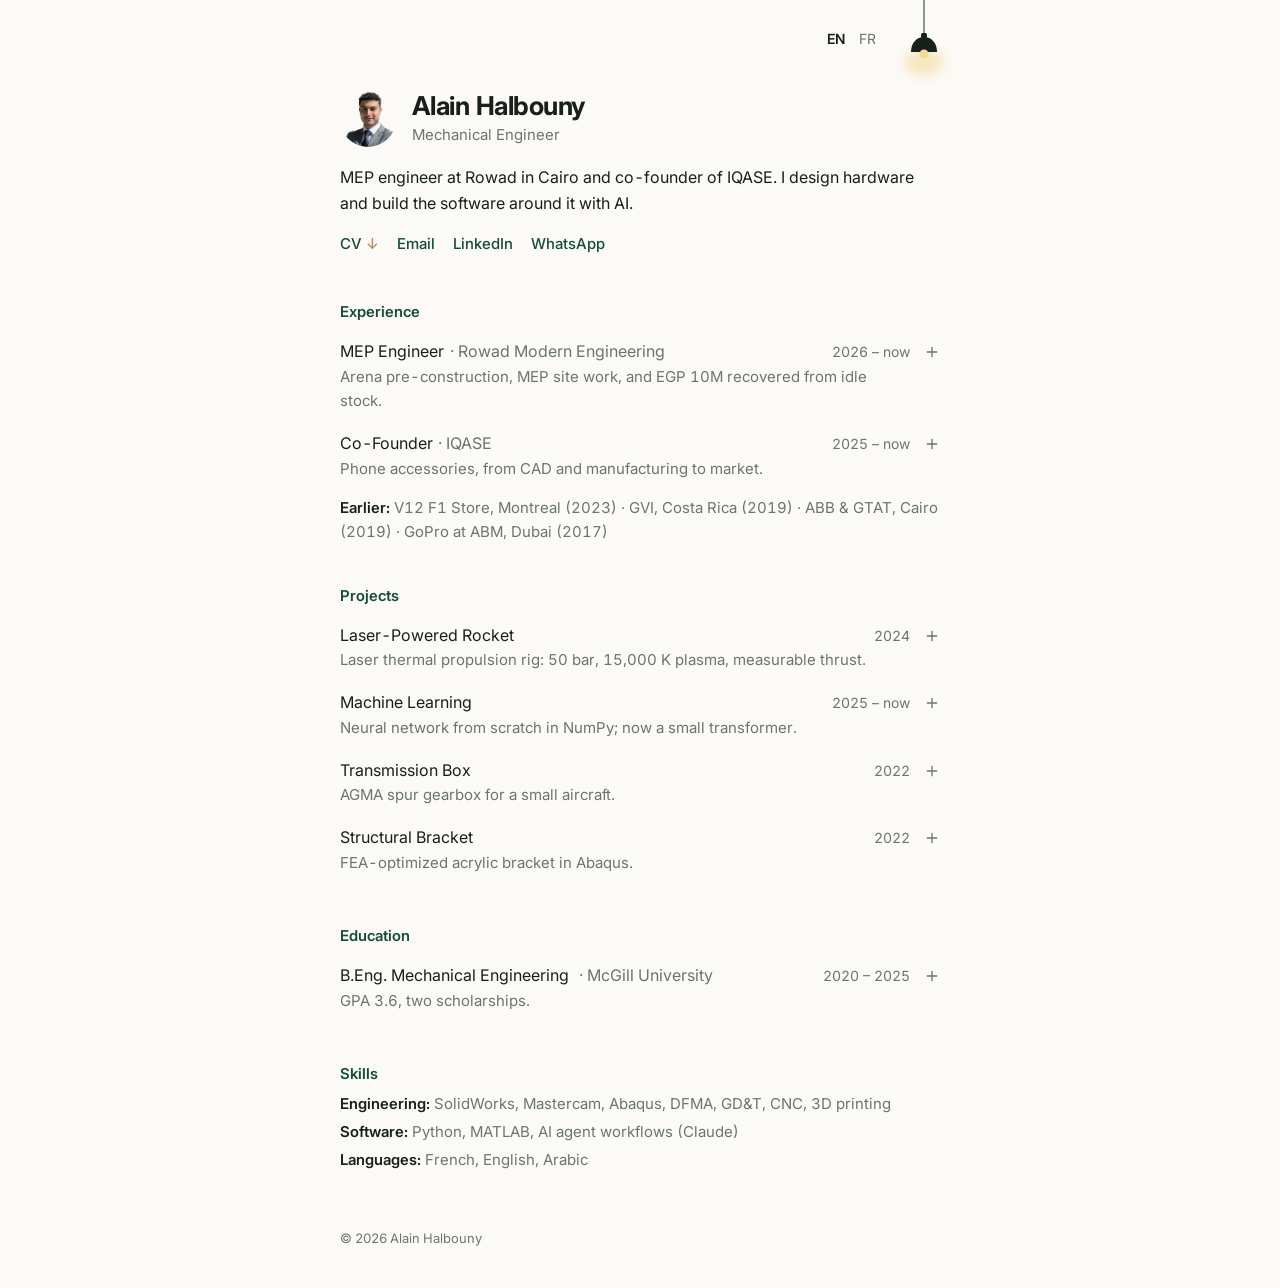
==== index.html @ 98970a5c "Bring the site to life: lamp theme switch, fluid hover, open-in-place rows - Pull-cord lamp switches" ====
<!DOCTYPE html>
<html lang="en">
<head>
  <meta charset="utf-8">
  <meta name="viewport" content="width=device-width, initial-scale=1">
  <title>Alain Halbouny · Mechanical Engineer</title>
  <meta name="description" content="Alain Halbouny: mechanical engineer (McGill), MEP engineer at Rowad Modern Engineering and co-founder of IQASE.">
  <link rel="alternate" hreflang="en" href="https://a-hal.github.io/">
  <link rel="alternate" hreflang="fr" href="https://a-hal.github.io/fr/">
  <meta property="og:title" content="Alain Halbouny · Mechanical Engineer">
  <meta property="og:description" content="Alain Halbouny: mechanical engineer (McGill), MEP engineer at Rowad Modern Engineering and co-founder of IQASE.">
  <meta property="og:image" content="https://a-hal.github.io/linkedin.png">
  <script>document.documentElement.classList.add("js");try{var t=localStorage.getItem("theme");if(t)document.documentElement.setAttribute("data-theme",t)}catch(e){}</script>
  <link rel="preconnect" href="https://fonts.googleapis.com">
  <link rel="preconnect" href="https://fonts.gstatic.com" crossorigin>
  <link href="https://fonts.googleapis.com/css2?family=Inter:opsz,wght@14..32,400..700&display=swap" rel="stylesheet">
  <link rel="stylesheet" href="assets/style.css">
</head>
<body>
<div class="wrap">

  <nav class="top">
    <span class="lang">
      <a href="./" hreflang="en" aria-current="page"><span class="wt"><span class="ghost" aria-hidden="true">EN</span><span class="live">EN</span></span></a>
      <a href="fr/" hreflang="fr"><span class="wt"><span class="ghost" aria-hidden="true">FR</span><span class="live">FR</span></span></a>
    </span>
    <button class="lamp" id="lamp" type="button" aria-label="Pull the cord to switch light and dark">
      <svg width="44" height="96" viewBox="0 0 44 96" aria-hidden="true">
        <line class="cord" x1="22" y1="0" x2="22" y2="34"/>
        <g class="hang">
          <ellipse class="glow" cx="22" cy="62" rx="20" ry="14" filter="url(#lamp-blur)"/>
          <rect class="shade" x="19" y="33" width="6" height="5" rx="1.5"/>
          <path class="shade" d="M9 52 C9 43 14.5 37 22 37 C29.5 37 35 43 35 52 Z"/>
          <circle class="bulb" cx="22" cy="54" r="4.5"/>
        </g>
        <defs><filter id="lamp-blur" x="-60%" y="-60%" width="220%" height="220%"><feGaussianBlur stdDeviation="6"/></filter></defs>
      </svg>
    </button>
  </nav>

  <main class="reveal">
    <header class="intro">
      <div class="who">
        <img src="linkedin.png" alt="Alain Halbouny" width="56" height="56">
        <div>
          <h1>Alain Halbouny</h1>
          <p class="role">Mechanical Engineer</p>
        </div>
      </div>
      <p class="lede">MEP engineer at Rowad in Cairo and co-founder of IQASE. I design hardware and build the software around it with AI.</p>
      <div class="links">
        <a class="cv" href="cv/Alain_Halbouny_CV.pdf" download>CV</a>
        <a href="mailto:alainhalbouny@gmail.com">Email</a>
        <a href="https://www.linkedin.com/in/alain-halbouny" target="_blank" rel="noopener">LinkedIn</a>
        <a href="https://wa.me/15144431307" target="_blank" rel="noopener">WhatsApp</a>
      </div>
    </header>

    <section>
      <h2>Experience</h2>
      <ul class="list">
        <li>
          <button class="item-head" type="button" aria-expanded="false" aria-controls="p1">
            <span class="t"><span class="wt"><span class="ghost" aria-hidden="true">MEP Engineer</span><span class="live">MEP Engineer</span></span> <span class="org">· Rowad Modern Engineering</span></span><time>2026 – now</time><svg class="plus" viewBox="0 0 24 24" fill="none" stroke="currentColor" stroke-width="2" stroke-linecap="round" aria-hidden="true"><path d="M12 5v14M5 12h14"/></svg>
            <span class="sum">Arena pre-construction, MEP site work, and EGP 10M recovered from idle stock.</span>
          </button>
          <div class="panel" id="p1"><div><div class="panel-in">
            <ul><li>Pre-construction of a large indoor multipurpose arena: MEP planning, design coordination, procurement and submittal review.</li><li>Site work across HVAC, fire-fighting, plumbing and electrical: inspections, QC, commissioning and handover.</li><li>Aging material recovery: 1,400 SKUs idle in the main warehouse. EGP 10M recovered from the first 20%, twice book value, through scrap sales, site use and supplier returns.</li><li>Built the multi-user web app that runs it with Claude: inventory, QC, decisions, audit trail and dashboards. 1,600+ commits in 6 weeks with an AI agent workflow; live ERP data and a company-wide rollout next.</li><li>Member of the Supply Chain Committee.</li></ul><div class="stage" role="img" aria-label="The material recovery app: each idle item gets a decision, to site, scrap or return, and the recovered total reaches EGP 10M.">
            <div class="win">
              <div class="win-bar"><i></i><i></i><i></i><span>Aging stock</span></div>
              <div class="win-body">
                <div class="win-rows"><div class="r"><div class="bar" style="width:62%"></div><div class="bar" style="width:70%"></div><span class="chip">To site</span></div><div class="r"><div class="bar" style="width:45%"></div><div class="bar" style="width:50%"></div><span class="chip scrap">Scrap</span></div><div class="r"><div class="bar" style="width:72%"></div><div class="bar" style="width:60%"></div><span class="chip">Return</span></div><div class="r"><div class="bar" style="width:54%"></div><div class="bar" style="width:80%"></div><span class="chip">To site</span></div><div class="r"><div class="bar" style="width:48%"></div><div class="bar" style="width:55%"></div><span></span></div></div>
                <div class="win-total">
                  <span class="lbl">Recovered</span>
                  <span class="num"><span class="cur">EGP</span><span class="digits"><span class="dg"><span data-to="1"><b>0</b><b>1</b><b>2</b><b>3</b><b>4</b><b>5</b><b>6</b><b>7</b><b>8</b><b>9</b></span></span><span class="dg"><span data-to="10"><b>0</b><b>1</b><b>2</b><b>3</b><b>4</b><b>5</b><b>6</b><b>7</b><b>8</b><b>9</b><b>0</b></span></span><span>M</span></span></span>
                  <span class="sub">First 20% of 1,400 SKUs, 2× book value</span>
                </div>
              </div>
            </div>
          </div>
          </div></div></div>
        </li>
        <li>
          <button class="item-head" type="button" aria-expanded="false" aria-controls="p2">
            <span class="t"><span class="wt"><span class="ghost" aria-hidden="true">Co-Founder</span><span class="live">Co-Founder</span></span> <span class="org">· IQASE</span></span><time>2025 – now</time><svg class="plus" viewBox="0 0 24 24" fill="none" stroke="currentColor" stroke-width="2" stroke-linecap="round" aria-hidden="true"><path d="M12 5v14M5 12h14"/></svg>
            <span class="sum">Phone accessories, from CAD and manufacturing to market.</span>
          </button>
          <div class="panel" id="p2"><div><div class="panel-in">
            <ul><li>Designed the products and production-ready CAD; prototyping a new line.</li><li>Managing manufacturing with suppliers in China; the mold for the first run is being cut.</li><li>Built the financial model (unit cost, pricing, margins) and run the budget and P&amp;L.</li><li>Leading go-to-market across MENA: branding, digital marketing, distribution.</li></ul>
          </div></div></div>
        </li>
      </ul>
      <p class="note"><b>Earlier:</b> V12 F1 Store, Montreal (2023) · GVI, Costa Rica (2019) · ABB &amp; GTAT, Cairo (2019) · GoPro at ABM, Dubai (2017)</p>
    </section>

    <section>
      <h2>Projects</h2>
      <ul class="list">
        <li>
          <button class="item-head" type="button" aria-expanded="false" aria-controls="p3">
            <span class="t"><span class="wt"><span class="ghost" aria-hidden="true">Laser-Powered Rocket</span><span class="live">Laser-Powered Rocket</span></span></span><time>2024</time><svg class="plus" viewBox="0 0 24 24" fill="none" stroke="currentColor" stroke-width="2" stroke-linecap="round" aria-hidden="true"><path d="M12 5v14M5 12h14"/></svg>
            <span class="sum">Laser thermal propulsion rig: 50 bar, 15,000 K plasma, measurable thrust.</span>
          </button>
          <div class="panel" id="p3"><div><div class="panel-in">
            <ul><li>Aluminum ionization chamber rated for 50 bar, run on a 350&nbsp;W continuous laser for up to 30&nbsp;s.</li><li>First-principles heat transfer study for the plasma core: heat sinks and regenerative cooling.</li><li>DFMA CAD and GD&amp;T drawings in SolidWorks; led prototyping and machining.</li><li>Delivered in 6 months on budget; passed structural tests and produced thrust.</li></ul>
          </div></div></div>
        </li>
        <li>
          <button class="item-head" type="button" aria-expanded="false" aria-controls="p4">
            <span class="t"><span class="wt"><span class="ghost" aria-hidden="true">Machine Learning</span><span class="live">Machine Learning</span></span></span><time>2025 – now</time><svg class="plus" viewBox="0 0 24 24" fill="none" stroke="currentColor" stroke-width="2" stroke-linecap="round" aria-hidden="true"><path d="M12 5v14M5 12h14"/></svg>
            <span class="sum">Neural network from scratch in NumPy; now a small transformer.</span>
          </button>
          <div class="panel" id="p4"><div><div class="panel-in">
            <ul><li>Multi-layer perceptron written from scratch in NumPy, trained on MNIST handwritten digits.</li><li>Now building a small transformer language model to learn attention from the ground up.</li></ul>
          </div></div></div>
        </li>
        <li>
          <button class="item-head" type="button" aria-expanded="false" aria-controls="p5">
            <span class="t"><span class="wt"><span class="ghost" aria-hidden="true">Transmission Box</span><span class="live">Transmission Box</span></span></span><time>2022</time><svg class="plus" viewBox="0 0 24 24" fill="none" stroke="currentColor" stroke-width="2" stroke-linecap="round" aria-hidden="true"><path d="M12 5v14M5 12h14"/></svg>
            <span class="sum">AGMA spur gearbox for a small aircraft.</span>
          </button>
          <div class="panel" id="p5"><div><div class="panel-in">
            <ul><li>Double-reduction spur gear transmission to the AGMA standard.</li><li>Force, stress and fatigue analysis; shafts, bearings and keys sized over their life.</li><li>Iterated the design with Python scripts and custom spreadsheets.</li></ul>
          </div></div></div>
        </li>
        <li>
          <button class="item-head" type="button" aria-expanded="false" aria-controls="p6">
            <span class="t"><span class="wt"><span class="ghost" aria-hidden="true">Structural Bracket</span><span class="live">Structural Bracket</span></span></span><time>2022</time><svg class="plus" viewBox="0 0 24 24" fill="none" stroke="currentColor" stroke-width="2" stroke-linecap="round" aria-hidden="true"><path d="M12 5v14M5 12h14"/></svg>
            <span class="sum">FEA-optimized acrylic bracket in Abaqus.</span>
          </button>
          <div class="panel" id="p6"><div><div class="panel-in">
            <ul><li>Lightweight 2D acrylic bracket for maximum strength at a target stiffness.</li><li>FEA in Abaqus calibrated with material test data; DXF files for laser cutting.</li></ul>
          </div></div></div>
        </li>
      </ul>
    </section>

    <section>
      <h2>Education</h2>
      <ul class="list">
        <li>
          <button class="item-head" type="button" aria-expanded="false" aria-controls="p7">
            <span class="t"><span class="wt"><span class="ghost" aria-hidden="true">B.Eng. Mechanical Engineering</span><span class="live">B.Eng. Mechanical Engineering</span></span> <span class="org">· McGill University</span></span><time>2020 – 2025</time><svg class="plus" viewBox="0 0 24 24" fill="none" stroke="currentColor" stroke-width="2" stroke-linecap="round" aria-hidden="true"><path d="M12 5v14M5 12h14"/></svg>
            <span class="sum">GPA 3.6, two scholarships.</span>
          </button>
          <div class="panel" id="p7"><div><div class="panel-in">
            <ul><li>Professor Bill Williams Memorial and John Howard Ambrose Scholarships, 2020–2021.</li><li>Coursework: thermodynamics, mechanical design, fluid mechanics, DFMA, GD&amp;T, heat transfer, subsonic aerodynamics.</li></ul>
          </div></div></div>
        </li>
      </ul>
    </section>

    <section>
      <h2>Skills</h2>
      <p class="plain"><b>Engineering:</b> SolidWorks, Mastercam, Abaqus, DFMA, GD&amp;T, CNC, 3D printing</p>
      <p class="plain"><b>Software:</b> Python, MATLAB, AI agent workflows (Claude)</p>
      <p class="plain"><b>Languages:</b> French, English, Arabic</p>
    </section>
  </main>

  <footer>© 2026 Alain Halbouny</footer>

</div>
<script src="assets/main.js"></script>
</body>
</html>
---- assets/style.css ----
/* Alain Halbouny, personal site.
   Motion follows Fluid Functionalism's tiers: fast 80ms (hover, focus),
   moderate 160ms (indicators), slow 250ms (panels, page reveal); exits run
   one tier quicker. Springs are written as linear(). */

/* ---------- Tokens ---------- */
:root {
  --accent: #b08d57;               /* muted gold, the same in both themes */
  --bg: #fbfaf7;                   /* off-white */
  --surface: #ffffff;              /* white */
  --ink: #18201c;
  --muted: #6b7570;
  --line: #e6e5df;
  --hover: rgb(20 77 59 / 0.06);
  --primary: #144d3b;              /* dark alpine green */
  --shadow: 0 1px 2px rgb(24 32 28 / 0.06), 0 12px 32px -8px rgb(24 32 28 / 0.14);
  --bulb: #f3dc9a;
  --scrap-ink: #8a6a37;

  --spring-fast: 80ms linear(0, 0.5729, 0.8966, 0.9789, 0.996, 1, 1);
  --spring-moderate: 160ms linear(0, 0.3878, 0.7777, 0.9458, 0.9946, 1.0029, 1.0021, 1);
  --spring-slow: 250ms linear(0, 0.3878, 0.7777, 0.9458, 0.9946, 1.0029, 1.0021, 1);
  --exit-fast: 60ms ease-in;
  --exit-moderate: 120ms ease-in;
  --arrive: cubic-bezier(0.25, 0.8, 0.25, 1);

  --w-normal: "wght" 400, "opsz" 16;
  --w-semi: "wght" 600, "opsz" 22;
  color-scheme: light;
}
@media (prefers-color-scheme: dark) {
  :root:not([data-theme="light"]) {
    --bg: #0e1421; --surface: #162033; --ink: #e8ecf3; --muted: #8f9bb0; --line: #24304a;
    --hover: rgb(41 151 255 / 0.10); --primary: #2997ff; --bulb: #3a4254; --scrap-ink: #d9b77e;
    --shadow: 0 1px 2px rgb(0 0 0 / 0.4), 0 12px 32px -8px rgb(0 0 0 / 0.5);
    color-scheme: dark;
  }
}
:root[data-theme="dark"] {
  --bg: #0e1421; --surface: #162033; --ink: #e8ecf3; --muted: #8f9bb0; --line: #24304a;
  --hover: rgb(41 151 255 / 0.10); --primary: #2997ff; --bulb: #3a4254; --scrap-ink: #d9b77e;
  --shadow: 0 1px 2px rgb(0 0 0 / 0.4), 0 12px 32px -8px rgb(0 0 0 / 0.5);
  color-scheme: dark;
}

/* ---------- Base ---------- */
*, *::before, *::after { box-sizing: border-box; }
html { -webkit-text-size-adjust: 100%; }
body {
  margin: 0;
  background: var(--bg);
  color: var(--ink);
  font: 16px/1.6 "Inter", system-ui, -apple-system, "Segoe UI", sans-serif;
  font-variation-settings: var(--w-normal);
  font-feature-settings: "tnum" 1;
  transition: background-color 200ms ease, color 200ms ease;
}
b, strong, h1, h2 { font-weight: inherit; font-variation-settings: var(--w-semi); }
a { color: var(--primary); text-decoration: none; }
a:hover { text-decoration: underline; text-decoration-color: var(--accent); text-underline-offset: 3px; }
:focus-visible { outline: 2px solid var(--primary); outline-offset: 2px; border-radius: 6px; }
::selection { background: var(--primary); color: #fff; }

.wrap { max-width: 640px; margin: 0 auto; padding: 0 20px; position: relative; }

/* ---------- Top: language + lamp ---------- */
.top { display: flex; justify-content: flex-end; align-items: center; padding: 22px 58px 0 0; font-size: 14px; min-height: 56px; }
.lang { display: inline-flex; gap: 2px; }
.lang a { color: var(--muted); padding: 2px 6px; border-radius: 6px; transition: color var(--spring-fast); }
.lang a:hover { color: var(--ink); text-decoration: none; }
.lang a[aria-current] { color: var(--ink); }

/* Weight without reflow: a hidden copy at the heaviest weight holds the width. */
.wt { display: inline-grid; }
.wt > * { grid-area: 1 / 1; }
.wt > .ghost { visibility: hidden; font-variation-settings: var(--w-semi); }
.wt > .live { transition: font-variation-settings var(--spring-fast); }
[aria-current] .wt > .live, [aria-expanded="true"] .wt > .live { font-variation-settings: var(--w-semi); }

/* The lamp hangs from the top edge. Pull the cord, or click it, to switch the light. */
.lamp {
  position: absolute; top: 0; right: 14px; width: 44px; height: 96px;
  background: none; border: 0; padding: 0; cursor: grab; touch-action: none;
  -webkit-tap-highlight-color: transparent; border-radius: 0 0 12px 12px;
}
.lamp:active { cursor: grabbing; }
.lamp svg { display: block; overflow: visible; transform-origin: 22px 0; }
.lamp .cord { stroke: var(--muted); stroke-width: 1.5; stroke-linecap: round; }
.lamp .shade { fill: var(--ink); transition: fill 200ms ease; }
.lamp .bulb { fill: var(--bulb); transition: fill 200ms ease; }
.lamp .glow { fill: var(--bulb); opacity: .6; transition: opacity 250ms ease; }
:root[data-theme="dark"] .lamp .glow { opacity: 0; }
@media (prefers-color-scheme: dark) { :root:not([data-theme="light"]) .lamp .glow { opacity: 0; } }

/* ---------- Intro ---------- */
.intro { padding: 34px 0 4px; }
.who { display: flex; align-items: center; gap: 16px; margin-bottom: 18px; }
.who img { width: 56px; height: 56px; border-radius: 50%; object-fit: cover; object-position: center 15%; }
h1 { font-size: 26px; line-height: 1.2; letter-spacing: -0.02em; margin: 0; font-variation-settings: "wght" 700, "opsz" 32; }
.role { margin: 2px 0 0; color: var(--muted); font-size: 15px; }
.lede { margin: 0 0 16px; }
.links { display: flex; flex-wrap: wrap; gap: 6px 18px; font-size: 15px; font-variation-settings: "wght" 500, "opsz" 18; }
.links .cv::after { content: " ↓"; color: var(--accent); }

/* ---------- Sections ---------- */
section { padding-top: 40px; }
h2 { margin: 0 0 6px; font-size: 15px; color: var(--primary); }
.note { margin: 6px 0 0; color: var(--muted); font-size: 15px; }
.note b { color: var(--ink); }
.plain { margin: 0; color: var(--muted); font-size: 15px; }
.plain + .plain { margin-top: 4px; }
.plain b { color: var(--ink); }

/* A list of click-through rows sharing one gliding hover highlight. */
.list { list-style: none; margin: 0 -12px; padding: 0; position: relative; }
.list > li { position: static; }
.item-head { position: relative; z-index: 1; }
.hl {
  position: absolute; left: 0; top: 0; z-index: 0; border-radius: 10px; background: var(--hover);
  opacity: 0; pointer-events: none;
  transition: transform var(--spring-fast), width var(--spring-fast), height var(--spring-fast), opacity var(--exit-fast);
}
.hl.on { opacity: 1; transition: transform var(--spring-fast), width var(--spring-fast), height var(--spring-fast), opacity var(--spring-fast); }
.hl.snap { transition: opacity var(--spring-fast); }

.item-head {
  display: grid; grid-template-columns: 1fr auto 16px; align-items: baseline; gap: 0 14px;
  width: 100%; padding: 9px 12px; margin: 0; border: 0; background: none; color: inherit;
  font: inherit; text-align: left; cursor: pointer; border-radius: 10px;
}
.item-head .org { color: var(--muted); }
.item-head time { color: var(--muted); font-size: 14px; white-space: nowrap; }
.item-head .sum { grid-column: 1 / 3; color: var(--muted); font-size: 15px; }
.plus { width: 16px; height: 16px; align-self: start; margin-top: 5px; grid-row: 1; grid-column: 3; color: var(--muted);
  transition: transform var(--spring-moderate), color var(--spring-fast); }
.item-head:hover .plus { color: var(--ink); }
[aria-expanded="true"] .plus { transform: rotate(45deg); color: var(--ink); }

.panel { display: grid; grid-template-rows: 1fr; }
.js .panel { grid-template-rows: 0fr; transition: grid-template-rows var(--exit-moderate); }
.panel > div { overflow: hidden; min-height: 0; }
.js .open > .panel { grid-template-rows: 1fr; transition: grid-template-rows var(--spring-slow); }
.panel-in { padding: 4px 12px 16px; }
.js .panel-in { opacity: 0; transform: translateY(-4px); transition: opacity var(--exit-fast), transform var(--exit-fast); }
.js .open .panel-in { opacity: 1; transform: none; transition: opacity var(--spring-slow) 40ms, transform var(--spring-slow) 40ms; }
.panel ul { margin: 0; padding: 0 0 0 18px; list-style: disc; display: grid; gap: 4px; font-size: 15px; }
.panel li::marker { color: var(--accent); }

@media (max-width: 520px) {
  .item-head { grid-template-columns: 1fr 16px; }
  .item-head time { grid-row: 2; grid-column: 1; }
  .item-head .sum { grid-row: 3; grid-column: 1 / -1; }
}

footer { padding: 56px 0 40px; color: var(--muted); font-size: 13px; }

/* ---------- Page reveal (after Fluid Functionalism's reveal-landing) ---------- */
@keyframes reveal-in { from { opacity: 0; transform: translateY(12px) scale(0.94); } }
@keyframes reveal-out { to { opacity: 0; transform: translateY(-12px) scale(0.94); } }
.reveal > .intro > * { animation: reveal-in var(--spring-slow) both; }
.reveal > .intro > :nth-child(2) { animation-delay: .1s; }
.reveal > .intro > :nth-child(n + 3) { animation-delay: .2s; }
.reveal > section { animation: reveal-in var(--spring-slow) .3s both; }
@supports (animation-timeline: view()) {
  .reveal > section {
    animation: reveal-in 1ms linear both, reveal-out 1ms linear both, reveal-in var(--spring-slow) backwards;
    animation-timeline: view(), view(), auto;
    animation-range: entry 12px entry 120px, exit calc(100% - 120px) exit calc(100% - 12px), normal;
    animation-delay: 0s, 0s, .4s;
  }
}

/* ---------- Illustration: the material recovery app (Stageshow rules) ---------- */
.stage {
  margin: 14px 0 2px; position: relative; height: 240px; overflow: hidden;
  -webkit-mask-image: linear-gradient(to bottom, #000 72%, transparent 98%);
          mask-image: linear-gradient(to bottom, #000 72%, transparent 98%);
}
.win {
  position: absolute; left: 1px; right: 1px; top: 1px; background: var(--surface); border-radius: 12px;
  box-shadow: var(--shadow), 0 0 0 1px var(--line); font-size: 13px; line-height: 1.3;
}
.win-bar { height: 38px; display: flex; align-items: center; gap: 7px; padding: 0 14px; border-bottom: 1px solid var(--line); }
.win-bar i { width: 10px; height: 10px; border-radius: 50%; background: var(--line); }
.win-bar span { margin-left: 10px; color: var(--muted); }
.win-body { display: grid; grid-template-columns: 1fr 176px; }
.win-rows { padding: 4px 0; border-right: 1px solid var(--line); }
.r { display: grid; grid-template-columns: 1fr 44px 74px; align-items: center; gap: 12px; height: 38px; padding: 0 12px 0 14px; }
.r + .r { border-top: 1px solid var(--line); }
.bar { height: 6px; border-radius: 3px; background: var(--line); }
.chip {
  justify-self: start; padding: 3px 9px; border-radius: 999px; font-size: 12px; line-height: 1.3;
  font-variation-settings: "wght" 520, "opsz" 14; background: var(--hover); color: var(--primary);
  transition: opacity 260ms var(--arrive), transform 260ms var(--arrive);
}
.chip.scrap { background: rgb(176 141 87 / 0.16); color: var(--scrap-ink); }
.win-total { padding: 16px; display: flex; flex-direction: column; gap: 2px; }
.win-total .lbl { color: var(--muted); }
.num { display: flex; align-items: baseline; font-size: 30px; line-height: 1.15; letter-spacing: -0.02em; font-variation-settings: "wght" 650, "opsz" 32; }
.num .cur { margin-right: 6px; font-size: 14px; color: var(--muted); font-variation-settings: var(--w-semi); letter-spacing: 0; }
.digits { display: inline-flex; }
.dg { display: block; height: 1.15em; overflow: hidden; }
.dg > span { display: flex; flex-direction: column; will-change: transform; }
.dg > span > b { display: block; height: 1.15em; font-variation-settings: inherit; }
.win-total .sub { color: var(--muted); font-size: 12px; margin-top: 4px; }

.js .stage:not(.played) .chip { opacity: 0; transform: scale(0.9); }
.stage .r:nth-child(2) .chip { transition-delay: 120ms; }
.stage .r:nth-child(3) .chip { transition-delay: 240ms; }
.stage .r:nth-child(4) .chip { transition-delay: 360ms; }
.stage .r:nth-child(5) .chip { transition-delay: 480ms; }

@media (max-width: 520px) {
  .stage { height: 338px; -webkit-mask-image: linear-gradient(to bottom, #000 84%, transparent 99%); mask-image: linear-gradient(to bottom, #000 84%, transparent 99%); }
  .win-body { grid-template-columns: 1fr; }
  .win-total { order: -1; border-bottom: 1px solid var(--line); }
  .win-rows { border-right: 0; }
  .r { grid-template-columns: 1fr 32px auto; }
  .win-total { flex-direction: row; flex-wrap: wrap; align-items: baseline; gap: 0 12px; padding: 12px 14px; }
  .win-total .sub { flex-basis: 100%; margin-top: 0; }
}

@media (prefers-reduced-motion: reduce) {
  .reveal > *, .reveal > * > * { animation: none !important; }
  .hl, .plus, .panel, .panel-in, .chip { transition-property: opacity, color, background-color !important; }
}
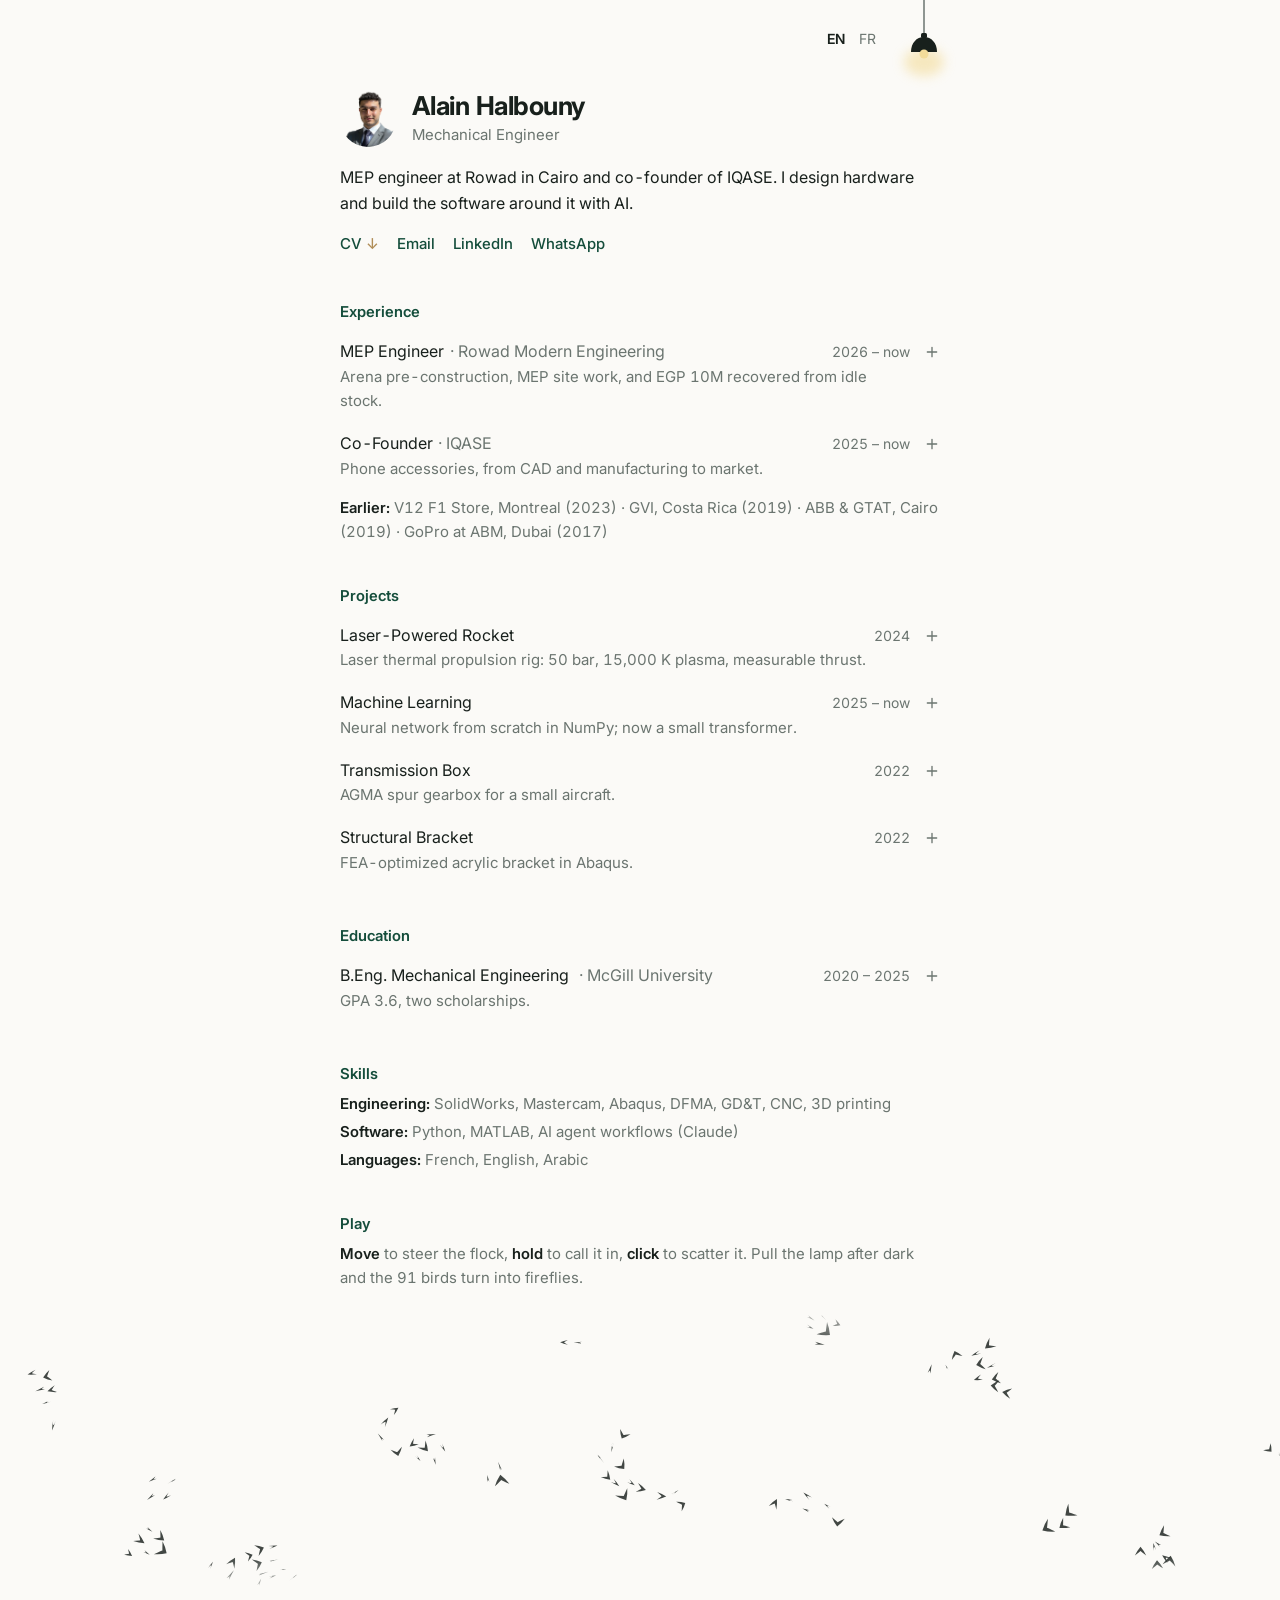
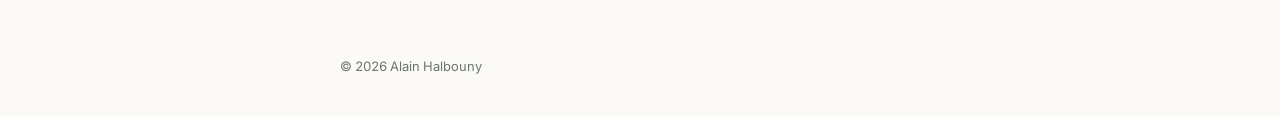
==== commit d717dc41: "Add a flock to play with: birds by day, fireflies after the lamp - A boids flock at the foot of the " ====
--- a/index.html
+++ b/index.html
@@ -26,12 +26,14 @@
     </span>
     <button class="lamp" id="lamp" type="button" aria-label="Pull the cord to switch light and dark">
       <svg width="44" height="96" viewBox="0 0 44 96" aria-hidden="true">
+        <g class="swing">
         <line class="cord" x1="22" y1="0" x2="22" y2="34"/>
         <g class="hang">
           <ellipse class="glow" cx="22" cy="62" rx="20" ry="14" filter="url(#lamp-blur)"/>
           <rect class="shade" x="19" y="33" width="6" height="5" rx="1.5"/>
           <path class="shade" d="M9 52 C9 43 14.5 37 22 37 C29.5 37 35 43 35 52 Z"/>
           <circle class="bulb" cx="22" cy="54" r="4.5"/>
+        </g>
         </g>
         <defs><filter id="lamp-blur" x="-60%" y="-60%" width="220%" height="220%"><feGaussianBlur stdDeviation="6"/></filter></defs>
       </svg>
@@ -156,11 +158,18 @@
       <p class="plain"><b>Software:</b> Python, MATLAB, AI agent workflows (Claude)</p>
       <p class="plain"><b>Languages:</b> French, English, Arabic</p>
     </section>
+
+    <section class="play">
+      <h2>Play</h2>
+      <p class="hint"><b>Move</b> to steer the flock, <b>hold</b> to call it in, <b>click</b> to scatter it. Pull the lamp after dark and the <span id="flock-count">90</span> birds turn into fireflies.</p>
+      <canvas id="flock" aria-label="Play: flock"></canvas>
+    </section>
   </main>
 
   <footer>© 2026 Alain Halbouny</footer>
 
 </div>
 <script src="assets/main.js"></script>
+<script src="assets/flock.js"></script>
 </body>
 </html>
--- a/assets/style.css
+++ b/assets/style.css
@@ -23,6 +23,8 @@
   --exit-fast: 60ms ease-in;
   --exit-moderate: 120ms ease-in;
   --arrive: cubic-bezier(0.25, 0.8, 0.25, 1);
+  --glide: cubic-bezier(0.22, 1, 0.36, 1);      /* soft arrival, no overshoot */
+  --settle: cubic-bezier(0.4, 0, 0.2, 1);
 
   --w-normal: "wght" 400, "opsz" 16;
   --w-semi: "wght" 600, "opsz" 22;
@@ -137,12 +139,14 @@
 [aria-expanded="true"] .plus { transform: rotate(45deg); color: var(--ink); }
 
 .panel { display: grid; grid-template-rows: 1fr; }
-.js .panel { grid-template-rows: 0fr; transition: grid-template-rows var(--exit-moderate); }
+/* Height grows on a curve with no overshoot, so the rows below glide down
+   instead of bouncing; closing is a little quicker than opening. */
+.js .panel { grid-template-rows: 0fr; transition: grid-template-rows 220ms var(--settle); }
 .panel > div { overflow: hidden; min-height: 0; }
-.js .open > .panel { grid-template-rows: 1fr; transition: grid-template-rows var(--spring-slow); }
+.js .open > .panel { grid-template-rows: 1fr; transition: grid-template-rows 340ms var(--glide); }
 .panel-in { padding: 4px 12px 16px; }
-.js .panel-in { opacity: 0; transform: translateY(-4px); transition: opacity var(--exit-fast), transform var(--exit-fast); }
-.js .open .panel-in { opacity: 1; transform: none; transition: opacity var(--spring-slow) 40ms, transform var(--spring-slow) 40ms; }
+.js .panel-in { opacity: 0; transition: opacity 120ms ease-out; }
+.js .open .panel-in { opacity: 1; transition: opacity 300ms var(--glide) 60ms; }
 .panel ul { margin: 0; padding: 0 0 0 18px; list-style: disc; display: grid; gap: 4px; font-size: 15px; }
 .panel li::marker { color: var(--accent); }
 
@@ -155,20 +159,15 @@
 footer { padding: 56px 0 40px; color: var(--muted); font-size: 13px; }
 
 /* ---------- Page reveal (after Fluid Functionalism's reveal-landing) ---------- */
-@keyframes reveal-in { from { opacity: 0; transform: translateY(12px) scale(0.94); } }
-@keyframes reveal-out { to { opacity: 0; transform: translateY(-12px) scale(0.94); } }
-.reveal > .intro > * { animation: reveal-in var(--spring-slow) both; }
-.reveal > .intro > :nth-child(2) { animation-delay: .1s; }
-.reveal > .intro > :nth-child(n + 3) { animation-delay: .2s; }
-.reveal > section { animation: reveal-in var(--spring-slow) .3s both; }
-@supports (animation-timeline: view()) {
-  .reveal > section {
-    animation: reveal-in 1ms linear both, reveal-out 1ms linear both, reveal-in var(--spring-slow) backwards;
-    animation-timeline: view(), view(), auto;
-    animation-range: entry 12px entry 120px, exit calc(100% - 120px) exit calc(100% - 12px), normal;
-    animation-delay: 0s, 0s, .4s;
-  }
-}
+/* One calm rise, once: no scale, no overshoot, nothing tied to the scroll
+   position, nothing on the way out. Sections arrive as they first come into
+   view (main.js adds .in); without JavaScript everything is simply there. */
+@keyframes reveal-in { from { opacity: 0; transform: translateY(8px); } }
+.reveal > .intro > * { animation: reveal-in 560ms var(--glide) both; }
+.reveal > .intro > :nth-child(2) { animation-delay: 70ms; }
+.reveal > .intro > :nth-child(n + 3) { animation-delay: 140ms; }
+.js .reveal > section { opacity: 0; transform: translateY(10px); }
+.js .reveal > section.in { opacity: 1; transform: none; transition: opacity 600ms var(--glide), transform 600ms var(--glide); }
 
 /* ---------- Illustration: the material recovery app (Stageshow rules) ---------- */
 .stage {
@@ -222,5 +221,19 @@
 
 @media (prefers-reduced-motion: reduce) {
   .reveal > *, .reveal > * > * { animation: none !important; }
+  .js .reveal > section { transform: none !important; }
   .hl, .plus, .panel, .panel-in, .chip { transition-property: opacity, color, background-color !important; }
 }
+
+/* ---------- Play: the flock ---------- */
+html, body { overflow-x: clip; }
+.play .hint { margin: 0; color: var(--muted); font-size: 15px; }
+.play .hint b { color: var(--ink); }
+/* full bleed, no frame: the flock flies over the page itself, faded at its edges */
+#flock {
+  display: block; width: 100vw; height: 300px; margin: 10px 0 0 calc(50% - 50vw);
+  touch-action: pan-y; cursor: crosshair;
+  -webkit-mask-image: linear-gradient(to bottom, transparent, #000 14%, #000 86%, transparent);
+          mask-image: linear-gradient(to bottom, transparent, #000 14%, #000 86%, transparent);
+}
+@media (max-width: 520px) { #flock { height: 260px; } }
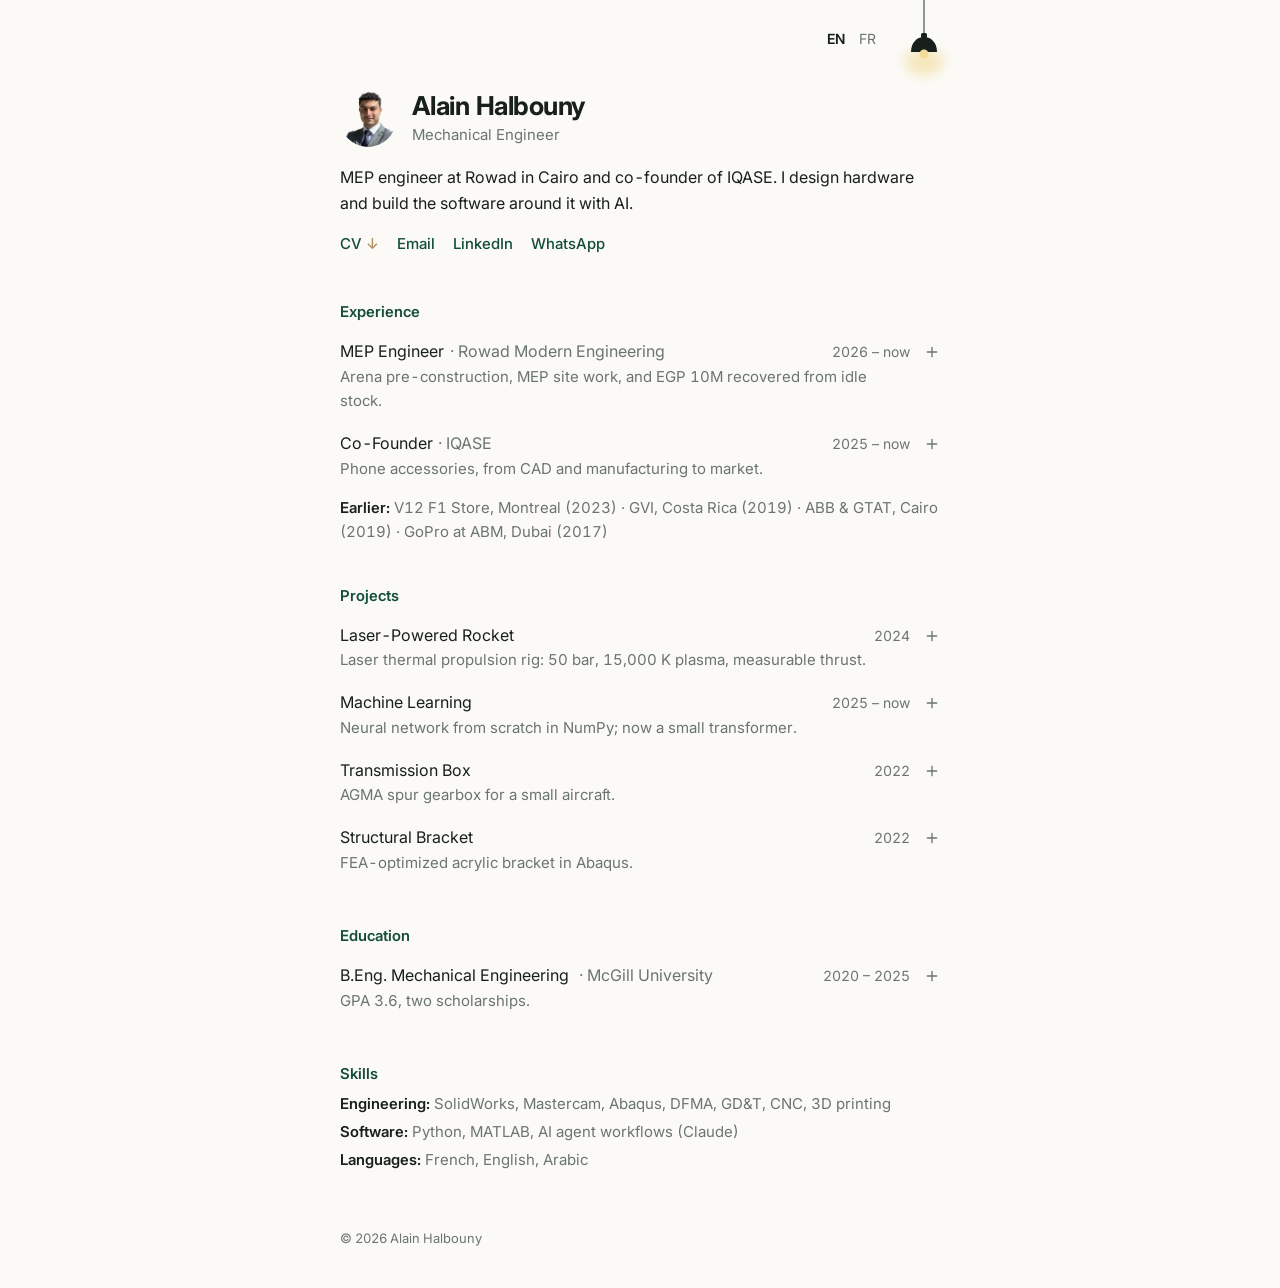
==== commit 07fa00bc: "Revert "Merge pull request #4 from a-hal/play-flock" This reverts commit eb0ed2b5551359c20c06ccca542" ====
--- a/index.html
+++ b/index.html
@@ -158,18 +158,11 @@
       <p class="plain"><b>Software:</b> Python, MATLAB, AI agent workflows (Claude)</p>
       <p class="plain"><b>Languages:</b> French, English, Arabic</p>
     </section>
-
-    <section class="play">
-      <h2>Play</h2>
-      <p class="hint"><b>Move</b> to steer the flock, <b>hold</b> to call it in, <b>click</b> to scatter it. Pull the lamp after dark and the <span id="flock-count">90</span> birds turn into fireflies.</p>
-      <canvas id="flock" aria-label="Play: flock"></canvas>
-    </section>
   </main>
 
   <footer>© 2026 Alain Halbouny</footer>
 
 </div>
 <script src="assets/main.js"></script>
-<script src="assets/flock.js"></script>
 </body>
 </html>
--- a/assets/style.css
+++ b/assets/style.css
@@ -224,16 +224,3 @@
   .js .reveal > section { transform: none !important; }
   .hl, .plus, .panel, .panel-in, .chip { transition-property: opacity, color, background-color !important; }
 }
-
-/* ---------- Play: the flock ---------- */
-html, body { overflow-x: clip; }
-.play .hint { margin: 0; color: var(--muted); font-size: 15px; }
-.play .hint b { color: var(--ink); }
-/* full bleed, no frame: the flock flies over the page itself, faded at its edges */
-#flock {
-  display: block; width: 100vw; height: 300px; margin: 10px 0 0 calc(50% - 50vw);
-  touch-action: pan-y; cursor: crosshair;
-  -webkit-mask-image: linear-gradient(to bottom, transparent, #000 14%, #000 86%, transparent);
-          mask-image: linear-gradient(to bottom, transparent, #000 14%, #000 86%, transparent);
-}
-@media (max-width: 520px) { #flock { height: 260px; } }
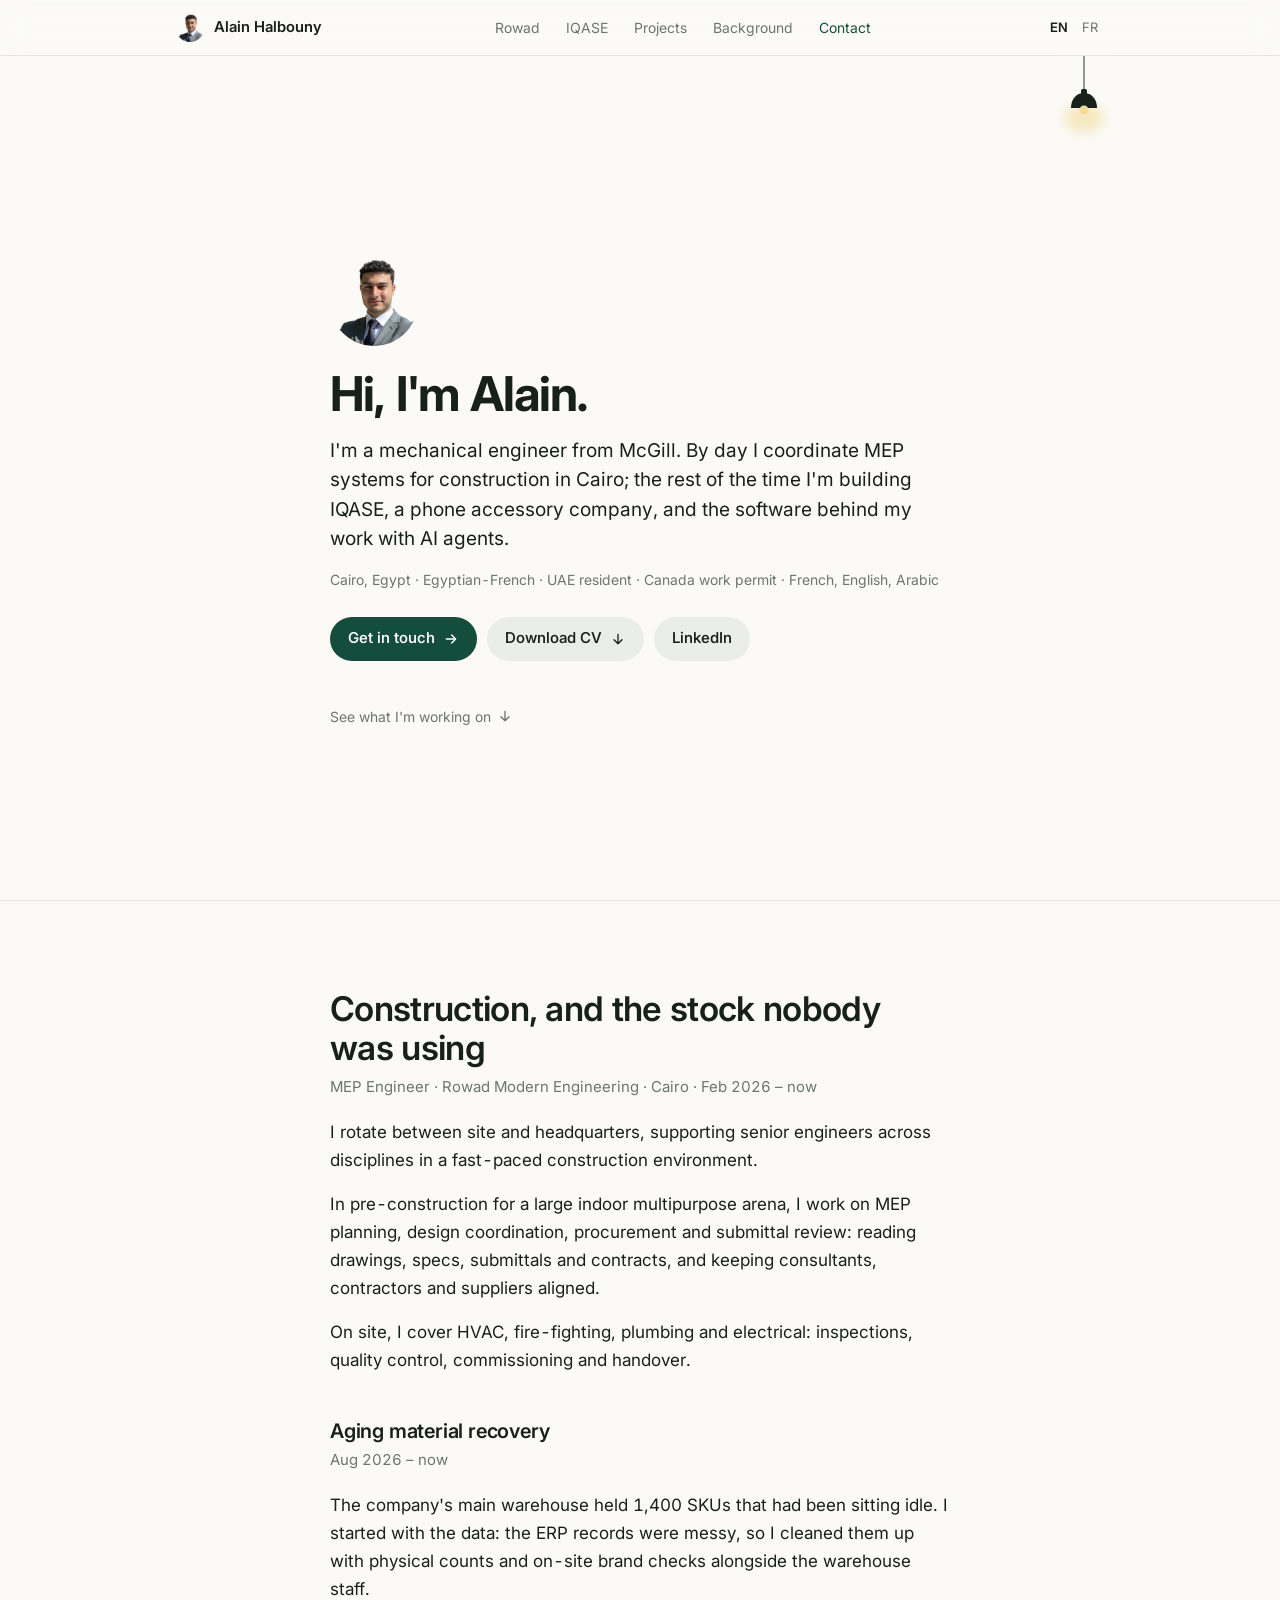
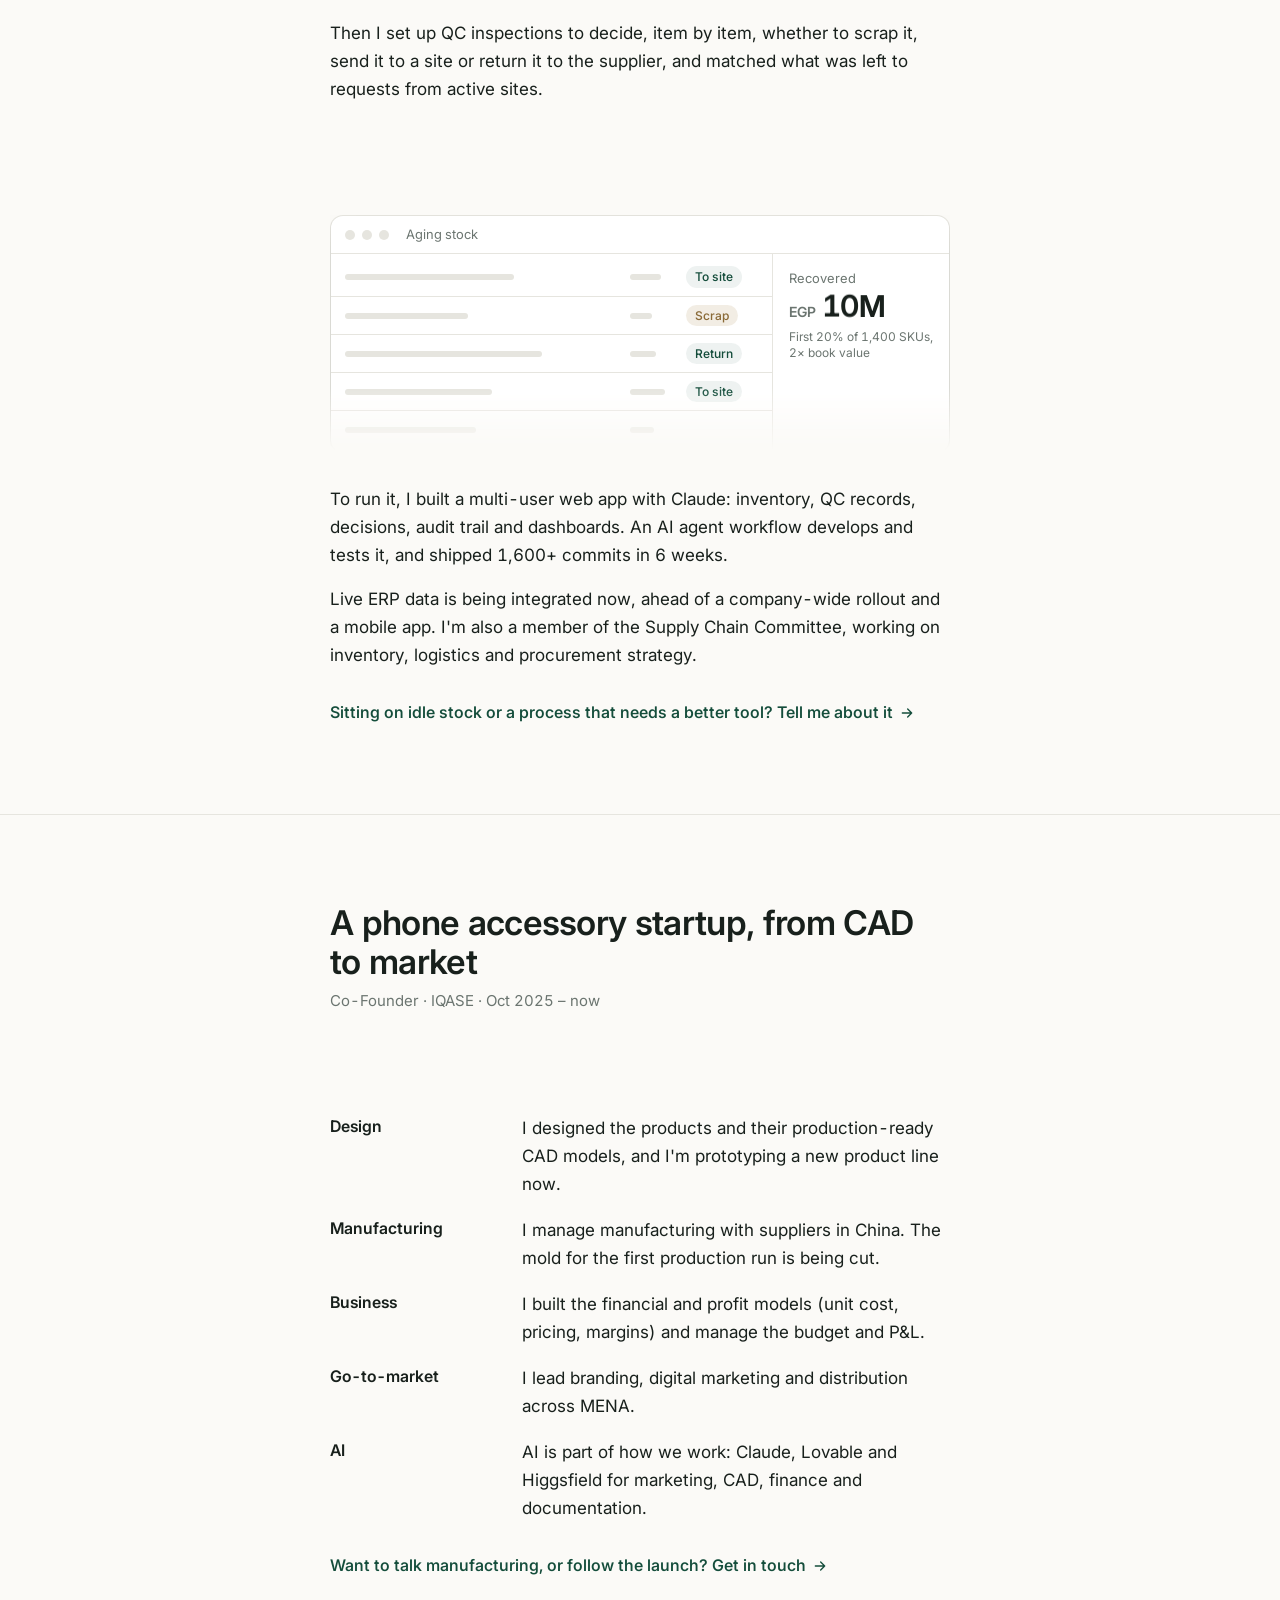
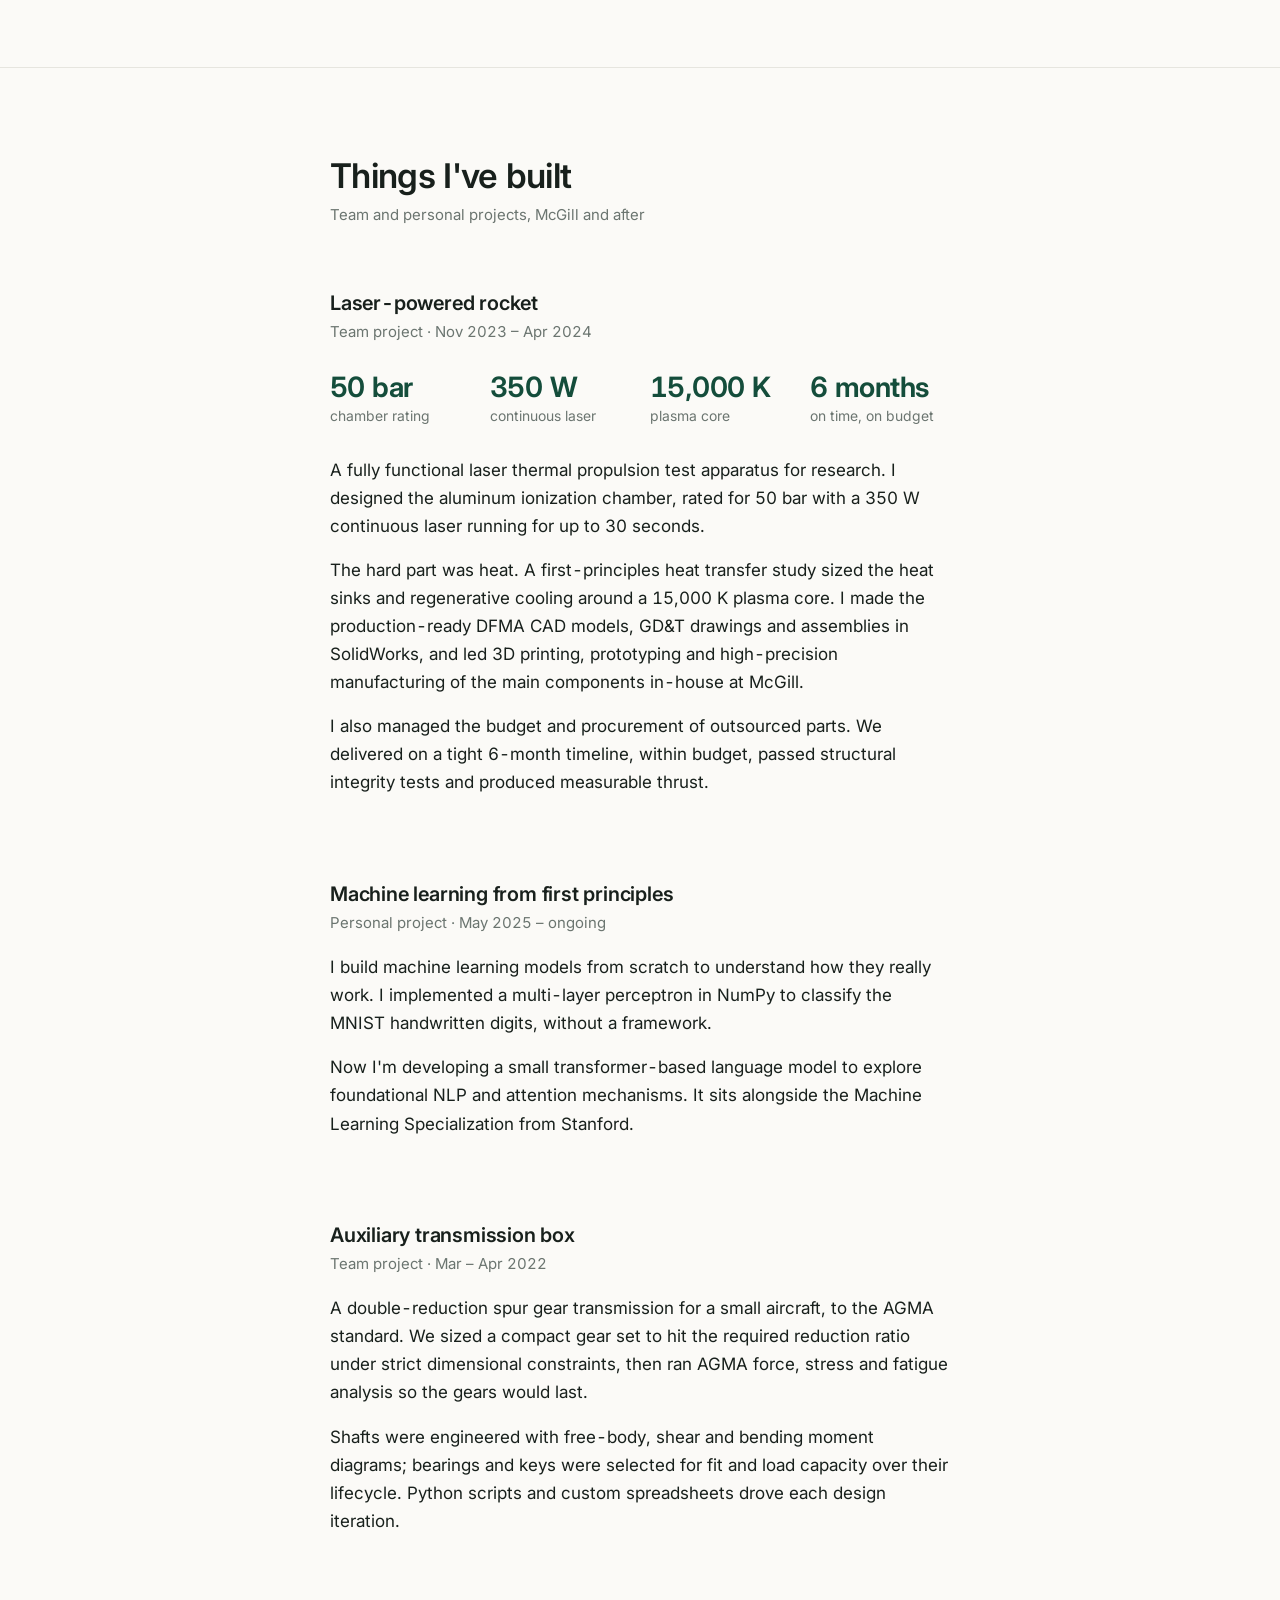
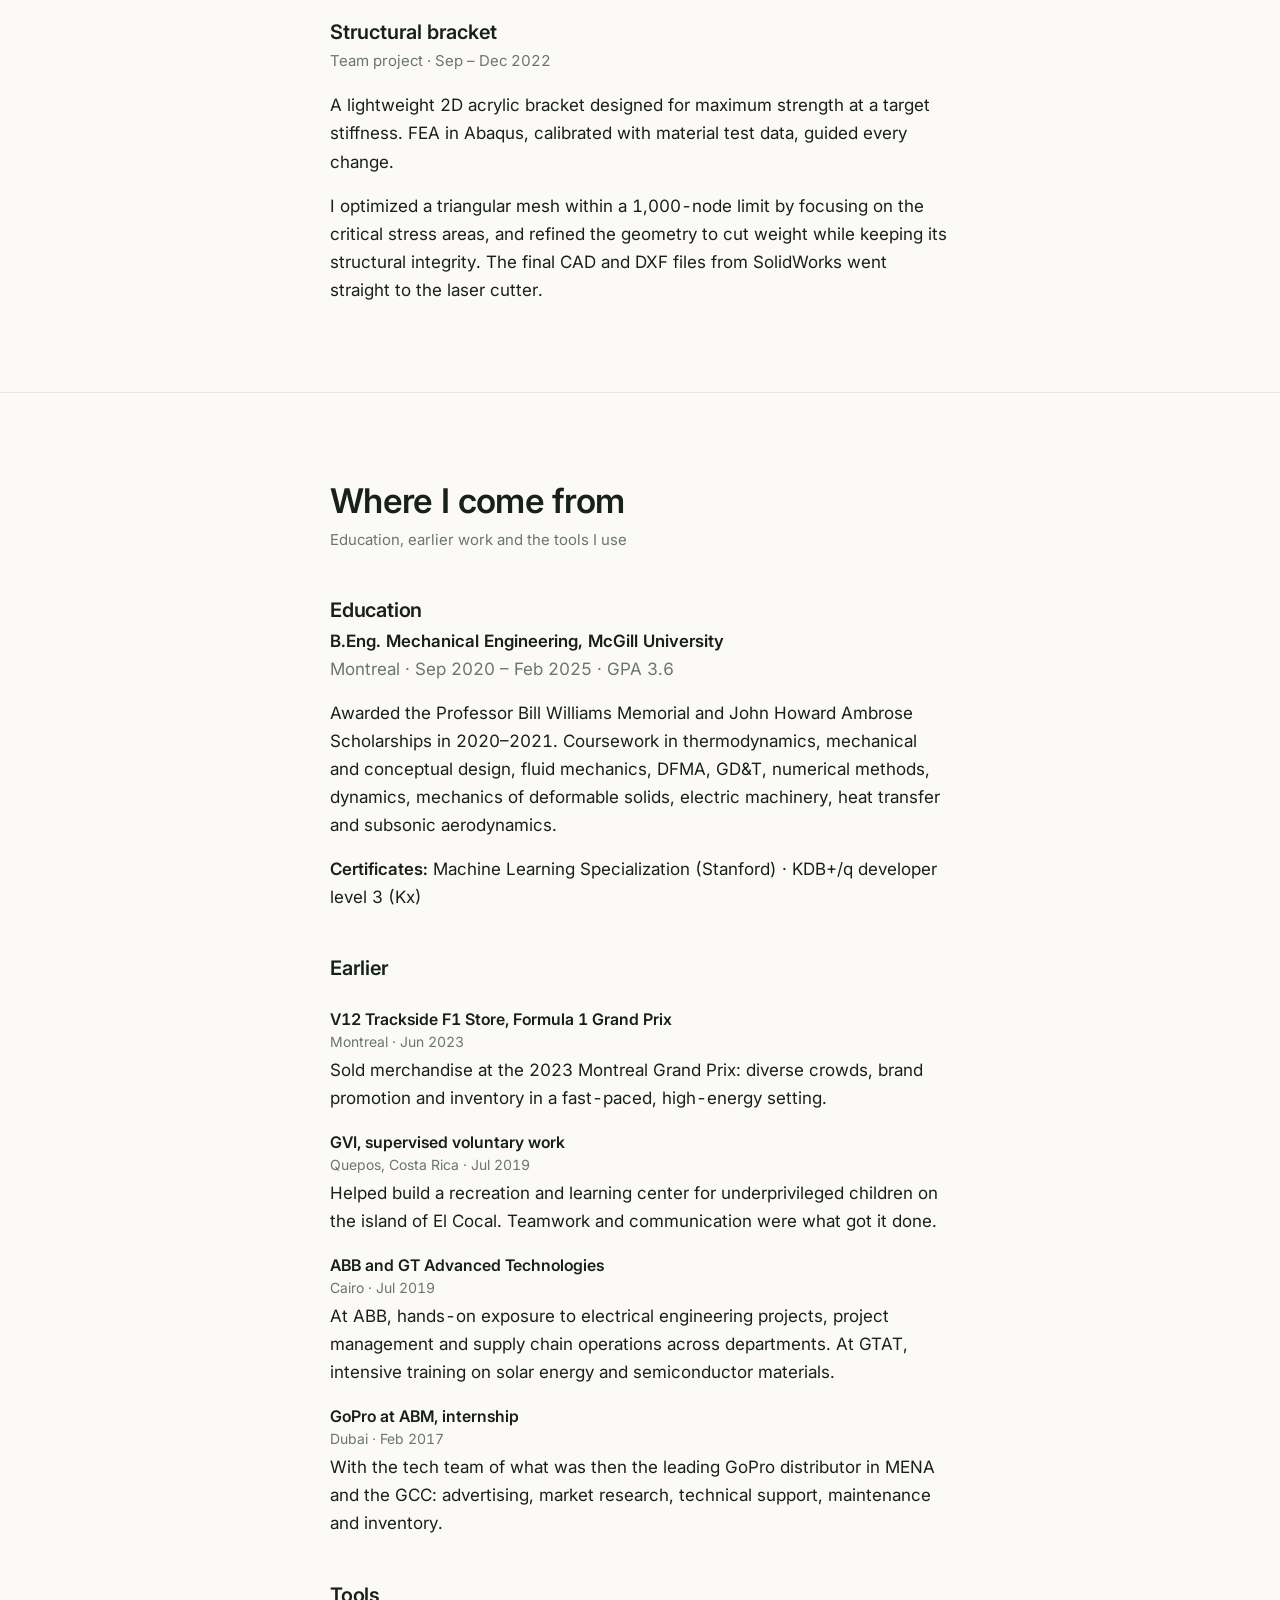
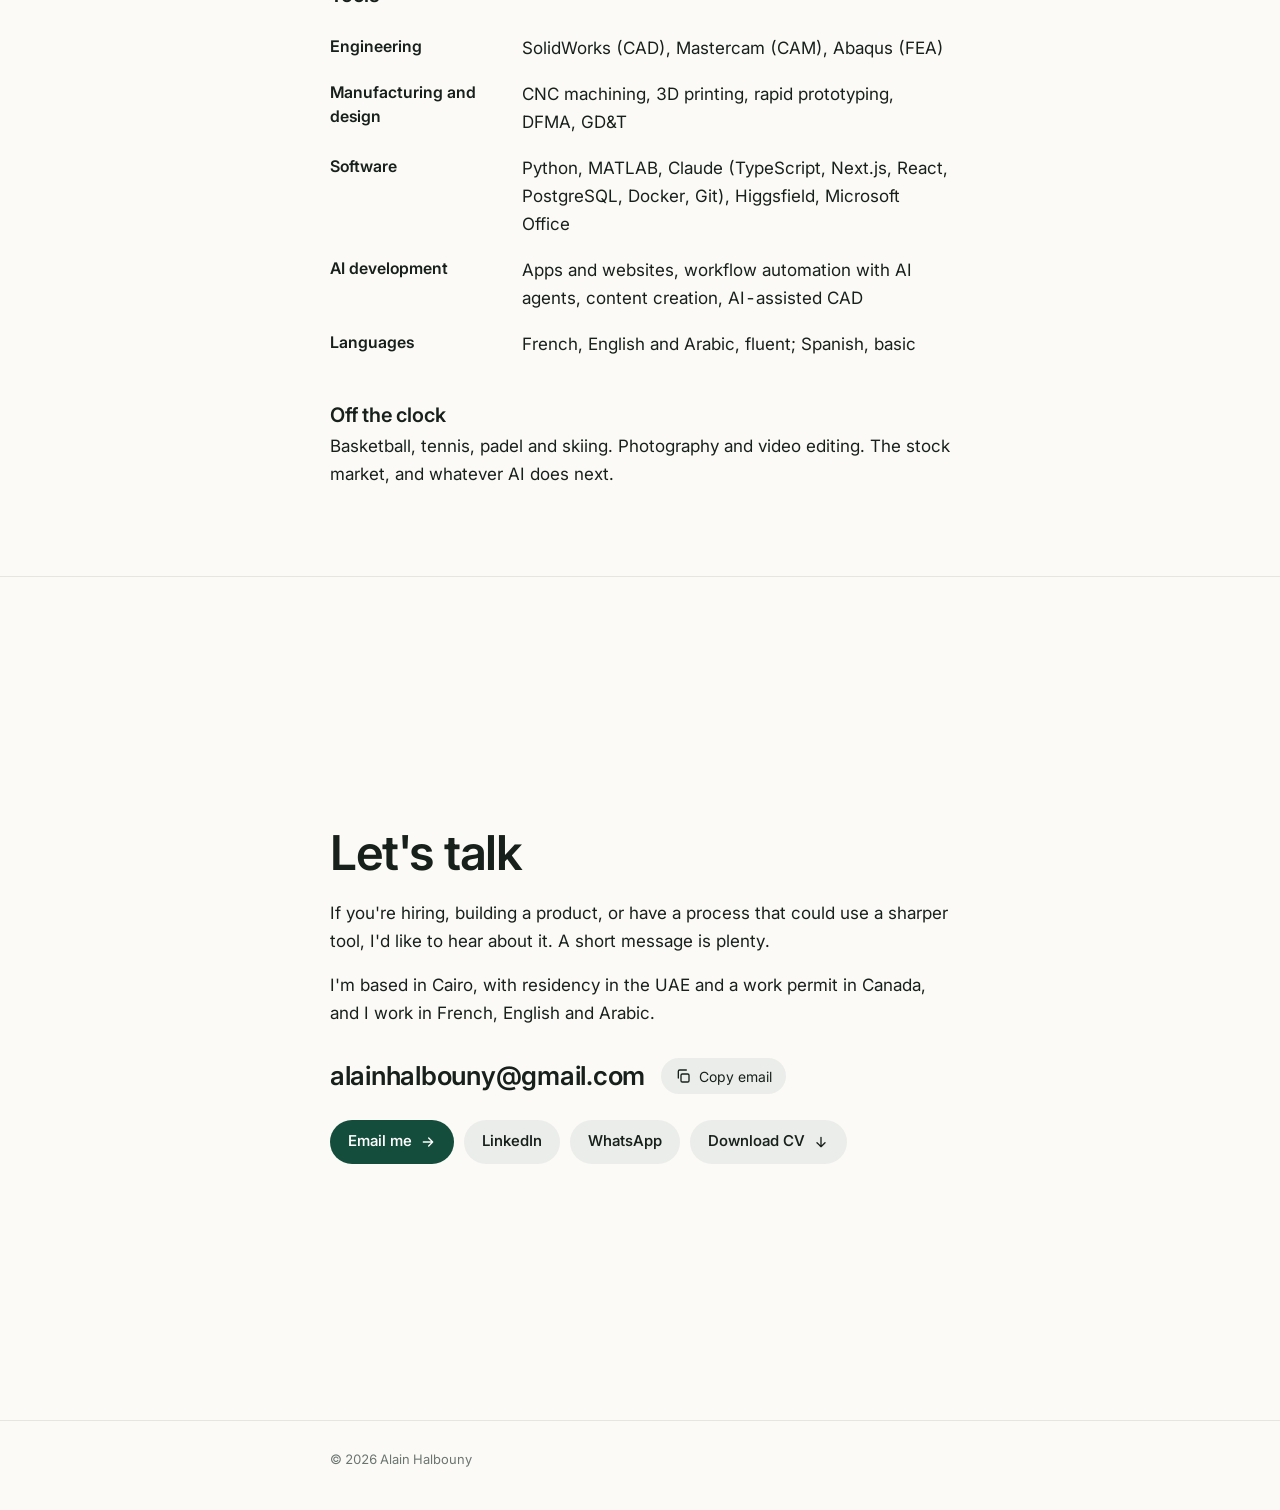
==== commit 56ae5658: "Turn the site into a scrolling story with a section bar and a clear invitation to reach out - Full-s" ====
--- a/index.html
+++ b/index.html
@@ -2,13 +2,13 @@
 <html lang="en">
 <head>
   <meta charset="utf-8">
-  <meta name="viewport" content="width=device-width, initial-scale=1">
+  <meta name="viewport" content="width=device-width, initial-scale=1, viewport-fit=cover">
   <title>Alain Halbouny · Mechanical Engineer</title>
-  <meta name="description" content="Alain Halbouny: mechanical engineer (McGill), MEP engineer at Rowad Modern Engineering and co-founder of IQASE.">
+  <meta name="description" content="Alain Halbouny: mechanical engineer (McGill), MEP engineer at Rowad Modern Engineering and co-founder of IQASE. Get in touch.">
   <link rel="alternate" hreflang="en" href="https://a-hal.github.io/">
   <link rel="alternate" hreflang="fr" href="https://a-hal.github.io/fr/">
   <meta property="og:title" content="Alain Halbouny · Mechanical Engineer">
-  <meta property="og:description" content="Alain Halbouny: mechanical engineer (McGill), MEP engineer at Rowad Modern Engineering and co-founder of IQASE.">
+  <meta property="og:description" content="Alain Halbouny: mechanical engineer (McGill), MEP engineer at Rowad Modern Engineering and co-founder of IQASE. Get in touch.">
   <meta property="og:image" content="https://a-hal.github.io/linkedin.png">
   <script>document.documentElement.classList.add("js");try{var t=localStorage.getItem("theme");if(t)document.documentElement.setAttribute("data-theme",t)}catch(e){}</script>
   <link rel="preconnect" href="https://fonts.googleapis.com">
@@ -17,152 +17,193 @@
   <link rel="stylesheet" href="assets/style.css">
 </head>
 <body>
-<div class="wrap">
-
-  <nav class="top">
+
+<header class="topbar" id="top">
+  <div class="topbar-in">
+    <a class="me" href="#hero" aria-label="Alain Halbouny"><img src="linkedin.png" alt="" width="28" height="28"><span>Alain Halbouny</span></a>
+    <nav class="sections" aria-label="Sections">
+      <div class="track">
+        <span class="pill" aria-hidden="true"></span>
+          <a href="#rowad" data-spy="rowad">Rowad</a>
+          <a href="#iqase" data-spy="iqase">IQASE</a>
+          <a href="#projects" data-spy="projects">Projects</a>
+          <a href="#background" data-spy="background">Background</a>
+          <a href="#contact" data-spy="contact">Contact</a>
+      </div>
+    </nav>
     <span class="lang">
-      <a href="./" hreflang="en" aria-current="page"><span class="wt"><span class="ghost" aria-hidden="true">EN</span><span class="live">EN</span></span></a>
-      <a href="fr/" hreflang="fr"><span class="wt"><span class="ghost" aria-hidden="true">FR</span><span class="live">FR</span></span></a>
+      <a href="./" hreflang="en" aria-current="page">EN</a>
+      <a href="fr/" hreflang="fr">FR</a>
     </span>
-    <button class="lamp" id="lamp" type="button" aria-label="Pull the cord to switch light and dark">
-      <svg width="44" height="96" viewBox="0 0 44 96" aria-hidden="true">
-        <g class="swing">
-        <line class="cord" x1="22" y1="0" x2="22" y2="34"/>
-        <g class="hang">
-          <ellipse class="glow" cx="22" cy="62" rx="20" ry="14" filter="url(#lamp-blur)"/>
-          <rect class="shade" x="19" y="33" width="6" height="5" rx="1.5"/>
-          <path class="shade" d="M9 52 C9 43 14.5 37 22 37 C29.5 37 35 43 35 52 Z"/>
-          <circle class="bulb" cx="22" cy="54" r="4.5"/>
-        </g>
-        </g>
-        <defs><filter id="lamp-blur" x="-60%" y="-60%" width="220%" height="220%"><feGaussianBlur stdDeviation="6"/></filter></defs>
-      </svg>
-    </button>
-  </nav>
-
-  <main class="reveal">
-    <header class="intro">
-      <div class="who">
-        <img src="linkedin.png" alt="Alain Halbouny" width="56" height="56">
-        <div>
-          <h1>Alain Halbouny</h1>
-          <p class="role">Mechanical Engineer</p>
-        </div>
-      </div>
-      <p class="lede">MEP engineer at Rowad in Cairo and co-founder of IQASE. I design hardware and build the software around it with AI.</p>
-      <div class="links">
-        <a class="cv" href="cv/Alain_Halbouny_CV.pdf" download>CV</a>
-        <a href="mailto:alainhalbouny@gmail.com">Email</a>
-        <a href="https://www.linkedin.com/in/alain-halbouny" target="_blank" rel="noopener">LinkedIn</a>
-        <a href="https://wa.me/15144431307" target="_blank" rel="noopener">WhatsApp</a>
-      </div>
-    </header>
-
-    <section>
-      <h2>Experience</h2>
-      <ul class="list">
-        <li>
-          <button class="item-head" type="button" aria-expanded="false" aria-controls="p1">
-            <span class="t"><span class="wt"><span class="ghost" aria-hidden="true">MEP Engineer</span><span class="live">MEP Engineer</span></span> <span class="org">· Rowad Modern Engineering</span></span><time>2026 – now</time><svg class="plus" viewBox="0 0 24 24" fill="none" stroke="currentColor" stroke-width="2" stroke-linecap="round" aria-hidden="true"><path d="M12 5v14M5 12h14"/></svg>
-            <span class="sum">Arena pre-construction, MEP site work, and EGP 10M recovered from idle stock.</span>
-          </button>
-          <div class="panel" id="p1"><div><div class="panel-in">
-            <ul><li>Pre-construction of a large indoor multipurpose arena: MEP planning, design coordination, procurement and submittal review.</li><li>Site work across HVAC, fire-fighting, plumbing and electrical: inspections, QC, commissioning and handover.</li><li>Aging material recovery: 1,400 SKUs idle in the main warehouse. EGP 10M recovered from the first 20%, twice book value, through scrap sales, site use and supplier returns.</li><li>Built the multi-user web app that runs it with Claude: inventory, QC, decisions, audit trail and dashboards. 1,600+ commits in 6 weeks with an AI agent workflow; live ERP data and a company-wide rollout next.</li><li>Member of the Supply Chain Committee.</li></ul><div class="stage" role="img" aria-label="The material recovery app: each idle item gets a decision, to site, scrap or return, and the recovered total reaches EGP 10M.">
-            <div class="win">
-              <div class="win-bar"><i></i><i></i><i></i><span>Aging stock</span></div>
-              <div class="win-body">
-                <div class="win-rows"><div class="r"><div class="bar" style="width:62%"></div><div class="bar" style="width:70%"></div><span class="chip">To site</span></div><div class="r"><div class="bar" style="width:45%"></div><div class="bar" style="width:50%"></div><span class="chip scrap">Scrap</span></div><div class="r"><div class="bar" style="width:72%"></div><div class="bar" style="width:60%"></div><span class="chip">Return</span></div><div class="r"><div class="bar" style="width:54%"></div><div class="bar" style="width:80%"></div><span class="chip">To site</span></div><div class="r"><div class="bar" style="width:48%"></div><div class="bar" style="width:55%"></div><span></span></div></div>
-                <div class="win-total">
-                  <span class="lbl">Recovered</span>
-                  <span class="num"><span class="cur">EGP</span><span class="digits"><span class="dg"><span data-to="1"><b>0</b><b>1</b><b>2</b><b>3</b><b>4</b><b>5</b><b>6</b><b>7</b><b>8</b><b>9</b></span></span><span class="dg"><span data-to="10"><b>0</b><b>1</b><b>2</b><b>3</b><b>4</b><b>5</b><b>6</b><b>7</b><b>8</b><b>9</b><b>0</b></span></span><span>M</span></span></span>
-                  <span class="sub">First 20% of 1,400 SKUs, 2× book value</span>
-                </div>
+  </div>
+  <div class="progress" aria-hidden="true"><span></span></div>
+</header>
+
+<main>
+  <section class="hero" id="hero">
+    <div class="wrap">
+      <button class="lamp" id="lamp" type="button" aria-label="Pull the cord to switch light and dark">
+        <svg width="44" height="96" viewBox="0 0 44 96" aria-hidden="true">
+          <g class="swing">
+          <line class="cord" x1="22" y1="0" x2="22" y2="34"/>
+          <g class="hang">
+            <ellipse class="glow" cx="22" cy="62" rx="20" ry="14" filter="url(#lamp-blur)"/>
+            <rect class="shade" x="19" y="33" width="6" height="5" rx="1.5"/>
+            <path class="shade" d="M9 52 C9 43 14.5 37 22 37 C29.5 37 35 43 35 52 Z"/>
+            <circle class="bulb" cx="22" cy="54" r="4.5"/>
+          </g>
+          </g>
+          <defs><filter id="lamp-blur" x="-60%" y="-60%" width="220%" height="220%"><feGaussianBlur stdDeviation="6"/></filter></defs>
+        </svg>
+      </button>
+      <img class="portrait" src="linkedin.png" alt="Alain Halbouny" width="88" height="88">
+      <h1>Hi, I'm Alain.</h1>
+      <p class="lede">I'm a mechanical engineer from McGill. By day I coordinate MEP systems for construction in Cairo; the rest of the time I'm building IQASE, a phone accessory company, and the software behind my work with AI agents.</p>
+      <p class="facts">Cairo, Egypt · Egyptian-French · UAE resident · Canada work permit · French, English, Arabic</p>
+      <div class="ctas">
+        <a class="btn primary" href="#contact">Get in touch <svg class="ic" viewBox="0 0 24 24" fill="none" stroke="currentColor" stroke-width="2" stroke-linecap="round" stroke-linejoin="round" aria-hidden="true"><path d="M5 12h14M13 6l6 6-6 6"/></svg></a>
+        <a class="btn" href="cv/Alain_Halbouny_CV.pdf" download>Download CV <svg class="ic" viewBox="0 0 24 24" fill="none" stroke="currentColor" stroke-width="2" stroke-linecap="round" stroke-linejoin="round" aria-hidden="true"><path d="M12 5v14M6 13l6 6 6-6"/></svg></a>
+        <a class="btn" href="https://www.linkedin.com/in/alain-halbouny" target="_blank" rel="noopener">LinkedIn</a>
+      </div>
+      <a class="scroll-cue" href="#rowad">See what I'm working on <svg class="ic" viewBox="0 0 24 24" fill="none" stroke="currentColor" stroke-width="2" stroke-linecap="round" stroke-linejoin="round" aria-hidden="true"><path d="M12 5v14M6 13l6 6 6-6"/></svg></a>
+    </div>
+  </section>
+
+  <section class="chapter" id="rowad">
+    <div class="wrap">
+      <h2>Construction, and the stock nobody was using</h2>
+      <p class="meta">MEP Engineer · Rowad Modern Engineering · Cairo · Feb 2026 – now</p>
+        <p>I rotate between site and headquarters, supporting senior engineers across disciplines in a fast-paced construction environment.</p>
+        <p>In pre-construction for a large indoor multipurpose arena, I work on MEP planning, design coordination, procurement and submittal review: reading drawings, specs, submittals and contracts, and keeping consultants, contractors and suppliers aligned.</p>
+        <p>On site, I cover HVAC, fire-fighting, plumbing and electrical: inspections, quality control, commissioning and handover.</p>
+      <h3>Aging material recovery</h3>
+      <p class="meta">Aug 2026 – now</p>
+        <p>The company's main warehouse held 1,400 SKUs that had been sitting idle. I started with the data: the ERP records were messy, so I cleaned them up with physical counts and on-site brand checks alongside the warehouse staff.</p>
+        <p>Then I set up QC inspections to decide, item by item, whether to scrap it, send it to a site or return it to the supplier, and matched what was left to requests from active sites.</p>
+      <div class="stats"><div><b>EGP 10M</b><span>recovered so far</span></div><div><b>2×</b><span>the book value</span></div><div><b>20%</b><span>of items handled</span></div><div><b>1,400</b><span>idle SKUs</span></div></div>
+      <div class="stage" role="img" aria-label="The material recovery app: each idle item gets a decision, to site, scrap or return, and the recovered total reaches EGP 10M.">
+          <div class="win">
+            <div class="win-bar"><i></i><i></i><i></i><span>Aging stock</span></div>
+            <div class="win-body">
+              <div class="win-rows"><div class="r"><div class="bar" style="width:62%"></div><div class="bar" style="width:70%"></div><span class="chip">To site</span></div><div class="r"><div class="bar" style="width:45%"></div><div class="bar" style="width:50%"></div><span class="chip scrap">Scrap</span></div><div class="r"><div class="bar" style="width:72%"></div><div class="bar" style="width:60%"></div><span class="chip">Return</span></div><div class="r"><div class="bar" style="width:54%"></div><div class="bar" style="width:80%"></div><span class="chip">To site</span></div><div class="r"><div class="bar" style="width:48%"></div><div class="bar" style="width:55%"></div><span></span></div></div>
+              <div class="win-total">
+                <span class="lbl">Recovered</span>
+                <span class="num"><span class="cur">EGP</span><span class="digits"><span class="dg"><span data-to="1"><b>0</b><b>1</b><b>2</b><b>3</b><b>4</b><b>5</b><b>6</b><b>7</b><b>8</b><b>9</b></span></span><span class="dg"><span data-to="10"><b>0</b><b>1</b><b>2</b><b>3</b><b>4</b><b>5</b><b>6</b><b>7</b><b>8</b><b>9</b><b>0</b></span></span><span>M</span></span></span>
+                <span class="sub">First 20% of 1,400 SKUs, 2× book value</span>
               </div>
             </div>
           </div>
-          </div></div></div>
-        </li>
-        <li>
-          <button class="item-head" type="button" aria-expanded="false" aria-controls="p2">
-            <span class="t"><span class="wt"><span class="ghost" aria-hidden="true">Co-Founder</span><span class="live">Co-Founder</span></span> <span class="org">· IQASE</span></span><time>2025 – now</time><svg class="plus" viewBox="0 0 24 24" fill="none" stroke="currentColor" stroke-width="2" stroke-linecap="round" aria-hidden="true"><path d="M12 5v14M5 12h14"/></svg>
-            <span class="sum">Phone accessories, from CAD and manufacturing to market.</span>
-          </button>
-          <div class="panel" id="p2"><div><div class="panel-in">
-            <ul><li>Designed the products and production-ready CAD; prototyping a new line.</li><li>Managing manufacturing with suppliers in China; the mold for the first run is being cut.</li><li>Built the financial model (unit cost, pricing, margins) and run the budget and P&amp;L.</li><li>Leading go-to-market across MENA: branding, digital marketing, distribution.</li></ul>
-          </div></div></div>
-        </li>
-      </ul>
-      <p class="note"><b>Earlier:</b> V12 F1 Store, Montreal (2023) · GVI, Costa Rica (2019) · ABB &amp; GTAT, Cairo (2019) · GoPro at ABM, Dubai (2017)</p>
-    </section>
-
-    <section>
-      <h2>Projects</h2>
-      <ul class="list">
-        <li>
-          <button class="item-head" type="button" aria-expanded="false" aria-controls="p3">
-            <span class="t"><span class="wt"><span class="ghost" aria-hidden="true">Laser-Powered Rocket</span><span class="live">Laser-Powered Rocket</span></span></span><time>2024</time><svg class="plus" viewBox="0 0 24 24" fill="none" stroke="currentColor" stroke-width="2" stroke-linecap="round" aria-hidden="true"><path d="M12 5v14M5 12h14"/></svg>
-            <span class="sum">Laser thermal propulsion rig: 50 bar, 15,000 K plasma, measurable thrust.</span>
-          </button>
-          <div class="panel" id="p3"><div><div class="panel-in">
-            <ul><li>Aluminum ionization chamber rated for 50 bar, run on a 350&nbsp;W continuous laser for up to 30&nbsp;s.</li><li>First-principles heat transfer study for the plasma core: heat sinks and regenerative cooling.</li><li>DFMA CAD and GD&amp;T drawings in SolidWorks; led prototyping and machining.</li><li>Delivered in 6 months on budget; passed structural tests and produced thrust.</li></ul>
-          </div></div></div>
-        </li>
-        <li>
-          <button class="item-head" type="button" aria-expanded="false" aria-controls="p4">
-            <span class="t"><span class="wt"><span class="ghost" aria-hidden="true">Machine Learning</span><span class="live">Machine Learning</span></span></span><time>2025 – now</time><svg class="plus" viewBox="0 0 24 24" fill="none" stroke="currentColor" stroke-width="2" stroke-linecap="round" aria-hidden="true"><path d="M12 5v14M5 12h14"/></svg>
-            <span class="sum">Neural network from scratch in NumPy; now a small transformer.</span>
-          </button>
-          <div class="panel" id="p4"><div><div class="panel-in">
-            <ul><li>Multi-layer perceptron written from scratch in NumPy, trained on MNIST handwritten digits.</li><li>Now building a small transformer language model to learn attention from the ground up.</li></ul>
-          </div></div></div>
-        </li>
-        <li>
-          <button class="item-head" type="button" aria-expanded="false" aria-controls="p5">
-            <span class="t"><span class="wt"><span class="ghost" aria-hidden="true">Transmission Box</span><span class="live">Transmission Box</span></span></span><time>2022</time><svg class="plus" viewBox="0 0 24 24" fill="none" stroke="currentColor" stroke-width="2" stroke-linecap="round" aria-hidden="true"><path d="M12 5v14M5 12h14"/></svg>
-            <span class="sum">AGMA spur gearbox for a small aircraft.</span>
-          </button>
-          <div class="panel" id="p5"><div><div class="panel-in">
-            <ul><li>Double-reduction spur gear transmission to the AGMA standard.</li><li>Force, stress and fatigue analysis; shafts, bearings and keys sized over their life.</li><li>Iterated the design with Python scripts and custom spreadsheets.</li></ul>
-          </div></div></div>
-        </li>
-        <li>
-          <button class="item-head" type="button" aria-expanded="false" aria-controls="p6">
-            <span class="t"><span class="wt"><span class="ghost" aria-hidden="true">Structural Bracket</span><span class="live">Structural Bracket</span></span></span><time>2022</time><svg class="plus" viewBox="0 0 24 24" fill="none" stroke="currentColor" stroke-width="2" stroke-linecap="round" aria-hidden="true"><path d="M12 5v14M5 12h14"/></svg>
-            <span class="sum">FEA-optimized acrylic bracket in Abaqus.</span>
-          </button>
-          <div class="panel" id="p6"><div><div class="panel-in">
-            <ul><li>Lightweight 2D acrylic bracket for maximum strength at a target stiffness.</li><li>FEA in Abaqus calibrated with material test data; DXF files for laser cutting.</li></ul>
-          </div></div></div>
-        </li>
-      </ul>
-    </section>
-
-    <section>
-      <h2>Education</h2>
-      <ul class="list">
-        <li>
-          <button class="item-head" type="button" aria-expanded="false" aria-controls="p7">
-            <span class="t"><span class="wt"><span class="ghost" aria-hidden="true">B.Eng. Mechanical Engineering</span><span class="live">B.Eng. Mechanical Engineering</span></span> <span class="org">· McGill University</span></span><time>2020 – 2025</time><svg class="plus" viewBox="0 0 24 24" fill="none" stroke="currentColor" stroke-width="2" stroke-linecap="round" aria-hidden="true"><path d="M12 5v14M5 12h14"/></svg>
-            <span class="sum">GPA 3.6, two scholarships.</span>
-          </button>
-          <div class="panel" id="p7"><div><div class="panel-in">
-            <ul><li>Professor Bill Williams Memorial and John Howard Ambrose Scholarships, 2020–2021.</li><li>Coursework: thermodynamics, mechanical design, fluid mechanics, DFMA, GD&amp;T, heat transfer, subsonic aerodynamics.</li></ul>
-          </div></div></div>
-        </li>
-      </ul>
-    </section>
-
-    <section>
-      <h2>Skills</h2>
-      <p class="plain"><b>Engineering:</b> SolidWorks, Mastercam, Abaqus, DFMA, GD&amp;T, CNC, 3D printing</p>
-      <p class="plain"><b>Software:</b> Python, MATLAB, AI agent workflows (Claude)</p>
-      <p class="plain"><b>Languages:</b> French, English, Arabic</p>
-    </section>
-  </main>
-
-  <footer>© 2026 Alain Halbouny</footer>
-
-</div>
+        </div>
+        <p>To run it, I built a multi-user web app with Claude: inventory, QC records, decisions, audit trail and dashboards. An AI agent workflow develops and tests it, and shipped 1,600+ commits in 6 weeks.</p>
+        <p>Live ERP data is being integrated now, ahead of a company-wide rollout and a mobile app. I'm also a member of the Supply Chain Committee, working on inventory, logistics and procurement strategy.</p>
+      <p class="nudge"><a href="#contact">Sitting on idle stock or a process that needs a better tool? Tell me about it <svg class="ic" viewBox="0 0 24 24" fill="none" stroke="currentColor" stroke-width="2" stroke-linecap="round" stroke-linejoin="round" aria-hidden="true"><path d="M5 12h14M13 6l6 6-6 6"/></svg></a></p>
+    </div>
+  </section>
+
+  <section class="chapter" id="iqase">
+    <div class="wrap">
+      <h2>A phone accessory startup, from CAD to market</h2>
+      <p class="meta">Co-Founder · IQASE · Oct 2025 – now</p>
+      <p>I co-founded IQASE to take products from concept to market, across engineering, manufacturing, sales, marketing and distribution.</p>
+      <dl class="rows">
+          <div class="row"><dt>Design</dt><dd>I designed the products and their production-ready CAD models, and I'm prototyping a new product line now.</dd></div>
+          <div class="row"><dt>Manufacturing</dt><dd>I manage manufacturing with suppliers in China. The mold for the first production run is being cut.</dd></div>
+          <div class="row"><dt>Business</dt><dd>I built the financial and profit models (unit cost, pricing, margins) and manage the budget and P&amp;L.</dd></div>
+          <div class="row"><dt>Go-to-market</dt><dd>I lead branding, digital marketing and distribution across MENA.</dd></div>
+          <div class="row"><dt>AI</dt><dd>AI is part of how we work: Claude, Lovable and Higgsfield for marketing, CAD, finance and documentation.</dd></div>
+      </dl>
+      <p class="nudge"><a href="#contact">Want to talk manufacturing, or follow the launch? Get in touch <svg class="ic" viewBox="0 0 24 24" fill="none" stroke="currentColor" stroke-width="2" stroke-linecap="round" stroke-linejoin="round" aria-hidden="true"><path d="M5 12h14M13 6l6 6-6 6"/></svg></a></p>
+    </div>
+  </section>
+
+  <section class="chapter" id="projects">
+    <div class="wrap">
+      <h2>Things I've built</h2>
+      <p class="meta">Team and personal projects, McGill and after</p>
+      <article class="proj">
+        <h3>Laser-powered rocket</h3>
+        <p class="meta">Team project · Nov 2023 – Apr 2024</p>
+        <div class="stats"><div><b>50 bar</b><span>chamber rating</span></div><div><b>350 W</b><span>continuous laser</span></div><div><b>15,000 K</b><span>plasma core</span></div><div><b>6 months</b><span>on time, on budget</span></div></div>
+        <p>A fully functional laser thermal propulsion test apparatus for research. I designed the aluminum ionization chamber, rated for 50 bar with a 350 W continuous laser running for up to 30 seconds.</p>
+        <p>The hard part was heat. A first-principles heat transfer study sized the heat sinks and regenerative cooling around a 15,000 K plasma core. I made the production-ready DFMA CAD models, GD&amp;T drawings and assemblies in SolidWorks, and led 3D printing, prototyping and high-precision manufacturing of the main components in-house at McGill.</p>
+        <p>I also managed the budget and procurement of outsourced parts. We delivered on a tight 6-month timeline, within budget, passed structural integrity tests and produced measurable thrust.</p>
+      </article>
+      <article class="proj">
+        <h3>Machine learning from first principles</h3>
+        <p class="meta">Personal project · May 2025 – ongoing</p>
+        
+        <p>I build machine learning models from scratch to understand how they really work. I implemented a multi-layer perceptron in NumPy to classify the MNIST handwritten digits, without a framework.</p>
+        <p>Now I'm developing a small transformer-based language model to explore foundational NLP and attention mechanisms. It sits alongside the Machine Learning Specialization from Stanford.</p>
+      </article>
+      <article class="proj">
+        <h3>Auxiliary transmission box</h3>
+        <p class="meta">Team project · Mar – Apr 2022</p>
+        
+        <p>A double-reduction spur gear transmission for a small aircraft, to the AGMA standard. We sized a compact gear set to hit the required reduction ratio under strict dimensional constraints, then ran AGMA force, stress and fatigue analysis so the gears would last.</p>
+        <p>Shafts were engineered with free-body, shear and bending moment diagrams; bearings and keys were selected for fit and load capacity over their lifecycle. Python scripts and custom spreadsheets drove each design iteration.</p>
+      </article>
+      <article class="proj">
+        <h3>Structural bracket</h3>
+        <p class="meta">Team project · Sep – Dec 2022</p>
+        
+        <p>A lightweight 2D acrylic bracket designed for maximum strength at a target stiffness. FEA in Abaqus, calibrated with material test data, guided every change.</p>
+        <p>I optimized a triangular mesh within a 1,000-node limit by focusing on the critical stress areas, and refined the geometry to cut weight while keeping its structural integrity. The final CAD and DXF files from SolidWorks went straight to the laser cutter.</p>
+      </article>
+    </div>
+  </section>
+
+  <section class="chapter" id="background">
+    <div class="wrap">
+      <h2>Where I come from</h2>
+      <p class="meta">Education, earlier work and the tools I use</p>
+      <h3>Education</h3>
+      <p><b>B.Eng. Mechanical Engineering, McGill University</b><br><span class="muted">Montreal · Sep 2020 – Feb 2025 · GPA 3.6</span></p>
+      <p>Awarded the Professor Bill Williams Memorial and John Howard Ambrose Scholarships in 2020–2021. Coursework in thermodynamics, mechanical and conceptual design, fluid mechanics, DFMA, GD&amp;T, numerical methods, dynamics, mechanics of deformable solids, electric machinery, heat transfer and subsonic aerodynamics.</p>
+      <p><b>Certificates:</b> Machine Learning Specialization (Stanford) · KDB+/q developer level 3 (Kx)</p>
+      <h3>Earlier</h3>
+      <dl class="rows stacked">
+          <div class="row"><dt>V12 Trackside F1 Store, Formula 1 Grand Prix<span>Montreal · Jun 2023</span></dt><dd>Sold merchandise at the 2023 Montreal Grand Prix: diverse crowds, brand promotion and inventory in a fast-paced, high-energy setting.</dd></div>
+          <div class="row"><dt>GVI, supervised voluntary work<span>Quepos, Costa Rica · Jul 2019</span></dt><dd>Helped build a recreation and learning center for underprivileged children on the island of El Cocal. Teamwork and communication were what got it done.</dd></div>
+          <div class="row"><dt>ABB and GT Advanced Technologies<span>Cairo · Jul 2019</span></dt><dd>At ABB, hands-on exposure to electrical engineering projects, project management and supply chain operations across departments. At GTAT, intensive training on solar energy and semiconductor materials.</dd></div>
+          <div class="row"><dt>GoPro at ABM, internship<span>Dubai · Feb 2017</span></dt><dd>With the tech team of what was then the leading GoPro distributor in MENA and the GCC: advertising, market research, technical support, maintenance and inventory.</dd></div>
+      </dl>
+      <h3>Tools</h3>
+      <dl class="rows">
+          <div class="row"><dt>Engineering</dt><dd>SolidWorks (CAD), Mastercam (CAM), Abaqus (FEA)</dd></div>
+          <div class="row"><dt>Manufacturing and design</dt><dd>CNC machining, 3D printing, rapid prototyping, DFMA, GD&amp;T</dd></div>
+          <div class="row"><dt>Software</dt><dd>Python, MATLAB, Claude (TypeScript, Next.js, React, PostgreSQL, Docker, Git), Higgsfield, Microsoft Office</dd></div>
+          <div class="row"><dt>AI development</dt><dd>Apps and websites, workflow automation with AI agents, content creation, AI-assisted CAD</dd></div>
+          <div class="row"><dt>Languages</dt><dd>French, English and Arabic, fluent; Spanish, basic</dd></div>
+      </dl>
+      <h3>Off the clock</h3>
+      <p>Basketball, tennis, padel and skiing. Photography and video editing. The stock market, and whatever AI does next.</p>
+    </div>
+  </section>
+
+  <section class="chapter contact" id="contact">
+    <div class="wrap">
+      <h2>Let's talk</h2>
+        <p>If you're hiring, building a product, or have a process that could use a sharper tool, I'd like to hear about it. A short message is plenty.</p>
+        <p>I'm based in Cairo, with residency in the UAE and a work permit in Canada, and I work in French, English and Arabic.</p>
+      <div class="mail">
+        <a class="address" href="mailto:alainhalbouny@gmail.com">alainhalbouny@gmail.com</a>
+        <button class="copy" type="button" data-email="alainhalbouny@gmail.com" data-copied="Copied" aria-label="Copy email">
+          <span class="swap"><svg class="ic a" viewBox="0 0 24 24" fill="none" stroke="currentColor" stroke-width="2" stroke-linecap="round" stroke-linejoin="round" aria-hidden="true"><rect x="9" y="9" width="12" height="12" rx="2"/><path d="M5 15V5a2 2 0 0 1 2-2h10"/></svg><svg class="ic b" viewBox="0 0 24 24" fill="none" stroke="currentColor" stroke-width="2" stroke-linecap="round" stroke-linejoin="round" aria-hidden="true"><path d="M20 6 9 17l-5-5"/></svg></span><span class="copy-label">Copy email</span>
+          <span class="sr" aria-live="polite"></span>
+        </button>
+      </div>
+      <div class="ctas">
+        <a class="btn primary" href="mailto:alainhalbouny@gmail.com">Email me <svg class="ic" viewBox="0 0 24 24" fill="none" stroke="currentColor" stroke-width="2" stroke-linecap="round" stroke-linejoin="round" aria-hidden="true"><path d="M5 12h14M13 6l6 6-6 6"/></svg></a>
+        <a class="btn" href="https://www.linkedin.com/in/alain-halbouny" target="_blank" rel="noopener">LinkedIn</a>
+        <a class="btn" href="https://wa.me/15144431307" target="_blank" rel="noopener">WhatsApp</a>
+        <a class="btn" href="cv/Alain_Halbouny_CV.pdf" download>Download CV <svg class="ic" viewBox="0 0 24 24" fill="none" stroke="currentColor" stroke-width="2" stroke-linecap="round" stroke-linejoin="round" aria-hidden="true"><path d="M12 5v14M6 13l6 6 6-6"/></svg></a>
+      </div>
+    </div>
+  </section>
+</main>
+
+<footer><div class="wrap">© 2026 Alain Halbouny</div></footer>
+
 <script src="assets/main.js"></script>
 </body>
 </html>
--- a/assets/style.css
+++ b/assets/style.css
@@ -1,7 +1,7 @@
 /* Alain Halbouny, personal site.
-   Motion follows Fluid Functionalism's tiers: fast 80ms (hover, focus),
-   moderate 160ms (indicators), slow 250ms (panels, page reveal); exits run
-   one tier quicker. Springs are written as linear(). */
+   A scrolling story with a sticky section bar. Motion follows Fluid
+   Functionalism's tiers (fast 80ms hover, moderate 160ms indicators) and
+   arrivals that glide in without overshoot. */
 
 /* ---------- Tokens ---------- */
 :root {
@@ -11,82 +11,141 @@
   --ink: #18201c;
   --muted: #6b7570;
   --line: #e6e5df;
-  --hover: rgb(20 77 59 / 0.06);
+  --hover: rgb(20 77 59 / 0.07);
+  --hover-strong: rgb(20 77 59 / 0.13);
   --primary: #144d3b;              /* dark alpine green */
+  --on-primary: #ffffff;
   --shadow: 0 1px 2px rgb(24 32 28 / 0.06), 0 12px 32px -8px rgb(24 32 28 / 0.14);
   --bulb: #f3dc9a;
   --scrap-ink: #8a6a37;
+  --bar-bg: rgb(251 250 247 / 0.82);
 
   --spring-fast: 80ms linear(0, 0.5729, 0.8966, 0.9789, 0.996, 1, 1);
   --spring-moderate: 160ms linear(0, 0.3878, 0.7777, 0.9458, 0.9946, 1.0029, 1.0021, 1);
-  --spring-slow: 250ms linear(0, 0.3878, 0.7777, 0.9458, 0.9946, 1.0029, 1.0021, 1);
-  --exit-fast: 60ms ease-in;
-  --exit-moderate: 120ms ease-in;
   --arrive: cubic-bezier(0.25, 0.8, 0.25, 1);
   --glide: cubic-bezier(0.22, 1, 0.36, 1);      /* soft arrival, no overshoot */
-  --settle: cubic-bezier(0.4, 0, 0.2, 1);
 
   --w-normal: "wght" 400, "opsz" 16;
   --w-semi: "wght" 600, "opsz" 22;
+  --bar-h: 56px;
   color-scheme: light;
 }
 @media (prefers-color-scheme: dark) {
   :root:not([data-theme="light"]) {
     --bg: #0e1421; --surface: #162033; --ink: #e8ecf3; --muted: #8f9bb0; --line: #24304a;
-    --hover: rgb(41 151 255 / 0.10); --primary: #2997ff; --bulb: #3a4254; --scrap-ink: #d9b77e;
+    --hover: rgb(41 151 255 / 0.12); --hover-strong: rgb(41 151 255 / 0.2); --primary: #2997ff; --on-primary: #ffffff; --bulb: #3a4254; --scrap-ink: #d9b77e;
     --shadow: 0 1px 2px rgb(0 0 0 / 0.4), 0 12px 32px -8px rgb(0 0 0 / 0.5);
+    --bar-bg: rgb(14 20 33 / 0.8);
     color-scheme: dark;
   }
 }
 :root[data-theme="dark"] {
   --bg: #0e1421; --surface: #162033; --ink: #e8ecf3; --muted: #8f9bb0; --line: #24304a;
-  --hover: rgb(41 151 255 / 0.10); --primary: #2997ff; --bulb: #3a4254; --scrap-ink: #d9b77e;
+  --hover: rgb(41 151 255 / 0.12); --hover-strong: rgb(41 151 255 / 0.2); --primary: #2997ff; --on-primary: #ffffff; --bulb: #3a4254; --scrap-ink: #d9b77e;
   --shadow: 0 1px 2px rgb(0 0 0 / 0.4), 0 12px 32px -8px rgb(0 0 0 / 0.5);
+  --bar-bg: rgb(14 20 33 / 0.8);
   color-scheme: dark;
 }
 
 /* ---------- Base ---------- */
 *, *::before, *::after { box-sizing: border-box; }
-html { -webkit-text-size-adjust: 100%; }
+html { -webkit-text-size-adjust: 100%; scroll-behavior: smooth; scroll-padding-top: calc(var(--bar-h) + 8px); }
+@media (prefers-reduced-motion: reduce) { html { scroll-behavior: auto; } }
 body {
   margin: 0;
   background: var(--bg);
   color: var(--ink);
-  font: 16px/1.6 "Inter", system-ui, -apple-system, "Segoe UI", sans-serif;
+  font: 17px/1.65 "Inter", system-ui, -apple-system, "Segoe UI", sans-serif;
   font-variation-settings: var(--w-normal);
   font-feature-settings: "tnum" 1;
   transition: background-color 200ms ease, color 200ms ease;
 }
-b, strong, h1, h2 { font-weight: inherit; font-variation-settings: var(--w-semi); }
+b, strong, h1, h2, h3, dt { font-weight: inherit; font-variation-settings: var(--w-semi); }
 a { color: var(--primary); text-decoration: none; }
 a:hover { text-decoration: underline; text-decoration-color: var(--accent); text-underline-offset: 3px; }
 :focus-visible { outline: 2px solid var(--primary); outline-offset: 2px; border-radius: 6px; }
 ::selection { background: var(--primary); color: #fff; }
-
-.wrap { max-width: 640px; margin: 0 auto; padding: 0 20px; position: relative; }
-
-/* ---------- Top: language + lamp ---------- */
-.top { display: flex; justify-content: flex-end; align-items: center; padding: 22px 58px 0 0; font-size: 14px; min-height: 56px; }
-.lang { display: inline-flex; gap: 2px; }
-.lang a { color: var(--muted); padding: 2px 6px; border-radius: 6px; transition: color var(--spring-fast); }
+.sr { position: absolute; width: 1px; height: 1px; overflow: hidden; clip: rect(0 0 0 0); white-space: nowrap; }
+.muted { color: var(--muted); }
+.ic { width: 16px; height: 16px; flex: none; }
+
+.wrap { max-width: 660px; margin: 0 auto; padding: 0 20px; position: relative; }
+
+/* ---------- The bar: who, where you are, language ---------- */
+.topbar {
+  position: sticky; top: 0; z-index: 20; height: var(--bar-h);
+  background: var(--bar-bg); -webkit-backdrop-filter: saturate(1.4) blur(14px); backdrop-filter: saturate(1.4) blur(14px);
+  border-bottom: 1px solid var(--line);
+  transition: background-color 200ms ease, border-color 200ms ease;
+}
+.topbar-in { max-width: 960px; margin: 0 auto; height: 100%; padding: 0 16px; display: flex; align-items: center; gap: 14px; }
+.me { display: flex; align-items: center; gap: 10px; color: var(--ink); flex: none; font-size: 15px; font-variation-settings: var(--w-semi); }
+.me:hover { text-decoration: none; }
+.me img { width: 28px; height: 28px; border-radius: 50%; object-fit: cover; object-position: center 15%; }
+.sections { flex: 1; min-width: 0; display: flex; justify-content: center; }
+.track { position: relative; display: flex; gap: 2px; overflow-x: auto; scrollbar-width: none; padding: 4px; }
+.track::-webkit-scrollbar { display: none; }
+.track a {
+  position: relative; z-index: 1; flex: none; padding: 6px 12px; border-radius: 999px; font-size: 14px;
+  color: var(--muted); transition: color var(--spring-fast);
+}
+.track a:hover { color: var(--ink); text-decoration: none; }
+.track a.on { color: var(--primary); }
+.track a[data-spy="contact"] { color: var(--primary); }
+/* one indicator that glides to the section you are in */
+.pill {
+  position: absolute; left: 0; top: 4px; height: calc(100% - 8px); border-radius: 999px; background: var(--hover);
+  opacity: 0; transition: transform 260ms var(--glide), width 260ms var(--glide), opacity 160ms ease;
+}
+.pill.on { opacity: 1; }
+.lang { display: flex; gap: 2px; flex: none; font-size: 13px; }
+.lang a { color: var(--muted); padding: 4px 6px; border-radius: 6px; }
 .lang a:hover { color: var(--ink); text-decoration: none; }
-.lang a[aria-current] { color: var(--ink); }
-
-/* Weight without reflow: a hidden copy at the heaviest weight holds the width. */
-.wt { display: inline-grid; }
-.wt > * { grid-area: 1 / 1; }
-.wt > .ghost { visibility: hidden; font-variation-settings: var(--w-semi); }
-.wt > .live { transition: font-variation-settings var(--spring-fast); }
-[aria-current] .wt > .live, [aria-expanded="true"] .wt > .live { font-variation-settings: var(--w-semi); }
-
-/* The lamp hangs from the top edge. Pull the cord, or click it, to switch the light. */
+.lang a[aria-current] { color: var(--ink); font-variation-settings: var(--w-semi); }
+.progress { position: absolute; left: 0; right: 0; bottom: -1px; height: 2px; overflow: hidden; }
+.progress span { display: block; height: 100%; background: var(--primary); transform-origin: 0 50%; transform: scaleX(0); }
+
+@media (max-width: 720px) {
+  .me span { display: none; }
+  .sections { justify-content: flex-start;
+    -webkit-mask-image: linear-gradient(to right, #000 85%, transparent); mask-image: linear-gradient(to right, #000 85%, transparent); }
+  .track a { padding: 6px 10px; }
+}
+
+/* ---------- Hero ---------- */
+.hero { min-height: calc(100svh - var(--bar-h)); display: flex; align-items: center; padding: 48px 0 40px; }
+.hero .wrap { width: 100%; }
+.portrait { width: 88px; height: 88px; border-radius: 50%; object-fit: cover; object-position: center 15%; display: block; margin-bottom: 22px; }
+h1 { font-size: clamp(34px, 8vw, 48px); line-height: 1.08; letter-spacing: -0.03em; margin: 0 0 16px; font-variation-settings: "wght" 700, "opsz" 32; }
+.lede { font-size: 19px; line-height: 1.55; margin: 0 0 14px; max-width: 34em; }
+.facts { color: var(--muted); font-size: 14px; margin: 0 0 26px; }
+.ctas { display: flex; flex-wrap: wrap; gap: 10px; }
+.btn {
+  display: inline-flex; align-items: center; gap: 8px; height: 44px; padding: 0 18px; border-radius: 999px;
+  font-size: 15px; font-variation-settings: "wght" 550, "opsz" 18; color: var(--ink);
+  background: var(--hover); transition: background-color var(--spring-fast), transform 120ms ease;
+}
+.btn:hover { text-decoration: none; background: var(--hover-strong); }
+.btn:active { transform: scale(0.98); }
+.btn.primary { background: var(--primary); color: var(--on-primary); }
+.btn.primary:hover { background: var(--primary); filter: brightness(1.12); }
+.btn .ic { transition: transform 160ms var(--glide); }
+.btn:hover .ic { transform: translateX(2px); }
+.btn[download]:hover .ic { transform: translateY(2px); }
+.scroll-cue { display: inline-flex; align-items: center; gap: 6px; margin-top: 44px; color: var(--muted); font-size: 14px; }
+.scroll-cue .ic { animation: nudge 1.8s var(--glide) infinite; }
+@keyframes nudge { 0%, 60%, 100% { transform: none; } 30% { transform: translateY(4px); } }
+
+/* The lamp hangs from the bar. Pull the cord, or click it, to switch the light. */
 .lamp {
-  position: absolute; top: 0; right: 14px; width: 44px; height: 96px;
+  position: absolute; top: 0; right: max(14px, calc(50% - 466px)); width: 44px; height: 96px; z-index: 5;
   background: none; border: 0; padding: 0; cursor: grab; touch-action: none;
   -webkit-tap-highlight-color: transparent; border-radius: 0 0 12px 12px;
 }
+.hero { position: relative; padding-top: 72px; }
+.hero .wrap { position: static; }
 .lamp:active { cursor: grabbing; }
-.lamp svg { display: block; overflow: visible; transform-origin: 22px 0; }
+.lamp svg { display: block; overflow: visible; }
 .lamp .cord { stroke: var(--muted); stroke-width: 1.5; stroke-linecap: round; }
 .lamp .shade { fill: var(--ink); transition: fill 200ms ease; }
 .lamp .bulb { fill: var(--bulb); transition: fill 200ms ease; }
@@ -94,84 +153,70 @@
 :root[data-theme="dark"] .lamp .glow { opacity: 0; }
 @media (prefers-color-scheme: dark) { :root:not([data-theme="light"]) .lamp .glow { opacity: 0; } }
 
-/* ---------- Intro ---------- */
-.intro { padding: 34px 0 4px; }
-.who { display: flex; align-items: center; gap: 16px; margin-bottom: 18px; }
-.who img { width: 56px; height: 56px; border-radius: 50%; object-fit: cover; object-position: center 15%; }
-h1 { font-size: 26px; line-height: 1.2; letter-spacing: -0.02em; margin: 0; font-variation-settings: "wght" 700, "opsz" 32; }
-.role { margin: 2px 0 0; color: var(--muted); font-size: 15px; }
-.lede { margin: 0 0 16px; }
-.links { display: flex; flex-wrap: wrap; gap: 6px 18px; font-size: 15px; font-variation-settings: "wght" 500, "opsz" 18; }
-.links .cv::after { content: " ↓"; color: var(--accent); }
-
-/* ---------- Sections ---------- */
-section { padding-top: 40px; }
-h2 { margin: 0 0 6px; font-size: 15px; color: var(--primary); }
-.note { margin: 6px 0 0; color: var(--muted); font-size: 15px; }
-.note b { color: var(--ink); }
-.plain { margin: 0; color: var(--muted); font-size: 15px; }
-.plain + .plain { margin-top: 4px; }
-.plain b { color: var(--ink); }
-
-/* A list of click-through rows sharing one gliding hover highlight. */
-.list { list-style: none; margin: 0 -12px; padding: 0; position: relative; }
-.list > li { position: static; }
-.item-head { position: relative; z-index: 1; }
-.hl {
-  position: absolute; left: 0; top: 0; z-index: 0; border-radius: 10px; background: var(--hover);
-  opacity: 0; pointer-events: none;
-  transition: transform var(--spring-fast), width var(--spring-fast), height var(--spring-fast), opacity var(--exit-fast);
-}
-.hl.on { opacity: 1; transition: transform var(--spring-fast), width var(--spring-fast), height var(--spring-fast), opacity var(--spring-fast); }
-.hl.snap { transition: opacity var(--spring-fast); }
-
-.item-head {
-  display: grid; grid-template-columns: 1fr auto 16px; align-items: baseline; gap: 0 14px;
-  width: 100%; padding: 9px 12px; margin: 0; border: 0; background: none; color: inherit;
-  font: inherit; text-align: left; cursor: pointer; border-radius: 10px;
-}
-.item-head .org { color: var(--muted); }
-.item-head time { color: var(--muted); font-size: 14px; white-space: nowrap; }
-.item-head .sum { grid-column: 1 / 3; color: var(--muted); font-size: 15px; }
-.plus { width: 16px; height: 16px; align-self: start; margin-top: 5px; grid-row: 1; grid-column: 3; color: var(--muted);
-  transition: transform var(--spring-moderate), color var(--spring-fast); }
-.item-head:hover .plus { color: var(--ink); }
-[aria-expanded="true"] .plus { transform: rotate(45deg); color: var(--ink); }
-
-.panel { display: grid; grid-template-rows: 1fr; }
-/* Height grows on a curve with no overshoot, so the rows below glide down
-   instead of bouncing; closing is a little quicker than opening. */
-.js .panel { grid-template-rows: 0fr; transition: grid-template-rows 220ms var(--settle); }
-.panel > div { overflow: hidden; min-height: 0; }
-.js .open > .panel { grid-template-rows: 1fr; transition: grid-template-rows 340ms var(--glide); }
-.panel-in { padding: 4px 12px 16px; }
-.js .panel-in { opacity: 0; transition: opacity 120ms ease-out; }
-.js .open .panel-in { opacity: 1; transition: opacity 300ms var(--glide) 60ms; }
-.panel ul { margin: 0; padding: 0 0 0 18px; list-style: disc; display: grid; gap: 4px; font-size: 15px; }
-.panel li::marker { color: var(--accent); }
-
-@media (max-width: 520px) {
-  .item-head { grid-template-columns: 1fr 16px; }
-  .item-head time { grid-row: 2; grid-column: 1; }
-  .item-head .sum { grid-row: 3; grid-column: 1 / -1; }
-}
-
-footer { padding: 56px 0 40px; color: var(--muted); font-size: 13px; }
-
-/* ---------- Page reveal (after Fluid Functionalism's reveal-landing) ---------- */
-/* One calm rise, once: no scale, no overshoot, nothing tied to the scroll
-   position, nothing on the way out. Sections arrive as they first come into
-   view (main.js adds .in); without JavaScript everything is simply there. */
-@keyframes reveal-in { from { opacity: 0; transform: translateY(8px); } }
-.reveal > .intro > * { animation: reveal-in 560ms var(--glide) both; }
-.reveal > .intro > :nth-child(2) { animation-delay: 70ms; }
-.reveal > .intro > :nth-child(n + 3) { animation-delay: 140ms; }
-.js .reveal > section { opacity: 0; transform: translateY(10px); }
-.js .reveal > section.in { opacity: 1; transform: none; transition: opacity 600ms var(--glide), transform 600ms var(--glide); }
+/* ---------- Chapters ---------- */
+.chapter { padding: 88px 0 72px; border-top: 1px solid var(--line); }
+h2 { font-size: clamp(26px, 5.6vw, 34px); line-height: 1.15; letter-spacing: -0.02em; margin: 0 0 8px; }
+h3 { font-size: 20px; line-height: 1.3; letter-spacing: -0.01em; margin: 44px 0 4px; }
+.meta { color: var(--muted); font-size: 15px; margin: 0 0 22px; }
+.chapter p { margin: 0 0 16px; }
+.chapter p.meta { margin-bottom: 18px; }
+
+/* Numbers that count: no boxes, the number leads, the label follows. */
+.stats { display: grid; grid-template-columns: repeat(4, 1fr); gap: 18px 20px; margin: 28px 0 30px; }
+.stats b { display: block; font-size: 28px; line-height: 1.1; letter-spacing: -0.02em; color: var(--primary); font-variation-settings: "wght" 650, "opsz" 32; white-space: nowrap; }
+.stats span { display: block; margin-top: 4px; font-size: 14px; line-height: 1.35; color: var(--muted); }
+@media (max-width: 560px) { .stats { grid-template-columns: repeat(2, 1fr); } }
+
+/* Label and text rows, divided by space rather than boxes. */
+.rows { margin: 26px 0 8px; display: grid; gap: 18px; }
+.rows .row { display: grid; grid-template-columns: 170px 1fr; gap: 4px 22px; }
+.rows dt { font-size: 16px; line-height: 1.5; }
+.rows dt span { display: block; color: var(--muted); font-size: 14px; font-variation-settings: var(--w-normal); }
+.rows dd { margin: 0; }
+.rows.stacked .row { grid-template-columns: 1fr; }
+@media (max-width: 560px) { .rows .row { grid-template-columns: 1fr; } }
+
+.proj { padding-top: 8px; }
+.proj + .proj { margin-top: 40px; }
+.proj h3 { margin-top: 36px; }
+
+.nudge { margin-top: 30px !important; font-size: 16px; }
+.nudge a { display: inline-flex; align-items: center; gap: 6px; font-variation-settings: "wght" 550, "opsz" 18; }
+.nudge .ic { transition: transform 160ms var(--glide); }
+.nudge a:hover .ic { transform: translateX(3px); }
+
+/* ---------- Contact ---------- */
+.contact { padding-bottom: 96px; min-height: calc(100svh - var(--bar-h)); display: flex; align-items: center; }
+.contact .wrap { width: 100%; }
+.contact h2 { font-size: clamp(34px, 8vw, 48px); letter-spacing: -0.03em; margin-bottom: 18px; }
+.mail { display: flex; flex-wrap: wrap; align-items: center; gap: 10px 16px; margin: 28px 0 22px; }
+.address { font-size: clamp(20px, 5vw, 26px); letter-spacing: -0.01em; color: var(--ink); font-variation-settings: var(--w-semi); word-break: break-all; }
+.copy {
+  display: inline-flex; align-items: center; gap: 8px; height: 36px; padding: 0 14px; border-radius: 999px; border: 0;
+  background: var(--hover); color: var(--ink); font: inherit; font-size: 14px; cursor: pointer;
+}
+/* two glyphs in one cell, crossfading: the slot never resizes */
+.swap { display: inline-grid; width: 16px; height: 16px; }
+.swap .ic { grid-area: 1 / 1; transition: opacity 80ms ease-out, transform 80ms ease-out, filter 80ms ease-out; }
+.swap .b { opacity: 0; transform: scale(0.6); filter: blur(4px); }
+.copy.done .swap .a { opacity: 0; transform: scale(0.6); filter: blur(4px); transition-duration: 60ms; transition-timing-function: ease-in; }
+.copy.done .swap .b { opacity: 1; transform: none; filter: none; }
+
+footer { padding: 28px 0 40px; color: var(--muted); font-size: 13px; border-top: 1px solid var(--line); }
+
+/* ---------- Arrivals: each block rises once as it first comes into view ---------- */
+@keyframes rise { from { opacity: 0; transform: translateY(8px); } }
+.hero .wrap > * { animation: rise 600ms var(--glide) both; }
+.hero .wrap > :nth-child(3) { animation-delay: 60ms; }
+.hero .wrap > :nth-child(4) { animation-delay: 120ms; }
+.hero .wrap > :nth-child(n + 5) { animation-delay: 180ms; }
+.hero .wrap > .lamp { animation: none; }
+.js .chapter .wrap > * { opacity: 0; transform: translateY(12px); }
+.js .chapter .wrap > .in { opacity: 1; transform: none; transition: opacity 700ms var(--glide), transform 700ms var(--glide); }
 
 /* ---------- Illustration: the material recovery app (Stageshow rules) ---------- */
 .stage {
-  margin: 14px 0 2px; position: relative; height: 240px; overflow: hidden;
+  margin: 8px 0 30px; position: relative; height: 240px; overflow: hidden;
   -webkit-mask-image: linear-gradient(to bottom, #000 72%, transparent 98%);
           mask-image: linear-gradient(to bottom, #000 72%, transparent 98%);
 }
@@ -220,7 +265,7 @@
 }
 
 @media (prefers-reduced-motion: reduce) {
-  .reveal > *, .reveal > * > * { animation: none !important; }
-  .js .reveal > section { transform: none !important; }
-  .hl, .plus, .panel, .panel-in, .chip { transition-property: opacity, color, background-color !important; }
-}
+  .hero .wrap > *, .scroll-cue .ic { animation: none !important; }
+  .js .chapter .wrap > * { transform: none !important; }
+  .pill, .chip, .btn, .swap .ic { transition-property: opacity, color, background-color !important; }
+}
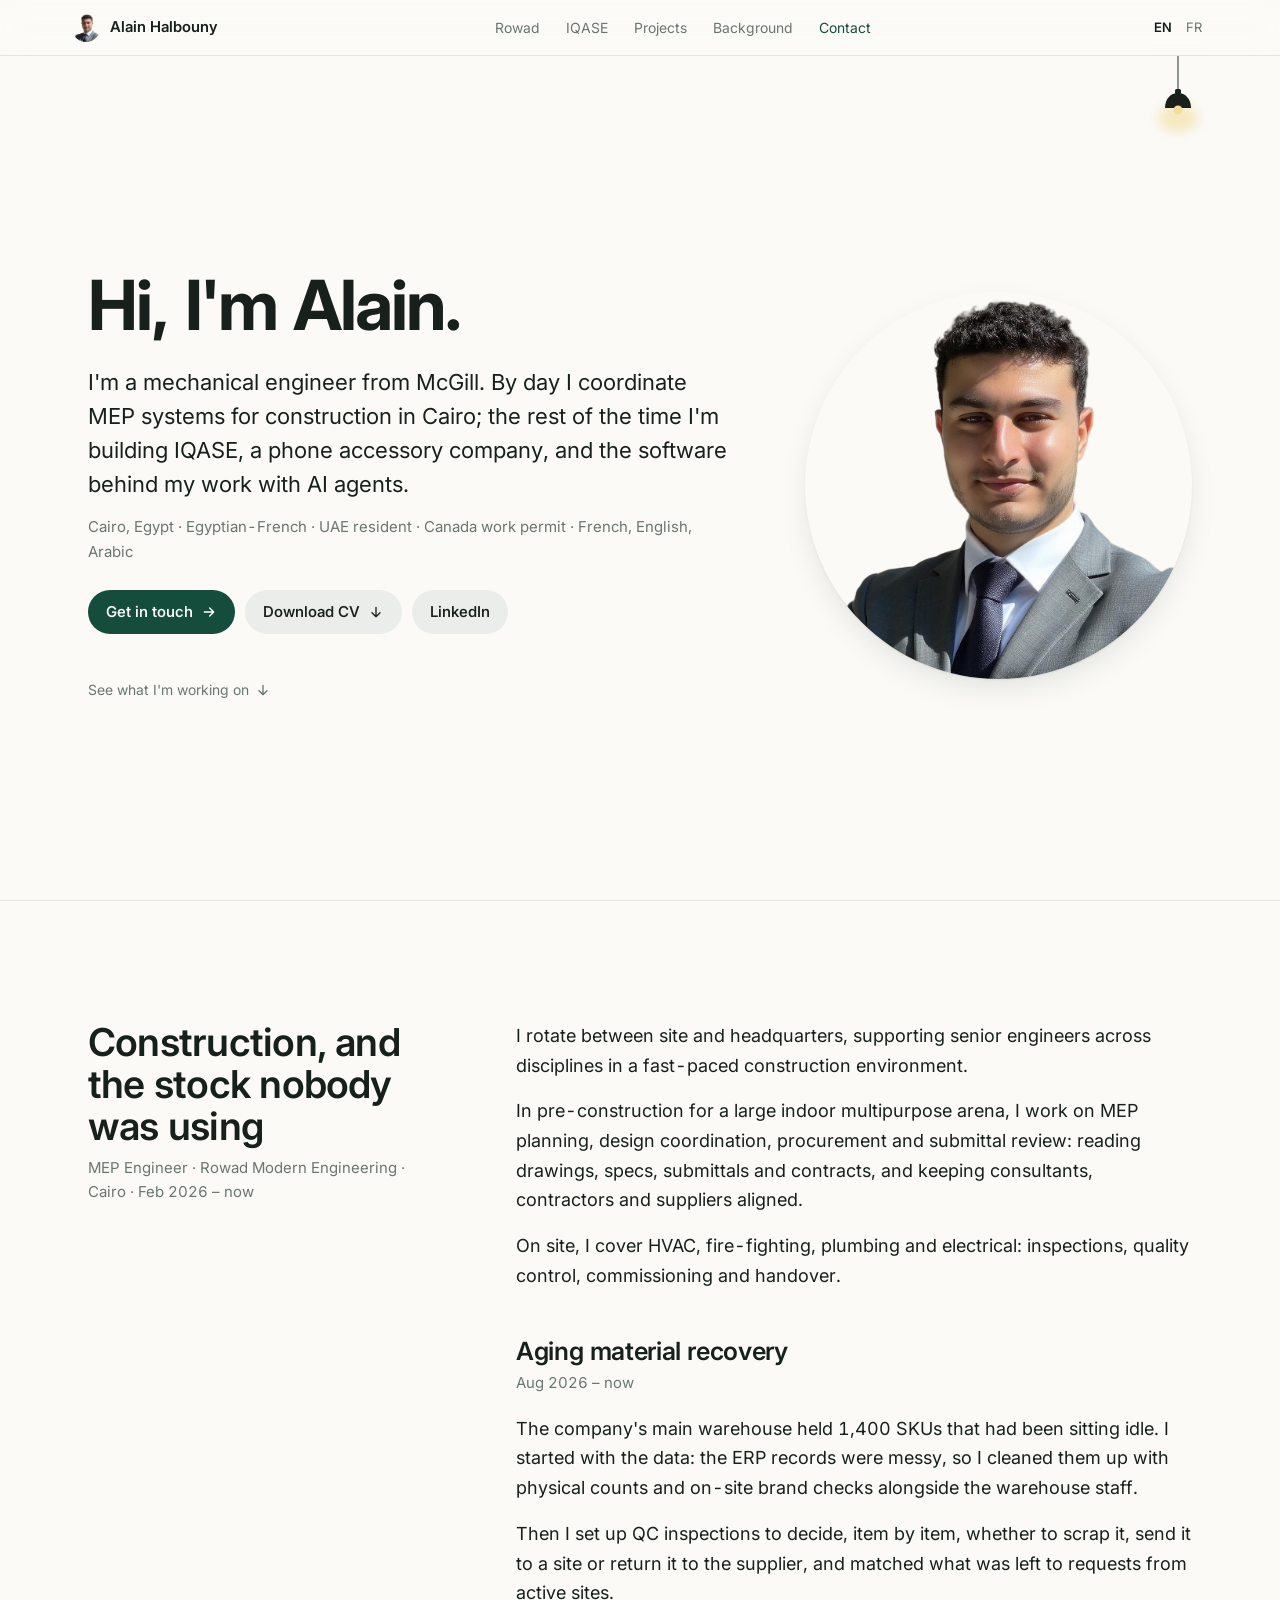
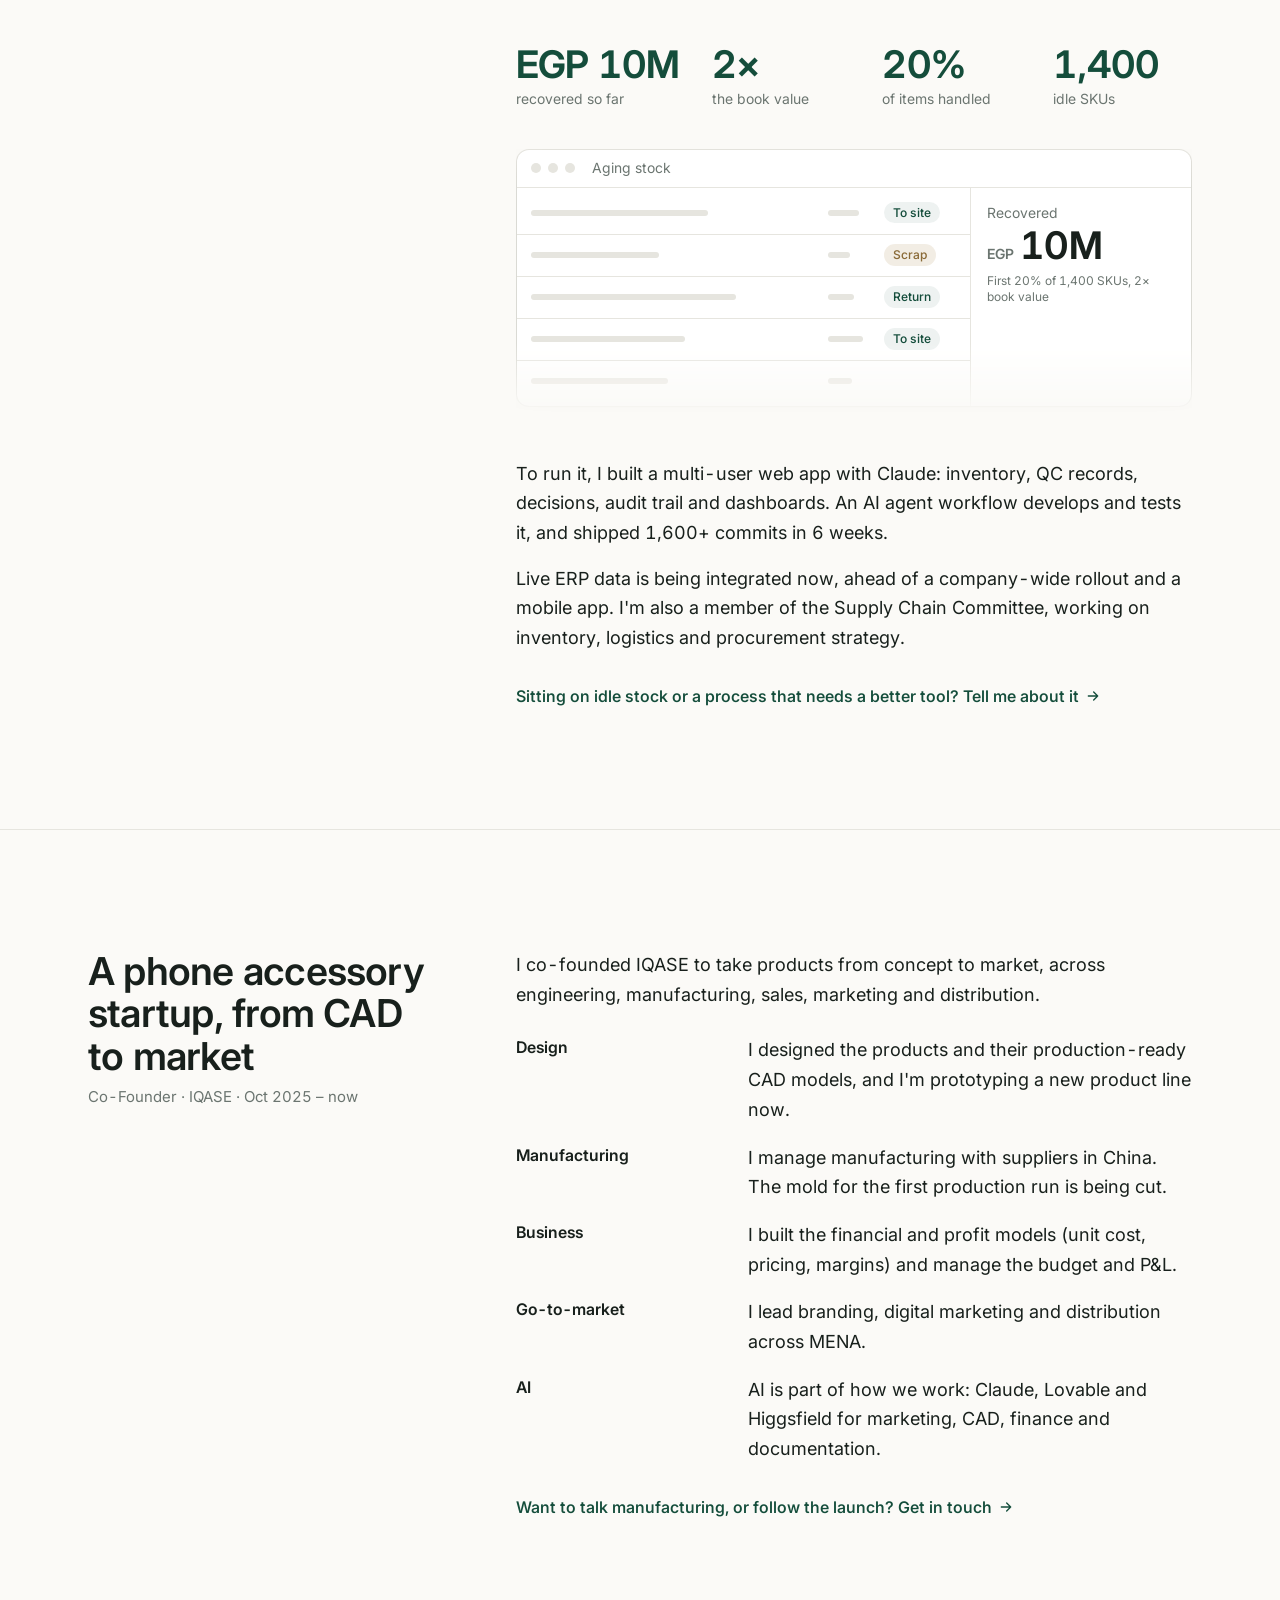
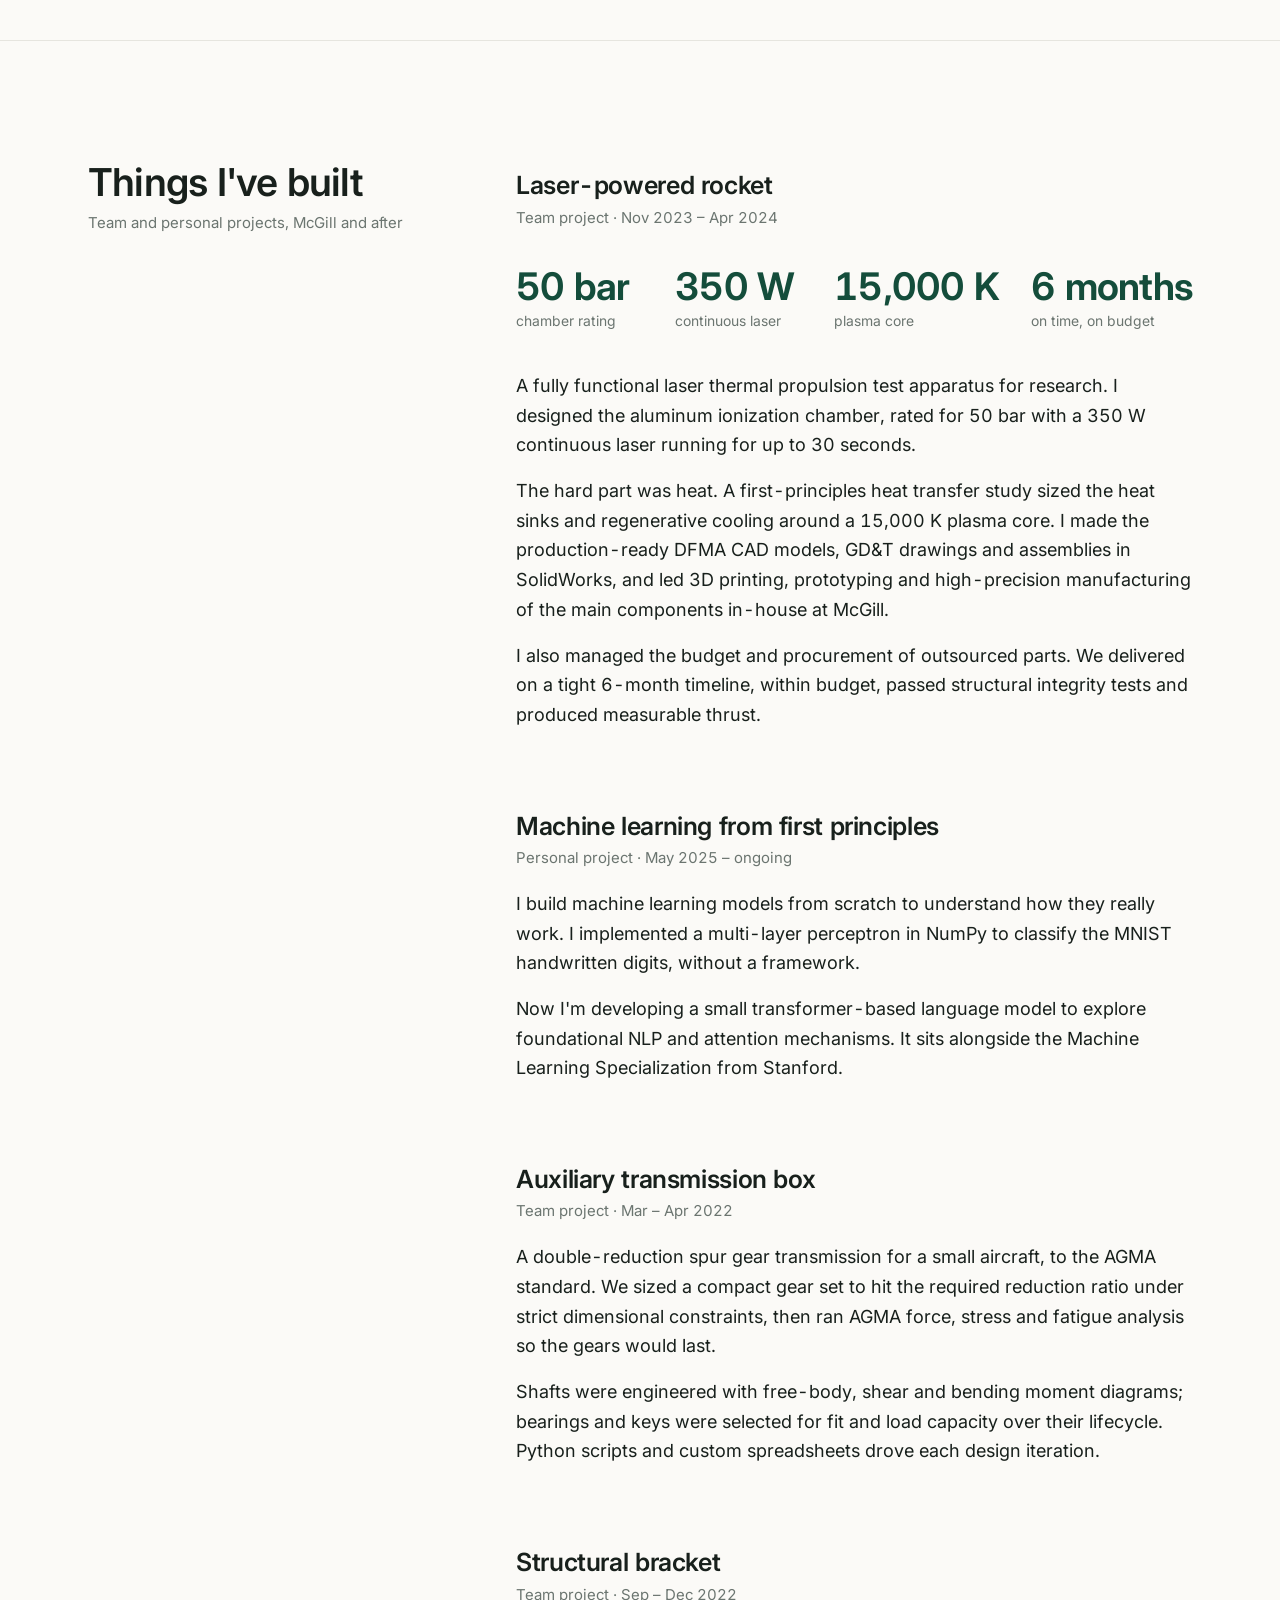
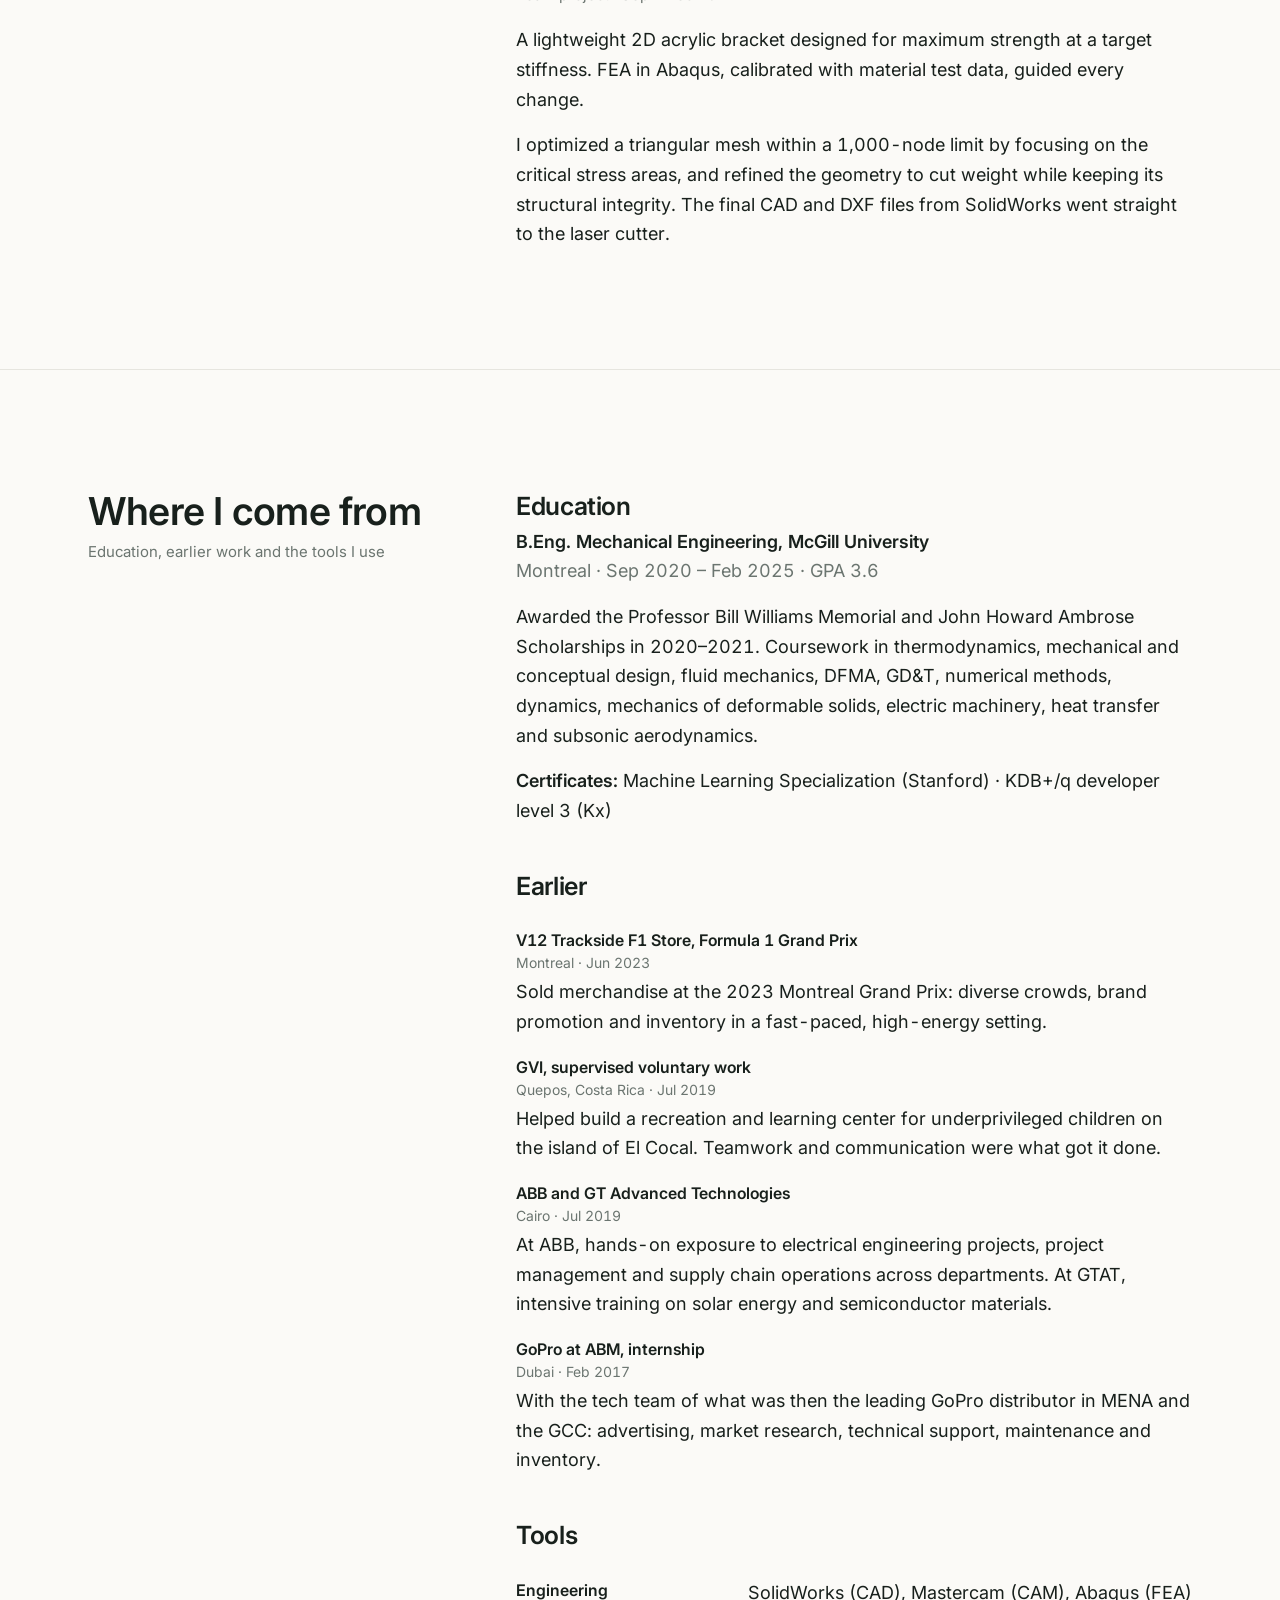
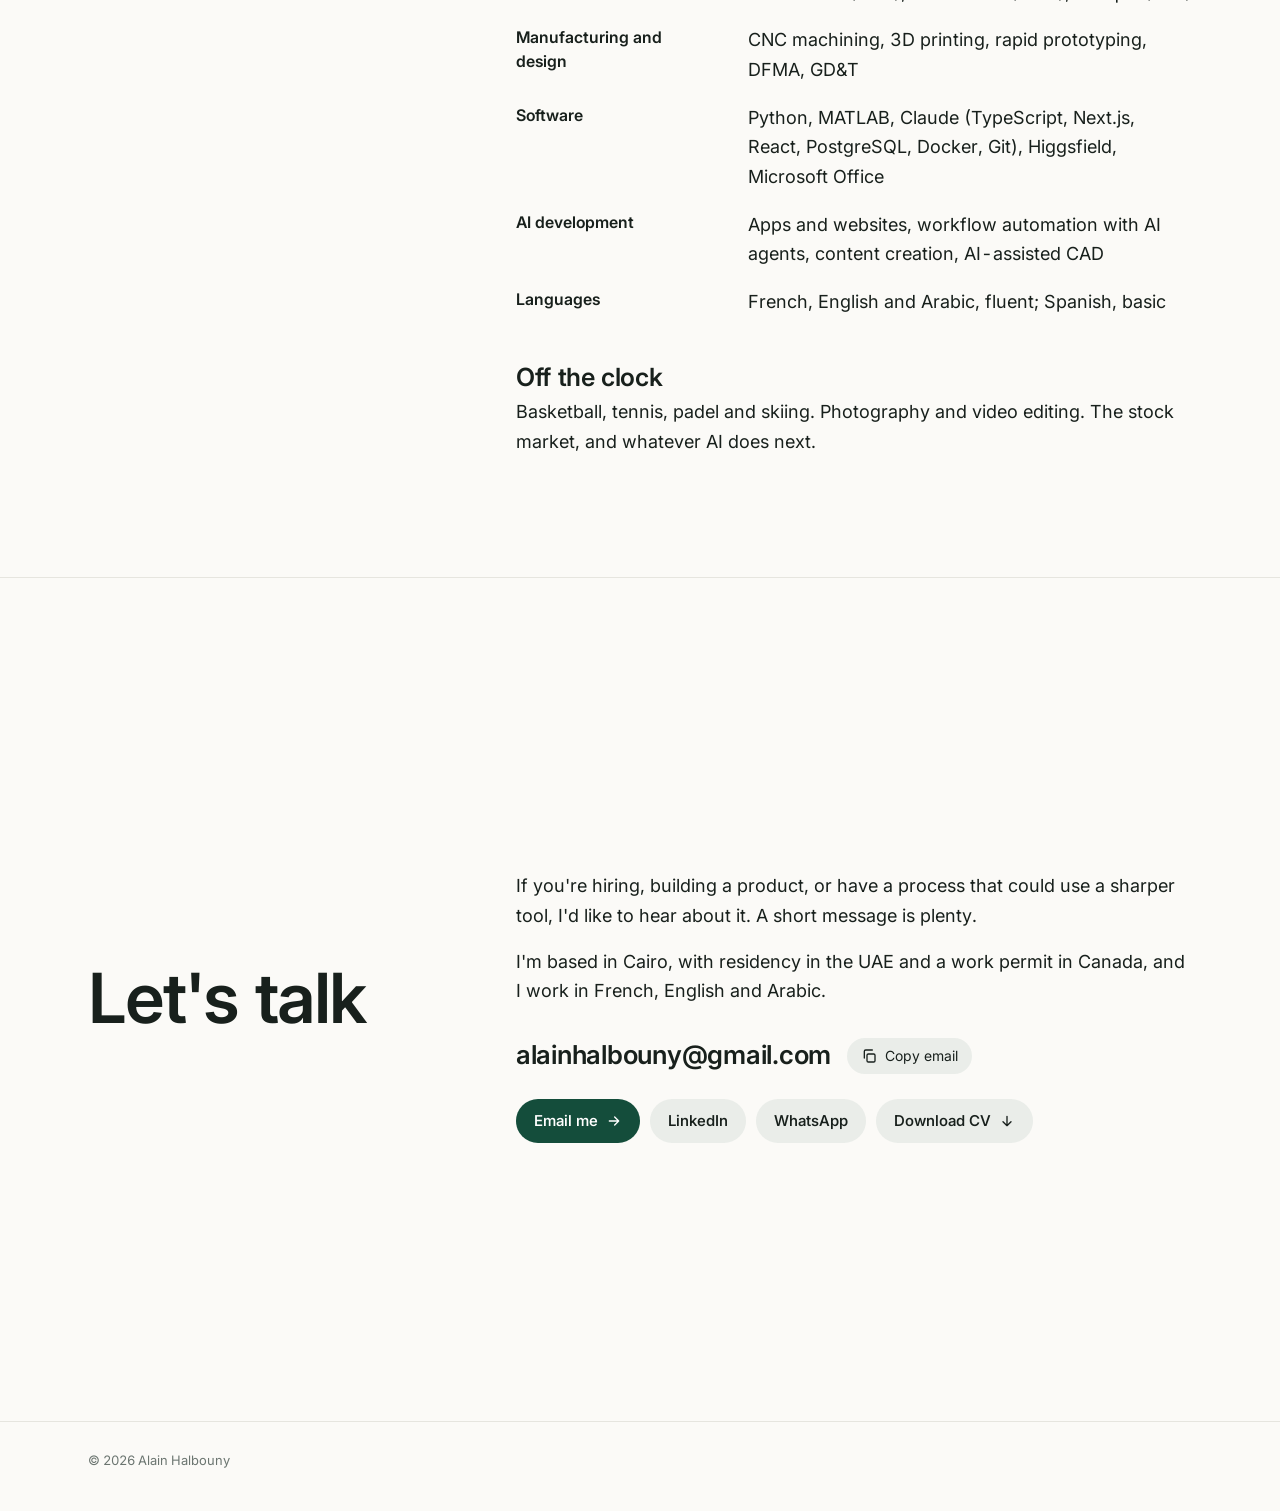
==== commit 3f233e99: "Use the room on wide screens: two-column chapters and a large hero portrait - From 1080px: the hero " ====
--- a/index.html
+++ b/index.html
@@ -56,6 +56,7 @@
           <defs><filter id="lamp-blur" x="-60%" y="-60%" width="220%" height="220%"><feGaussianBlur stdDeviation="6"/></filter></defs>
         </svg>
       </button>
+      <div class="hero-text">
       <img class="portrait" src="linkedin.png" alt="Alain Halbouny" width="88" height="88">
       <h1>Hi, I'm Alain.</h1>
       <p class="lede">I'm a mechanical engineer from McGill. By day I coordinate MEP systems for construction in Cairo; the rest of the time I'm building IQASE, a phone accessory company, and the software behind my work with AI agents.</p>
@@ -66,13 +67,16 @@
         <a class="btn" href="https://www.linkedin.com/in/alain-halbouny" target="_blank" rel="noopener">LinkedIn</a>
       </div>
       <a class="scroll-cue" href="#rowad">See what I'm working on <svg class="ic" viewBox="0 0 24 24" fill="none" stroke="currentColor" stroke-width="2" stroke-linecap="round" stroke-linejoin="round" aria-hidden="true"><path d="M12 5v14M6 13l6 6 6-6"/></svg></a>
+      </div>
+      <figure class="hero-photo"><img src="linkedin.png" alt="" width="420" height="420"></figure>
     </div>
   </section>
 
   <section class="chapter" id="rowad">
     <div class="wrap">
-      <h2>Construction, and the stock nobody was using</h2>
-      <p class="meta">MEP Engineer · Rowad Modern Engineering · Cairo · Feb 2026 – now</p>
+      <div class="ch-head"><h2>Construction, and the stock nobody was using</h2>
+      <p class="meta">MEP Engineer · Rowad Modern Engineering · Cairo · Feb 2026 – now</p></div>
+      <div class="ch-body">
         <p>I rotate between site and headquarters, supporting senior engineers across disciplines in a fast-paced construction environment.</p>
         <p>In pre-construction for a large indoor multipurpose arena, I work on MEP planning, design coordination, procurement and submittal review: reading drawings, specs, submittals and contracts, and keeping consultants, contractors and suppliers aligned.</p>
         <p>On site, I cover HVAC, fire-fighting, plumbing and electrical: inspections, quality control, commissioning and handover.</p>
@@ -97,13 +101,15 @@
         <p>To run it, I built a multi-user web app with Claude: inventory, QC records, decisions, audit trail and dashboards. An AI agent workflow develops and tests it, and shipped 1,600+ commits in 6 weeks.</p>
         <p>Live ERP data is being integrated now, ahead of a company-wide rollout and a mobile app. I'm also a member of the Supply Chain Committee, working on inventory, logistics and procurement strategy.</p>
       <p class="nudge"><a href="#contact">Sitting on idle stock or a process that needs a better tool? Tell me about it <svg class="ic" viewBox="0 0 24 24" fill="none" stroke="currentColor" stroke-width="2" stroke-linecap="round" stroke-linejoin="round" aria-hidden="true"><path d="M5 12h14M13 6l6 6-6 6"/></svg></a></p>
+      </div>
     </div>
   </section>
 
   <section class="chapter" id="iqase">
     <div class="wrap">
-      <h2>A phone accessory startup, from CAD to market</h2>
-      <p class="meta">Co-Founder · IQASE · Oct 2025 – now</p>
+      <div class="ch-head"><h2>A phone accessory startup, from CAD to market</h2>
+      <p class="meta">Co-Founder · IQASE · Oct 2025 – now</p></div>
+      <div class="ch-body">
       <p>I co-founded IQASE to take products from concept to market, across engineering, manufacturing, sales, marketing and distribution.</p>
       <dl class="rows">
           <div class="row"><dt>Design</dt><dd>I designed the products and their production-ready CAD models, and I'm prototyping a new product line now.</dd></div>
@@ -113,13 +119,15 @@
           <div class="row"><dt>AI</dt><dd>AI is part of how we work: Claude, Lovable and Higgsfield for marketing, CAD, finance and documentation.</dd></div>
       </dl>
       <p class="nudge"><a href="#contact">Want to talk manufacturing, or follow the launch? Get in touch <svg class="ic" viewBox="0 0 24 24" fill="none" stroke="currentColor" stroke-width="2" stroke-linecap="round" stroke-linejoin="round" aria-hidden="true"><path d="M5 12h14M13 6l6 6-6 6"/></svg></a></p>
+      </div>
     </div>
   </section>
 
   <section class="chapter" id="projects">
     <div class="wrap">
-      <h2>Things I've built</h2>
-      <p class="meta">Team and personal projects, McGill and after</p>
+      <div class="ch-head"><h2>Things I've built</h2>
+      <p class="meta">Team and personal projects, McGill and after</p></div>
+      <div class="ch-body">
       <article class="proj">
         <h3>Laser-powered rocket</h3>
         <p class="meta">Team project · Nov 2023 – Apr 2024</p>
@@ -149,14 +157,16 @@
         <p>A lightweight 2D acrylic bracket designed for maximum strength at a target stiffness. FEA in Abaqus, calibrated with material test data, guided every change.</p>
         <p>I optimized a triangular mesh within a 1,000-node limit by focusing on the critical stress areas, and refined the geometry to cut weight while keeping its structural integrity. The final CAD and DXF files from SolidWorks went straight to the laser cutter.</p>
       </article>
+      </div>
     </div>
   </section>
 
   <section class="chapter" id="background">
     <div class="wrap">
-      <h2>Where I come from</h2>
-      <p class="meta">Education, earlier work and the tools I use</p>
-      <h3>Education</h3>
+      <div class="ch-head"><h2>Where I come from</h2>
+      <p class="meta">Education, earlier work and the tools I use</p></div>
+      <div class="ch-body">
+      <h3 class="first">Education</h3>
       <p><b>B.Eng. Mechanical Engineering, McGill University</b><br><span class="muted">Montreal · Sep 2020 – Feb 2025 · GPA 3.6</span></p>
       <p>Awarded the Professor Bill Williams Memorial and John Howard Ambrose Scholarships in 2020–2021. Coursework in thermodynamics, mechanical and conceptual design, fluid mechanics, DFMA, GD&amp;T, numerical methods, dynamics, mechanics of deformable solids, electric machinery, heat transfer and subsonic aerodynamics.</p>
       <p><b>Certificates:</b> Machine Learning Specialization (Stanford) · KDB+/q developer level 3 (Kx)</p>
@@ -177,12 +187,14 @@
       </dl>
       <h3>Off the clock</h3>
       <p>Basketball, tennis, padel and skiing. Photography and video editing. The stock market, and whatever AI does next.</p>
+      </div>
     </div>
   </section>
 
   <section class="chapter contact" id="contact">
     <div class="wrap">
-      <h2>Let's talk</h2>
+      <div class="ch-head"><h2>Let's talk</h2></div>
+      <div class="ch-body">
         <p>If you're hiring, building a product, or have a process that could use a sharper tool, I'd like to hear about it. A short message is plenty.</p>
         <p>I'm based in Cairo, with residency in the UAE and a work permit in Canada, and I work in French, English and Arabic.</p>
       <div class="mail">
@@ -198,6 +210,7 @@
         <a class="btn" href="https://wa.me/15144431307" target="_blank" rel="noopener">WhatsApp</a>
         <a class="btn" href="cv/Alain_Halbouny_CV.pdf" download>Download CV <svg class="ic" viewBox="0 0 24 24" fill="none" stroke="currentColor" stroke-width="2" stroke-linecap="round" stroke-linejoin="round" aria-hidden="true"><path d="M12 5v14M6 13l6 6 6-6"/></svg></a>
       </div>
+      </div>
     </div>
   </section>
 </main>
--- a/assets/style.css
+++ b/assets/style.css
@@ -206,13 +206,13 @@
 
 /* ---------- Arrivals: each block rises once as it first comes into view ---------- */
 @keyframes rise { from { opacity: 0; transform: translateY(8px); } }
-.hero .wrap > * { animation: rise 600ms var(--glide) both; }
-.hero .wrap > :nth-child(3) { animation-delay: 60ms; }
-.hero .wrap > :nth-child(4) { animation-delay: 120ms; }
-.hero .wrap > :nth-child(n + 5) { animation-delay: 180ms; }
-.hero .wrap > .lamp { animation: none; }
-.js .chapter .wrap > * { opacity: 0; transform: translateY(12px); }
-.js .chapter .wrap > .in { opacity: 1; transform: none; transition: opacity 700ms var(--glide), transform 700ms var(--glide); }
+.hero-text > * { animation: rise 600ms var(--glide) both; }
+.hero-text > :nth-child(2) { animation-delay: 60ms; }
+.hero-text > :nth-child(3) { animation-delay: 120ms; }
+.hero-text > :nth-child(n + 4) { animation-delay: 180ms; }
+.hero-photo { animation: rise 900ms var(--glide) 120ms both; }
+.js .ch-head, .js .ch-body > * { opacity: 0; transform: translateY(12px); }
+.js .ch-head.in, .js .ch-body > .in { opacity: 1; transform: none; transition: opacity 700ms var(--glide), transform 700ms var(--glide); }
 
 /* ---------- Illustration: the material recovery app (Stageshow rules) ---------- */
 .stage {
@@ -265,7 +265,60 @@
 }
 
 @media (prefers-reduced-motion: reduce) {
-  .hero .wrap > *, .scroll-cue .ic { animation: none !important; }
-  .js .chapter .wrap > * { transform: none !important; }
+  .hero-text > *, .hero-photo, .scroll-cue .ic { animation: none !important; }
+  .js .ch-head, .js .ch-body > * { transform: none !important; }
   .pill, .chip, .btn, .swap .ic { transition-property: opacity, color, background-color !important; }
 }
+
+/* ---------- Wide screens: use the room ----------
+   The hero splits into words and a large portrait; every chapter puts its
+   title in a left column that stays in view while its story scrolls past. */
+.hero-photo { display: none; margin: 0; }
+.h3-first, h3.first { margin-top: 0; }
+@media (min-width: 1080px) {
+  body { font-size: 18px; }
+  .wrap { max-width: 1200px; padding: 0 48px; }
+  .topbar-in { max-width: 1200px; padding: 0 32px; }
+  .lamp { right: max(24px, calc(50% - 560px)); }
+
+  .hero { padding: 72px 0 56px; }
+  .hero .wrap { display: grid; grid-template-columns: minmax(0, 1.25fr) minmax(0, 0.75fr); gap: 72px; align-items: center; }
+  .hero .portrait { display: none; }
+  .hero-photo { display: block; justify-self: end; width: 100%; max-width: 420px; }
+  .hero-photo img { display: block; width: 100%; height: auto; aspect-ratio: 1; object-fit: cover; object-position: center 18%;
+    border-radius: 50%; box-shadow: var(--shadow); }
+  h1 { font-size: clamp(56px, 5.4vw, 80px); margin-bottom: 22px; }
+  .lede { font-size: 22px; max-width: 30em; }
+  .facts { font-size: 15px; }
+
+  .chapter { padding: 120px 0 104px; }
+  .chapter .wrap { display: grid; grid-template-columns: minmax(0, 340px) minmax(0, 1fr); gap: 0 88px; align-items: start; }
+  .ch-head { position: sticky; top: calc(var(--bar-h) + 48px); }
+  .ch-head h2 { font-size: clamp(34px, 3vw, 44px); line-height: 1.1; }
+  .ch-head .meta { margin-bottom: 0; }
+  .ch-body { max-width: 720px; }
+  .ch-body > p { max-width: 40em; }
+  .ch-body h3:first-child, .ch-body .proj:first-child h3 { margin-top: 0; }
+  .stats { gap: 24px 32px; margin: 36px 0 40px; }
+  .stats b { font-size: 38px; }
+  .stage { height: 270px; margin: 12px 0 40px; }
+  .win { font-size: 14px; }
+  .win-body { grid-template-columns: 1fr 220px; }
+  .r { height: 42px; }
+  .num { font-size: 38px; }
+  .rows .row { grid-template-columns: 200px 1fr; gap: 4px 32px; }
+  .proj + .proj { margin-top: 72px; }
+  .ch-body h3 { font-size: 25px; letter-spacing: -0.015em; }
+
+  .contact .wrap { align-items: center; }
+  .contact .ch-head { position: static; }
+  .contact h2 { font-size: clamp(56px, 5.4vw, 80px); }
+}
+@media (min-width: 1500px) {
+  body { font-size: 19px; }
+  .wrap, .topbar-in { max-width: 1360px; }
+  .lamp { right: max(24px, calc(50% - 640px)); }
+  .chapter .wrap { grid-template-columns: minmax(0, 400px) minmax(0, 1fr); gap: 0 120px; }
+  .ch-body { max-width: 780px; }
+  .hero-photo { max-width: 480px; }
+}
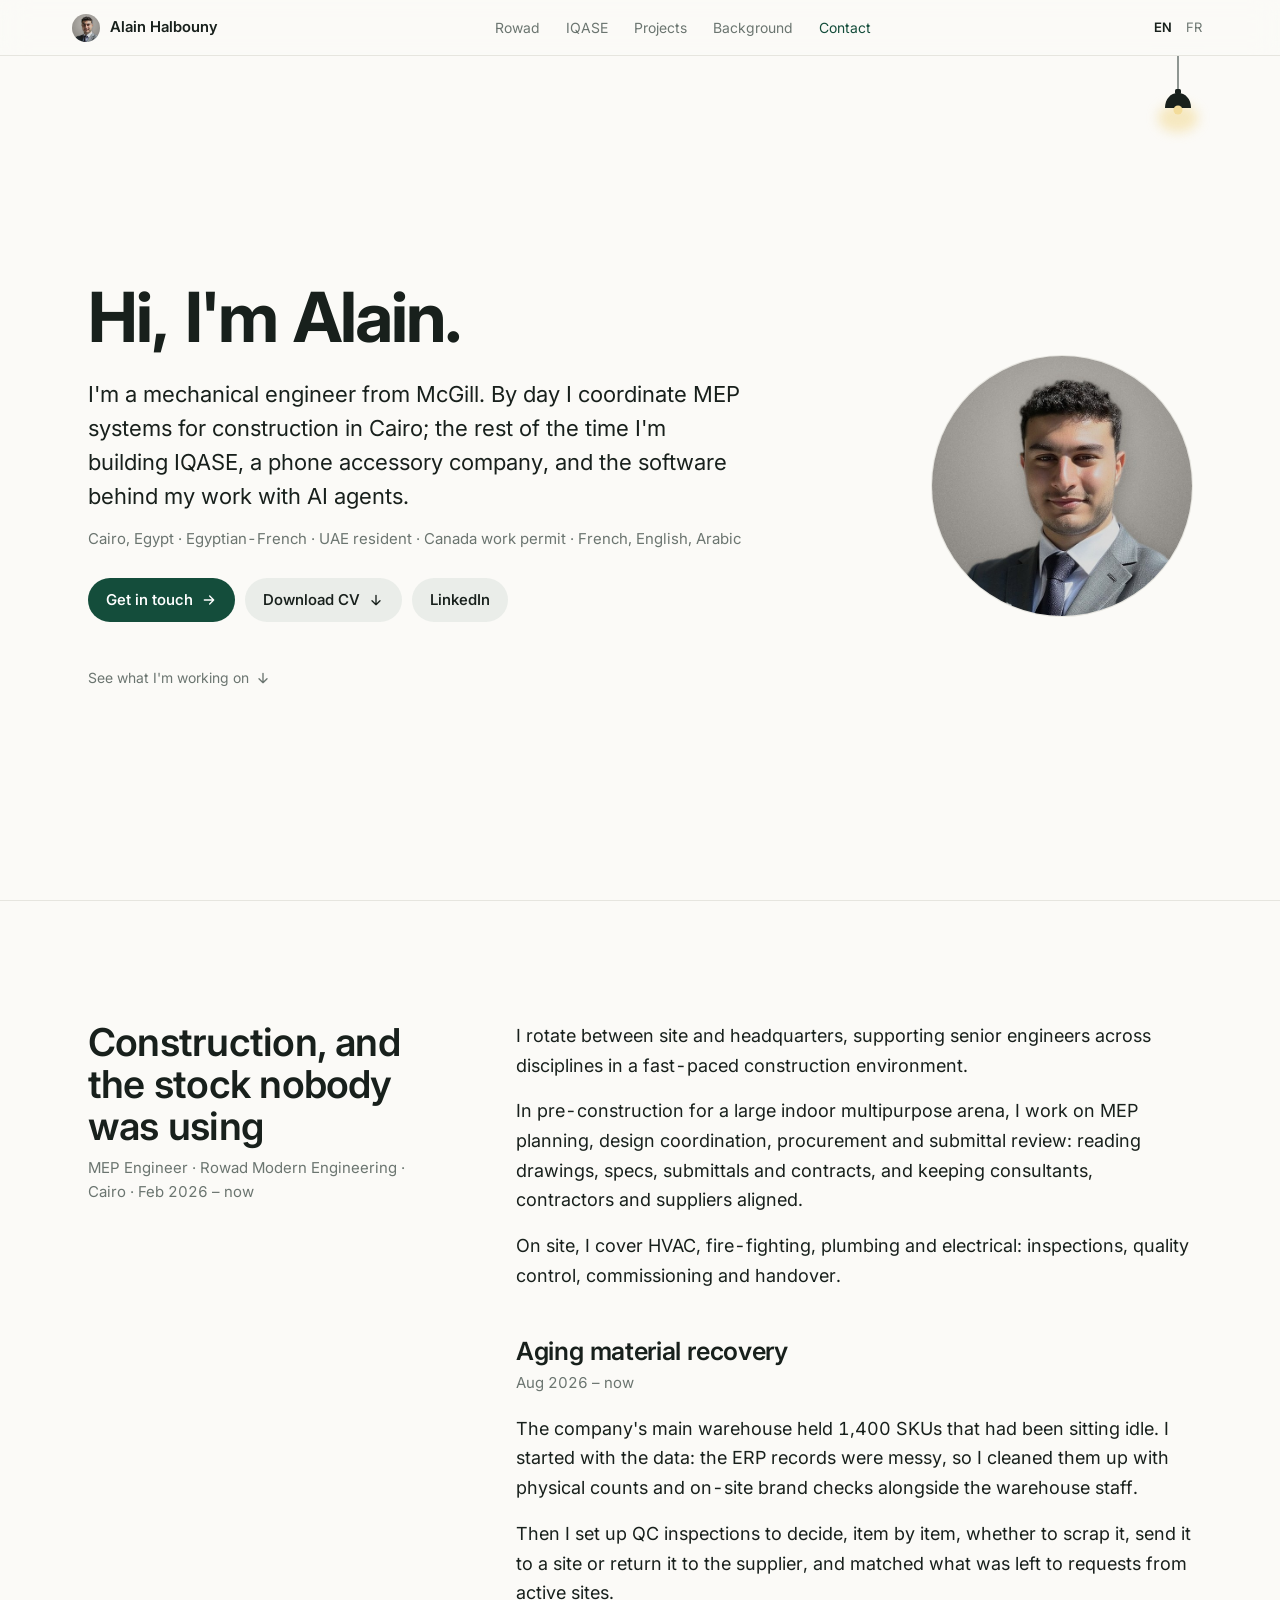
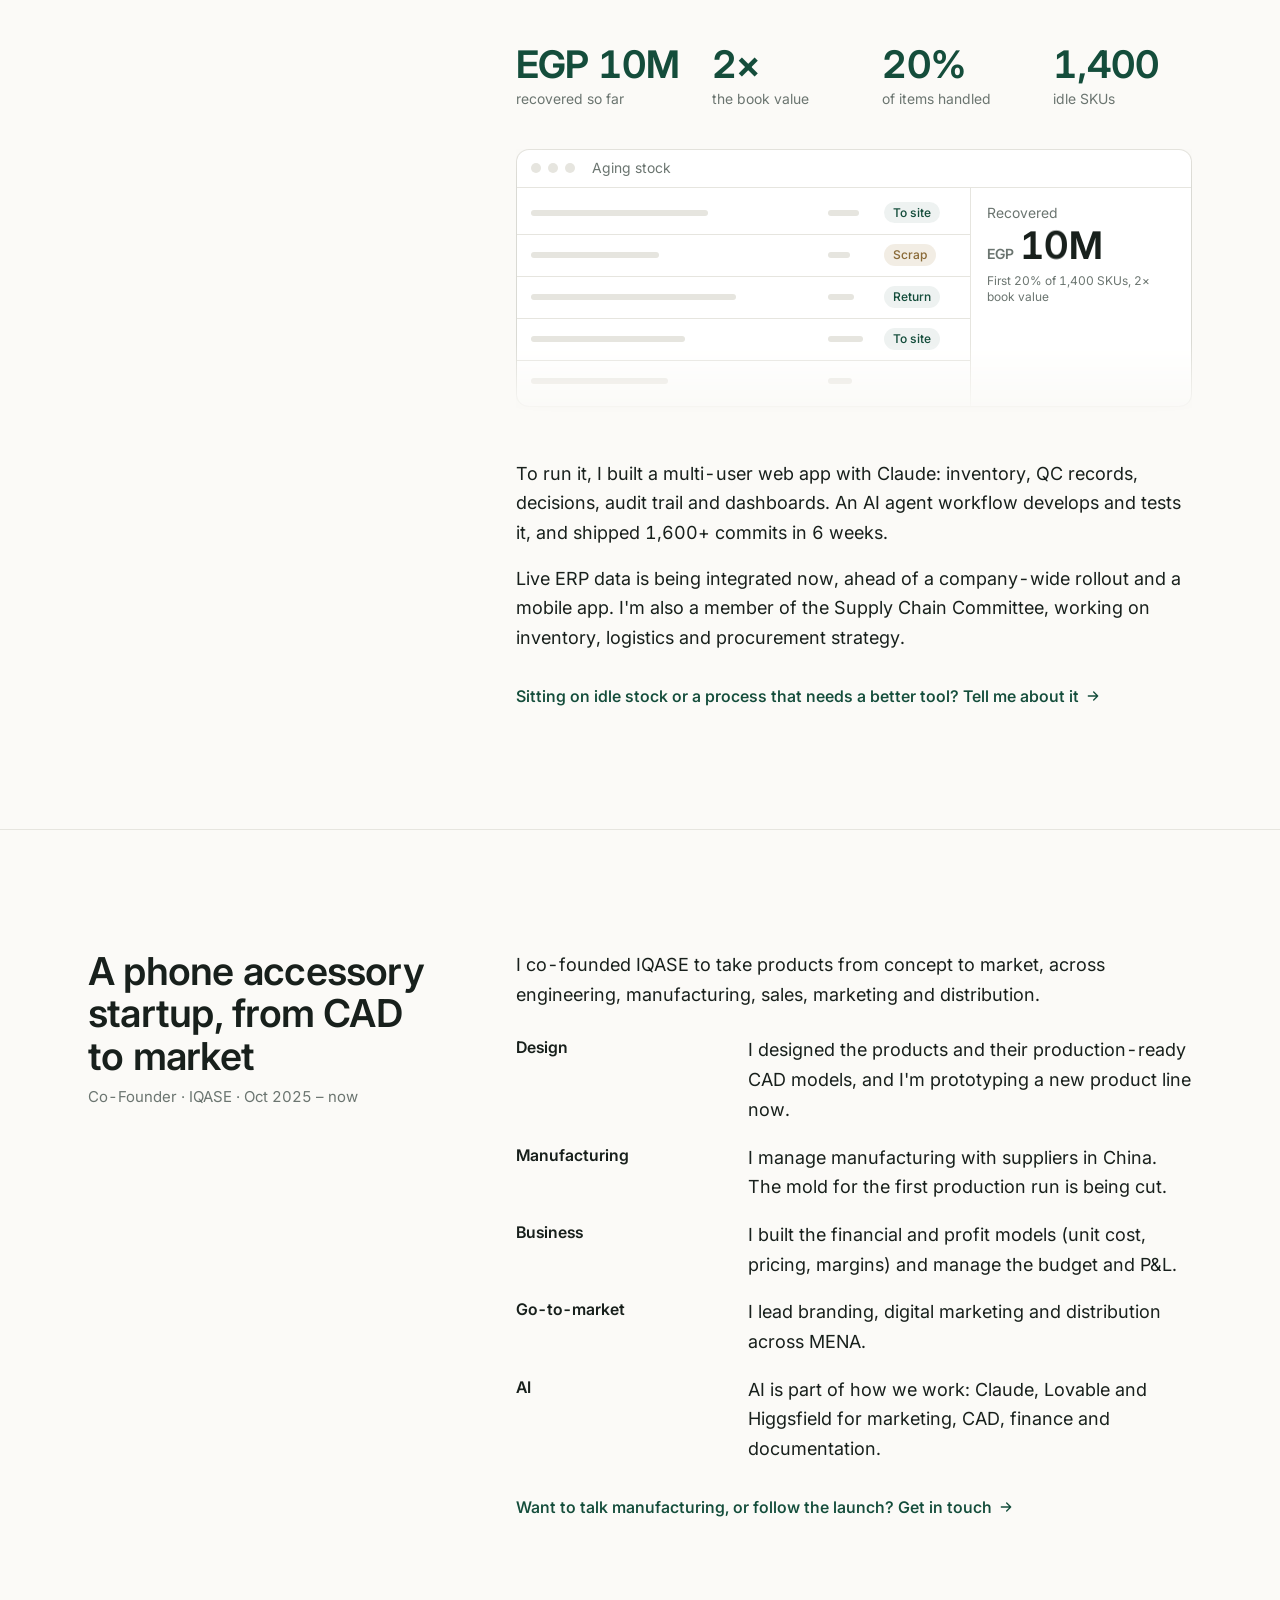
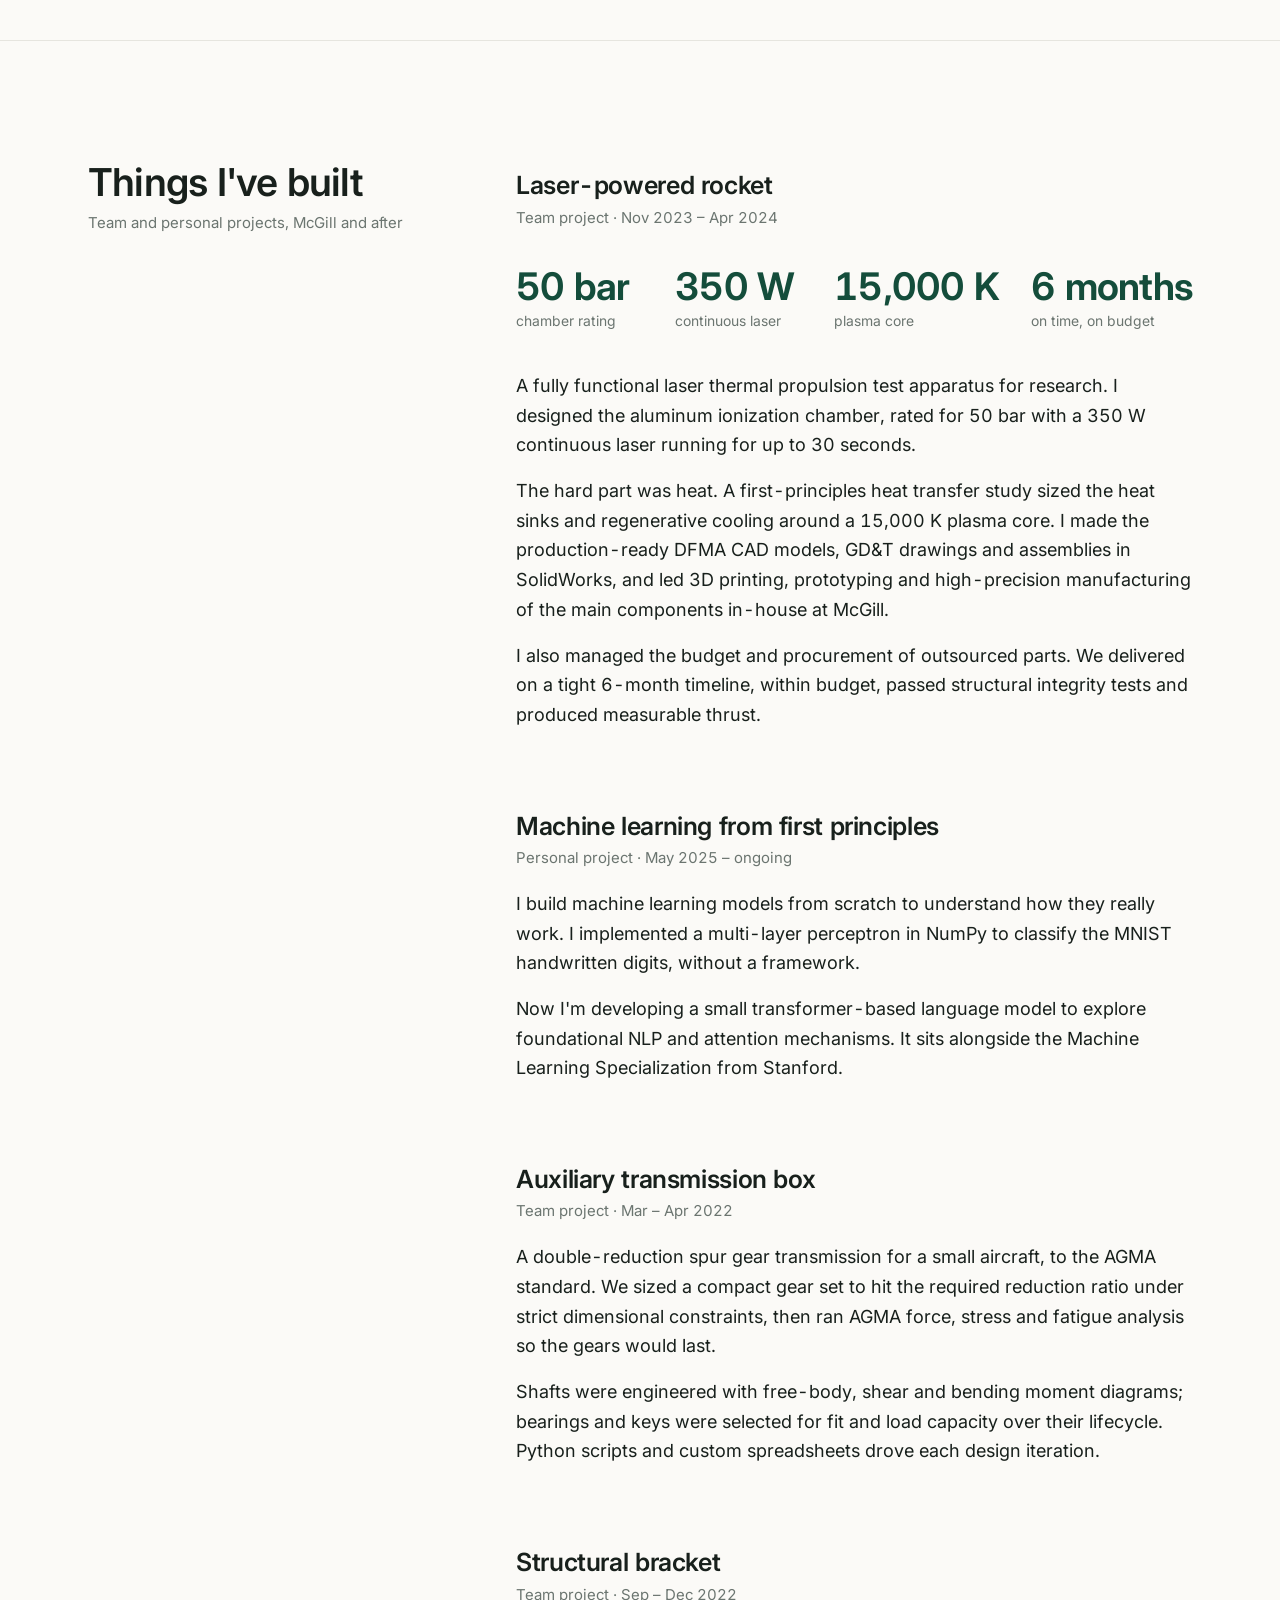
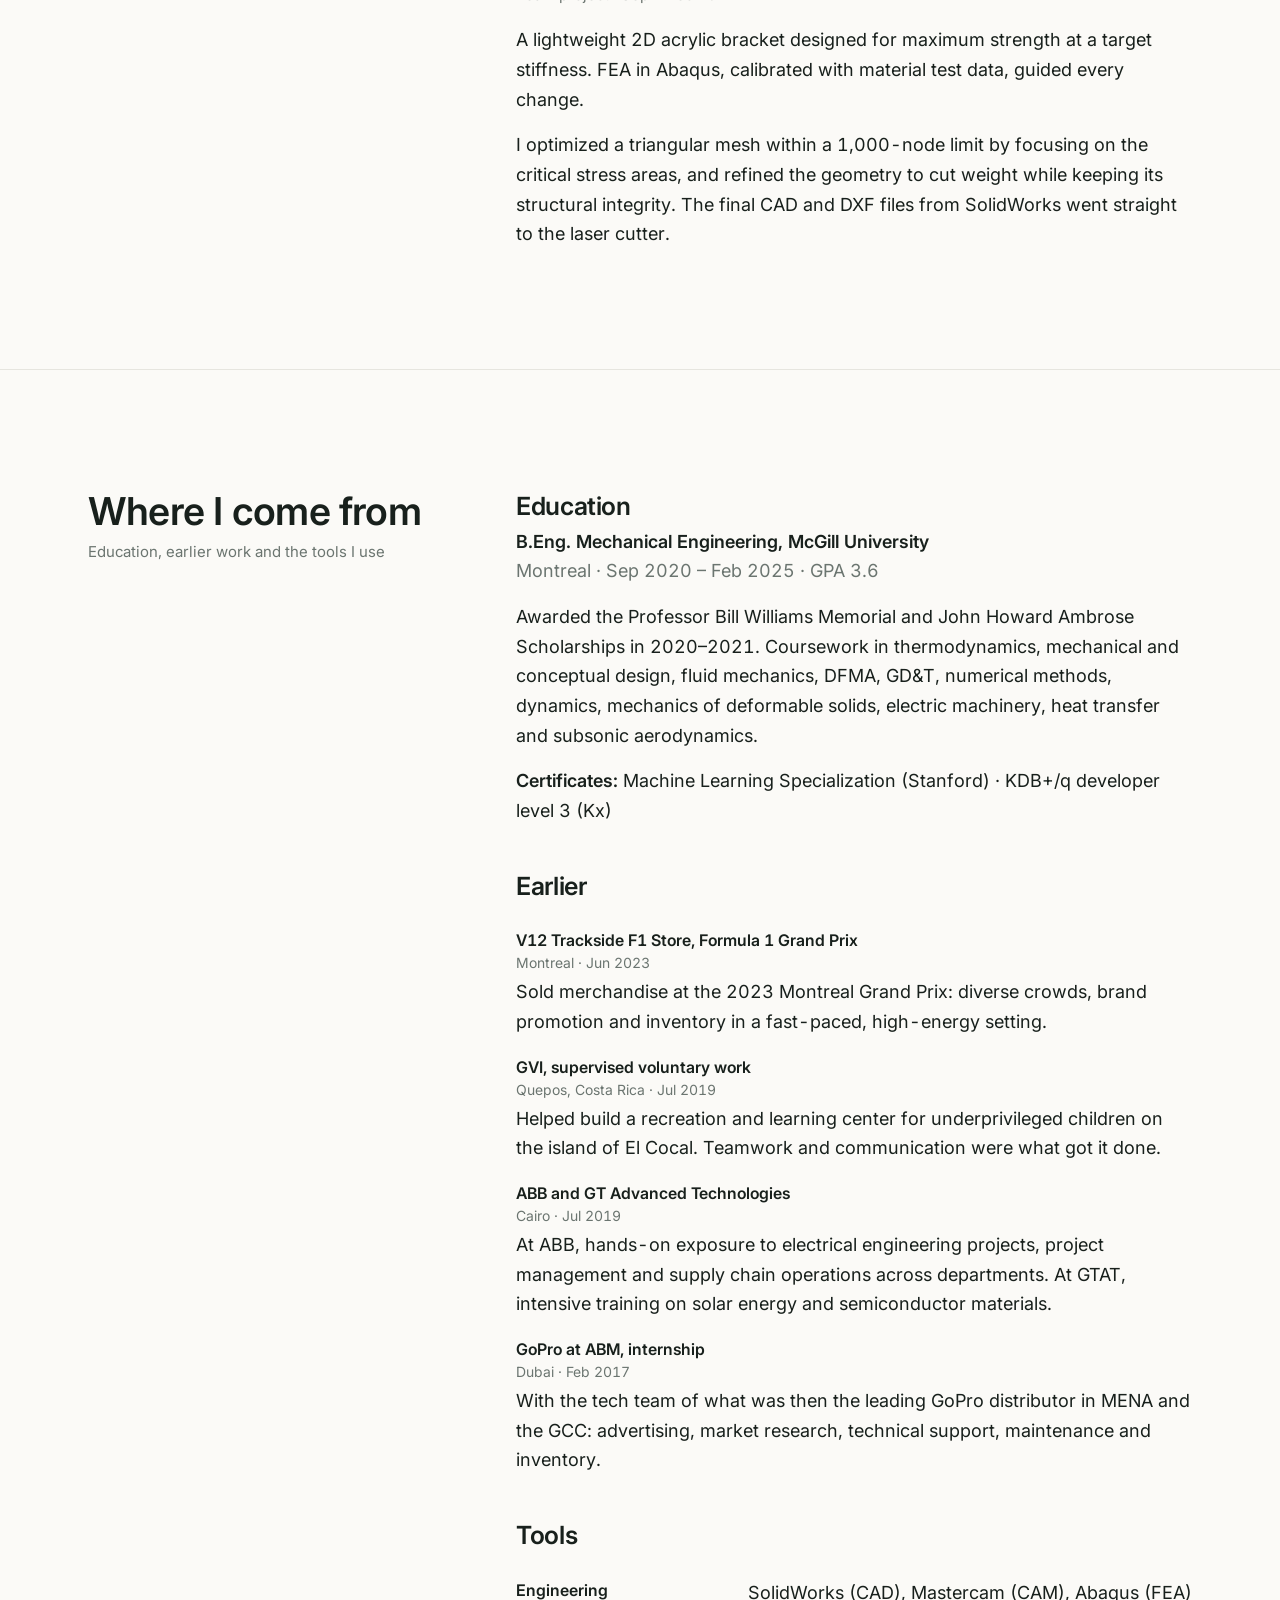
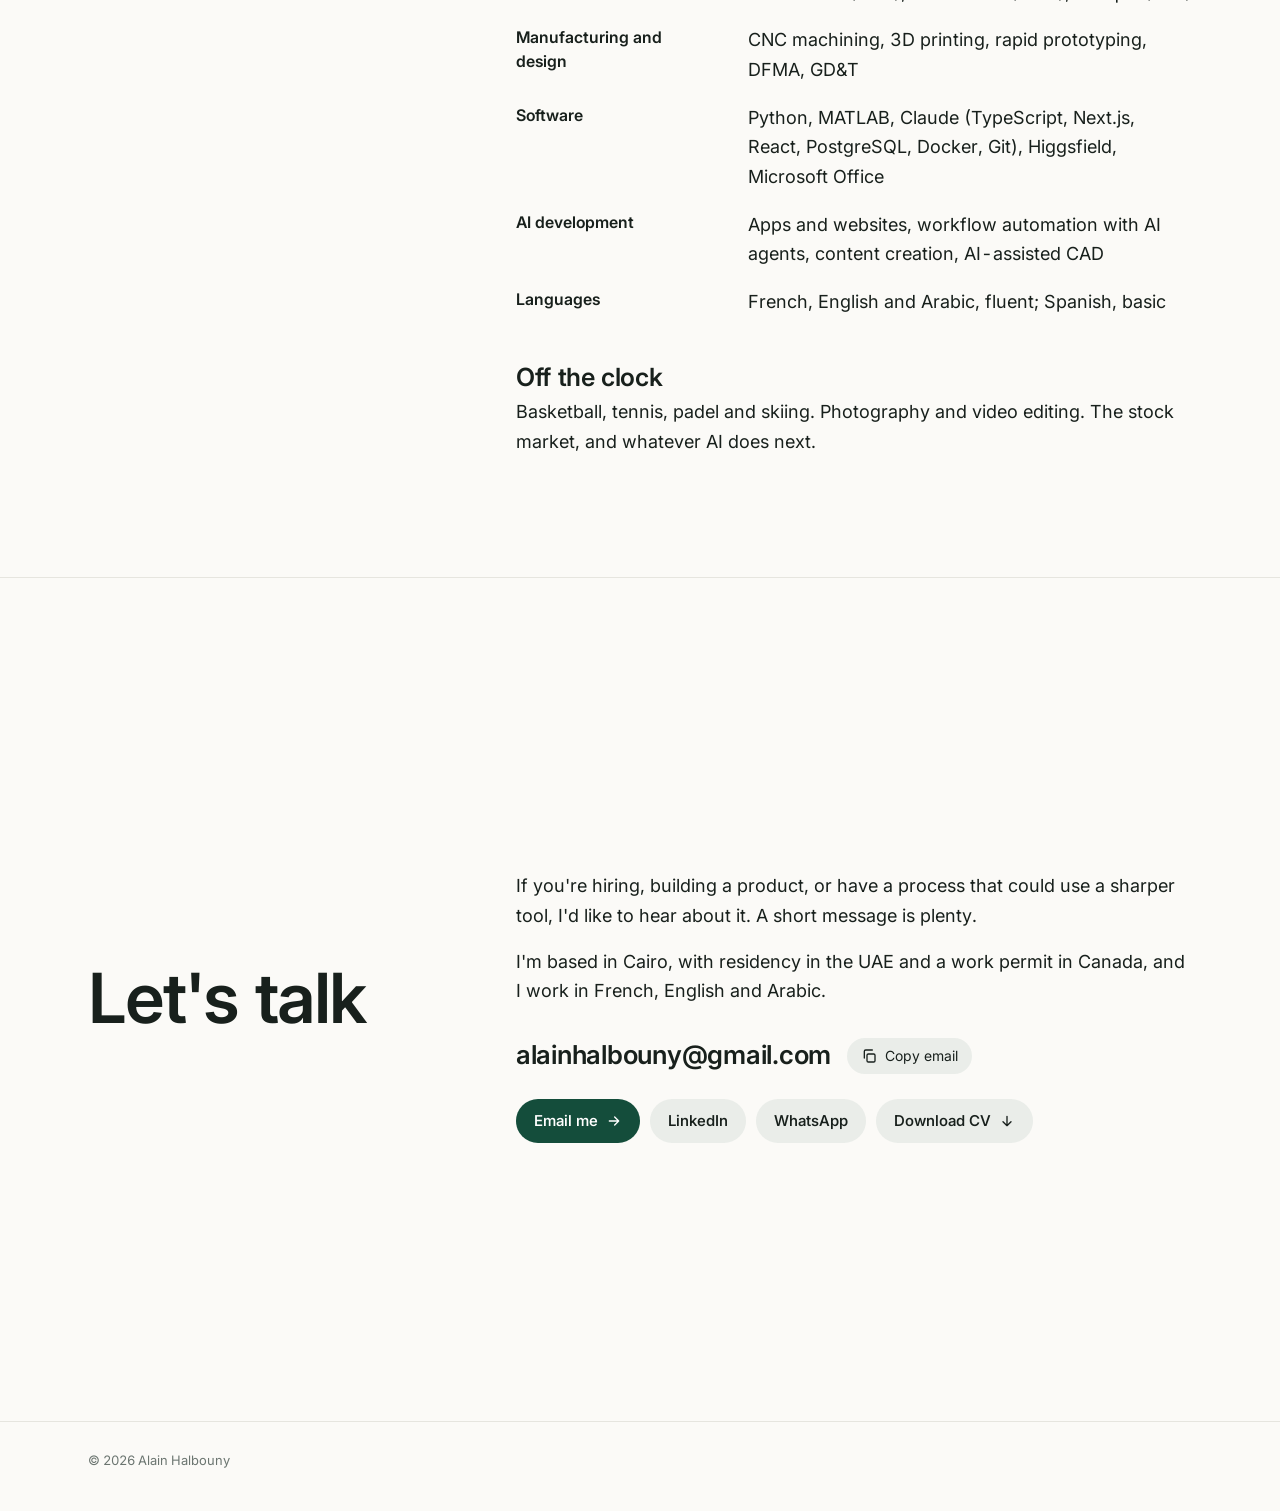
==== commit 596f69b9: "Use a more natural, smaller portrait - New portrait.jpg from the existing photo: softened cutout edg" ====
--- a/index.html
+++ b/index.html
@@ -9,18 +9,18 @@
   <link rel="alternate" hreflang="fr" href="https://a-hal.github.io/fr/">
   <meta property="og:title" content="Alain Halbouny · Mechanical Engineer">
   <meta property="og:description" content="Alain Halbouny: mechanical engineer (McGill), MEP engineer at Rowad Modern Engineering and co-founder of IQASE. Get in touch.">
-  <meta property="og:image" content="https://a-hal.github.io/linkedin.png">
+  <meta property="og:image" content="https://a-hal.github.io/portrait.jpg">
   <script>document.documentElement.classList.add("js");try{var t=localStorage.getItem("theme");if(t)document.documentElement.setAttribute("data-theme",t)}catch(e){}</script>
   <link rel="preconnect" href="https://fonts.googleapis.com">
   <link rel="preconnect" href="https://fonts.gstatic.com" crossorigin>
   <link href="https://fonts.googleapis.com/css2?family=Inter:opsz,wght@14..32,400..700&display=swap" rel="stylesheet">
-  <link rel="stylesheet" href="assets/style.css">
+  <link rel="stylesheet" href="assets/style.css?v=a2c58b89">
 </head>
 <body>
 
 <header class="topbar" id="top">
   <div class="topbar-in">
-    <a class="me" href="#hero" aria-label="Alain Halbouny"><img src="linkedin.png" alt="" width="28" height="28"><span>Alain Halbouny</span></a>
+    <a class="me" href="#hero" aria-label="Alain Halbouny"><img src="portrait-sm.jpg" alt="" width="28" height="28"><span>Alain Halbouny</span></a>
     <nav class="sections" aria-label="Sections">
       <div class="track">
         <span class="pill" aria-hidden="true"></span>
@@ -57,7 +57,7 @@
         </svg>
       </button>
       <div class="hero-text">
-      <img class="portrait" src="linkedin.png" alt="Alain Halbouny" width="88" height="88">
+      <img class="portrait" src="portrait.jpg" alt="Alain Halbouny" width="88" height="88">
       <h1>Hi, I'm Alain.</h1>
       <p class="lede">I'm a mechanical engineer from McGill. By day I coordinate MEP systems for construction in Cairo; the rest of the time I'm building IQASE, a phone accessory company, and the software behind my work with AI agents.</p>
       <p class="facts">Cairo, Egypt · Egyptian-French · UAE resident · Canada work permit · French, English, Arabic</p>
@@ -68,7 +68,7 @@
       </div>
       <a class="scroll-cue" href="#rowad">See what I'm working on <svg class="ic" viewBox="0 0 24 24" fill="none" stroke="currentColor" stroke-width="2" stroke-linecap="round" stroke-linejoin="round" aria-hidden="true"><path d="M12 5v14M6 13l6 6 6-6"/></svg></a>
       </div>
-      <figure class="hero-photo"><img src="linkedin.png" alt="" width="420" height="420"></figure>
+      <figure class="hero-photo"><img src="portrait.jpg" alt="" width="260" height="260"></figure>
     </div>
   </section>
 
@@ -217,6 +217,6 @@
 
 <footer><div class="wrap">© 2026 Alain Halbouny</div></footer>
 
-<script src="assets/main.js"></script>
+<script src="assets/main.js?v=d90f9c01"></script>
 </body>
 </html>
--- a/assets/style.css
+++ b/assets/style.css
@@ -81,7 +81,7 @@
 .topbar-in { max-width: 960px; margin: 0 auto; height: 100%; padding: 0 16px; display: flex; align-items: center; gap: 14px; }
 .me { display: flex; align-items: center; gap: 10px; color: var(--ink); flex: none; font-size: 15px; font-variation-settings: var(--w-semi); }
 .me:hover { text-decoration: none; }
-.me img { width: 28px; height: 28px; border-radius: 50%; object-fit: cover; object-position: center 15%; }
+.me img { width: 28px; height: 28px; border-radius: 50%; object-fit: cover; }
 .sections { flex: 1; min-width: 0; display: flex; justify-content: center; }
 .track { position: relative; display: flex; gap: 2px; overflow-x: auto; scrollbar-width: none; padding: 4px; }
 .track::-webkit-scrollbar { display: none; }
@@ -115,7 +115,7 @@
 /* ---------- Hero ---------- */
 .hero { min-height: calc(100svh - var(--bar-h)); display: flex; align-items: center; padding: 48px 0 40px; }
 .hero .wrap { width: 100%; }
-.portrait { width: 88px; height: 88px; border-radius: 50%; object-fit: cover; object-position: center 15%; display: block; margin-bottom: 22px; }
+.portrait { width: 80px; height: 80px; border-radius: 50%; object-fit: cover; display: block; margin-bottom: 22px; box-shadow: 0 0 0 1px var(--line); }
 h1 { font-size: clamp(34px, 8vw, 48px); line-height: 1.08; letter-spacing: -0.03em; margin: 0 0 16px; font-variation-settings: "wght" 700, "opsz" 32; }
 .lede { font-size: 19px; line-height: 1.55; margin: 0 0 14px; max-width: 34em; }
 .facts { color: var(--muted); font-size: 14px; margin: 0 0 26px; }
@@ -211,8 +211,8 @@
 .hero-text > :nth-child(3) { animation-delay: 120ms; }
 .hero-text > :nth-child(n + 4) { animation-delay: 180ms; }
 .hero-photo { animation: rise 900ms var(--glide) 120ms both; }
-.js .ch-head, .js .ch-body > * { opacity: 0; transform: translateY(12px); }
-.js .ch-head.in, .js .ch-body > .in { opacity: 1; transform: none; transition: opacity 700ms var(--glide), transform 700ms var(--glide); }
+.reveal-on .ch-head, .reveal-on .ch-body > * { opacity: 0; transform: translateY(12px); }
+.reveal-on .ch-head.in, .reveal-on .ch-body > .in { opacity: 1; transform: none; transition: opacity 700ms var(--glide), transform 700ms var(--glide); }
 
 /* ---------- Illustration: the material recovery app (Stageshow rules) ---------- */
 .stage {
@@ -248,7 +248,7 @@
 .dg > span > b { display: block; height: 1.15em; font-variation-settings: inherit; }
 .win-total .sub { color: var(--muted); font-size: 12px; margin-top: 4px; }
 
-.js .stage:not(.played) .chip { opacity: 0; transform: scale(0.9); }
+.reveal-on .stage:not(.played) .chip { opacity: 0; transform: scale(0.9); }
 .stage .r:nth-child(2) .chip { transition-delay: 120ms; }
 .stage .r:nth-child(3) .chip { transition-delay: 240ms; }
 .stage .r:nth-child(4) .chip { transition-delay: 360ms; }
@@ -266,7 +266,7 @@
 
 @media (prefers-reduced-motion: reduce) {
   .hero-text > *, .hero-photo, .scroll-cue .ic { animation: none !important; }
-  .js .ch-head, .js .ch-body > * { transform: none !important; }
+  .reveal-on .ch-head, .reveal-on .ch-body > * { transform: none !important; }
   .pill, .chip, .btn, .swap .ic { transition-property: opacity, color, background-color !important; }
 }
 
@@ -282,11 +282,11 @@
   .lamp { right: max(24px, calc(50% - 560px)); }
 
   .hero { padding: 72px 0 56px; }
-  .hero .wrap { display: grid; grid-template-columns: minmax(0, 1.25fr) minmax(0, 0.75fr); gap: 72px; align-items: center; }
+  .hero .wrap { display: grid; grid-template-columns: minmax(0, 1fr) auto; gap: 80px; align-items: center; }
   .hero .portrait { display: none; }
-  .hero-photo { display: block; justify-self: end; width: 100%; max-width: 420px; }
-  .hero-photo img { display: block; width: 100%; height: auto; aspect-ratio: 1; object-fit: cover; object-position: center 18%;
-    border-radius: 50%; box-shadow: var(--shadow); }
+  .hero-photo { display: block; justify-self: end; width: 260px; }
+  .hero-photo img { display: block; width: 100%; height: auto; aspect-ratio: 1; object-fit: cover;
+    border-radius: 50%; box-shadow: 0 0 0 1px var(--line); }
   h1 { font-size: clamp(56px, 5.4vw, 80px); margin-bottom: 22px; }
   .lede { font-size: 22px; max-width: 30em; }
   .facts { font-size: 15px; }
@@ -320,5 +320,5 @@
   .lamp { right: max(24px, calc(50% - 640px)); }
   .chapter .wrap { grid-template-columns: minmax(0, 400px) minmax(0, 1fr); gap: 0 120px; }
   .ch-body { max-width: 780px; }
-  .hero-photo { max-width: 480px; }
-}
+  .hero-photo { width: 300px; }
+}
